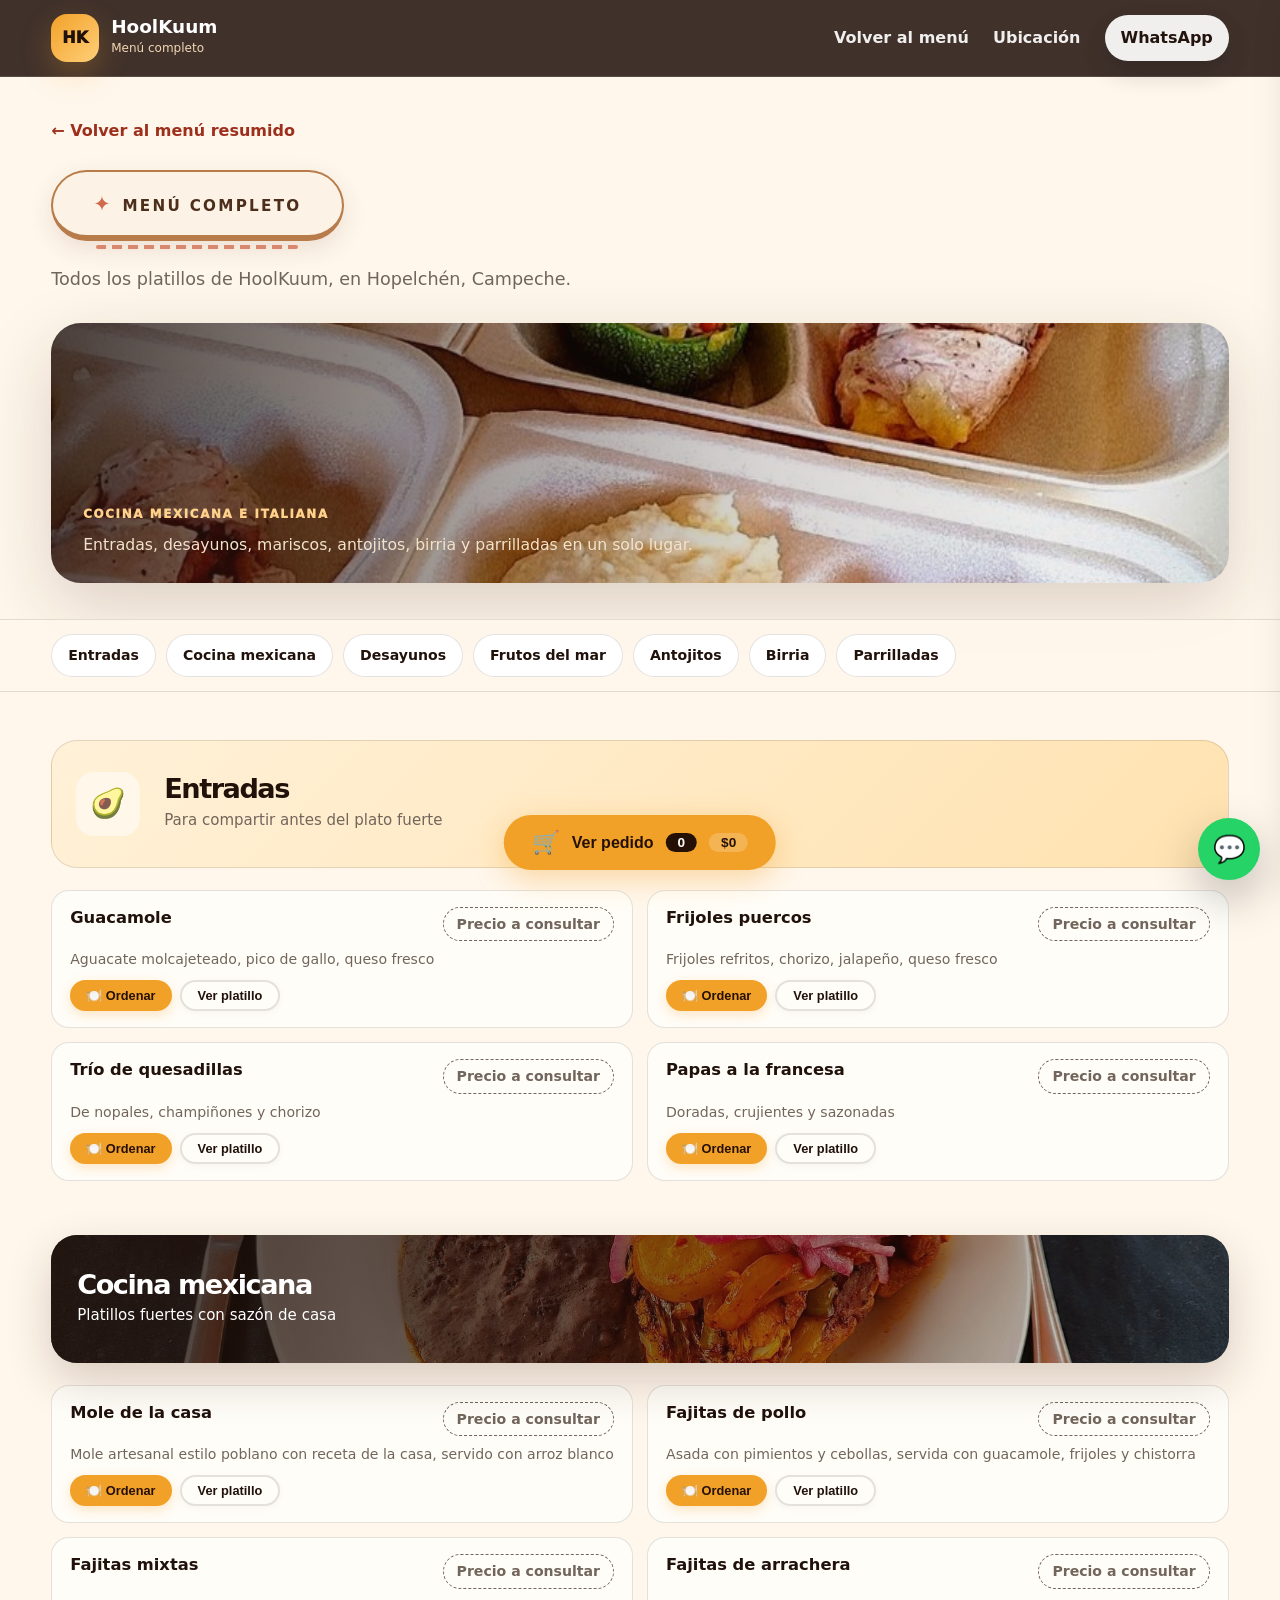
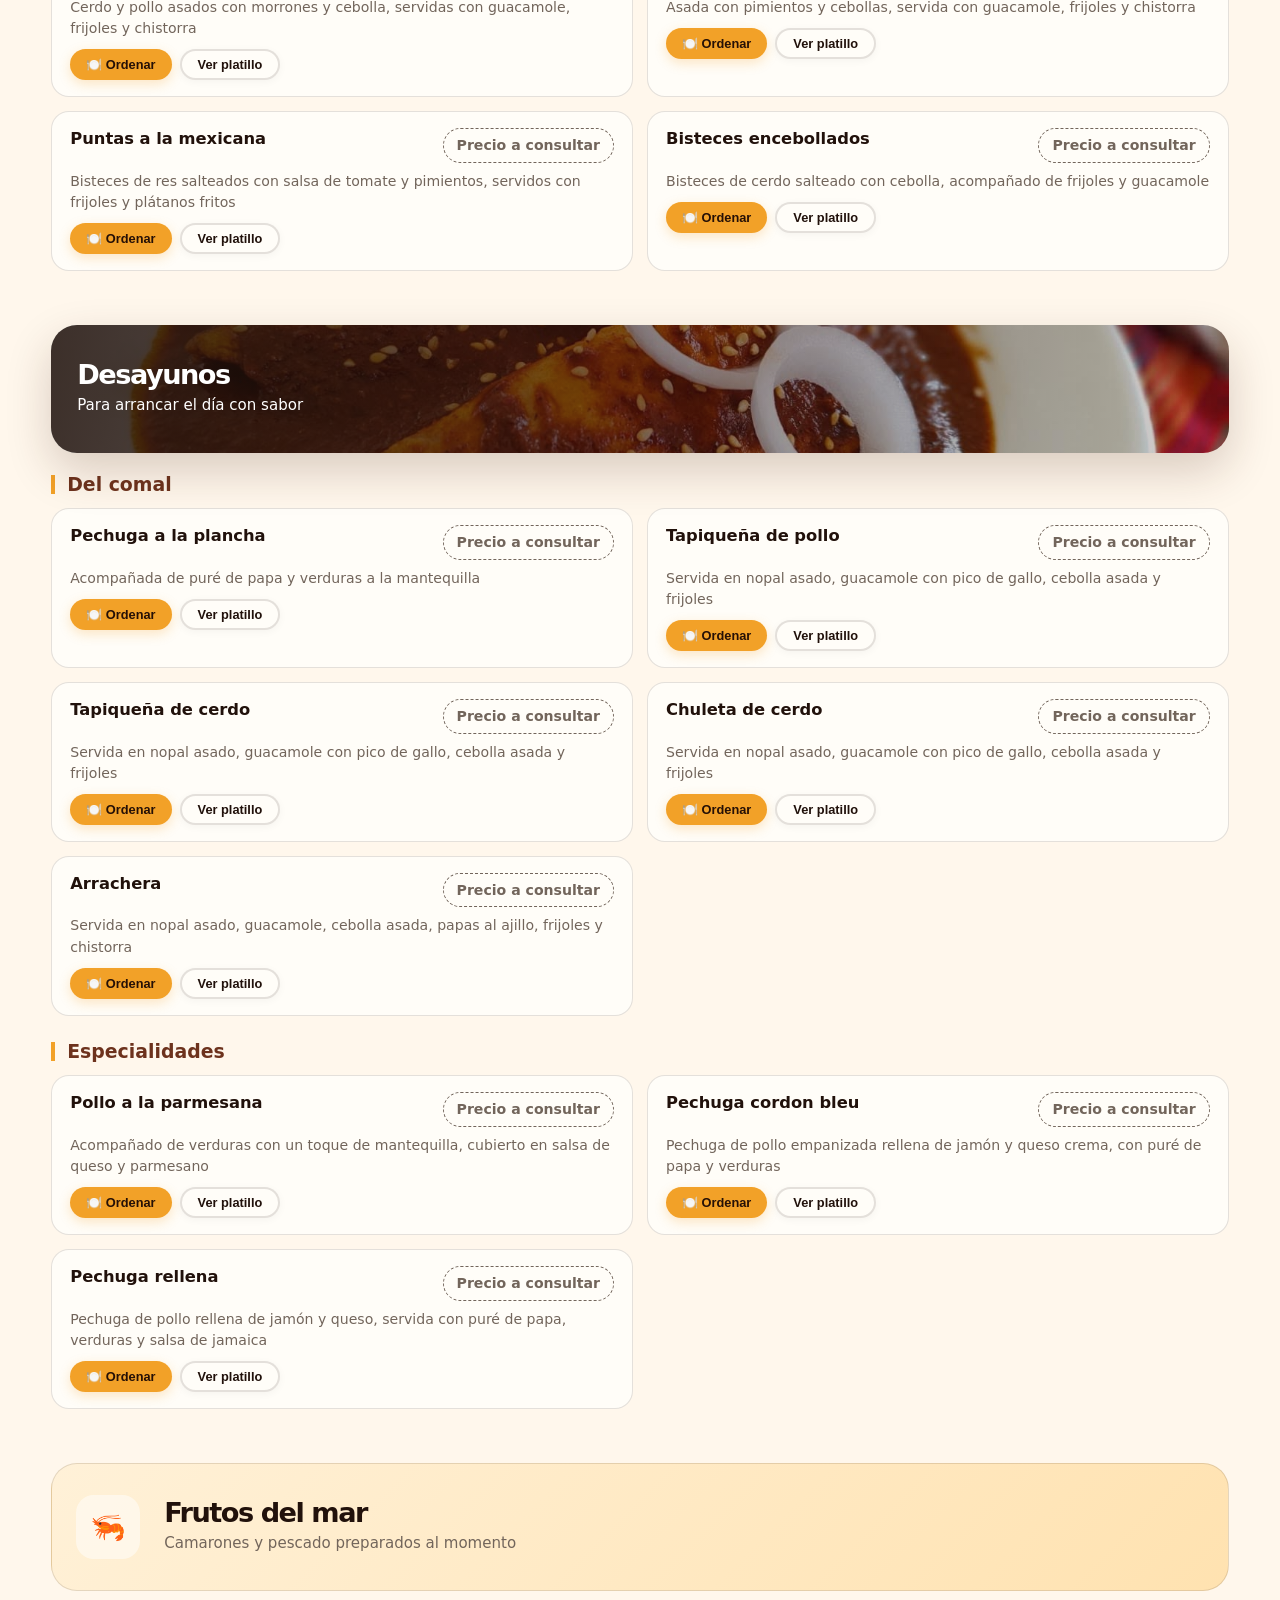
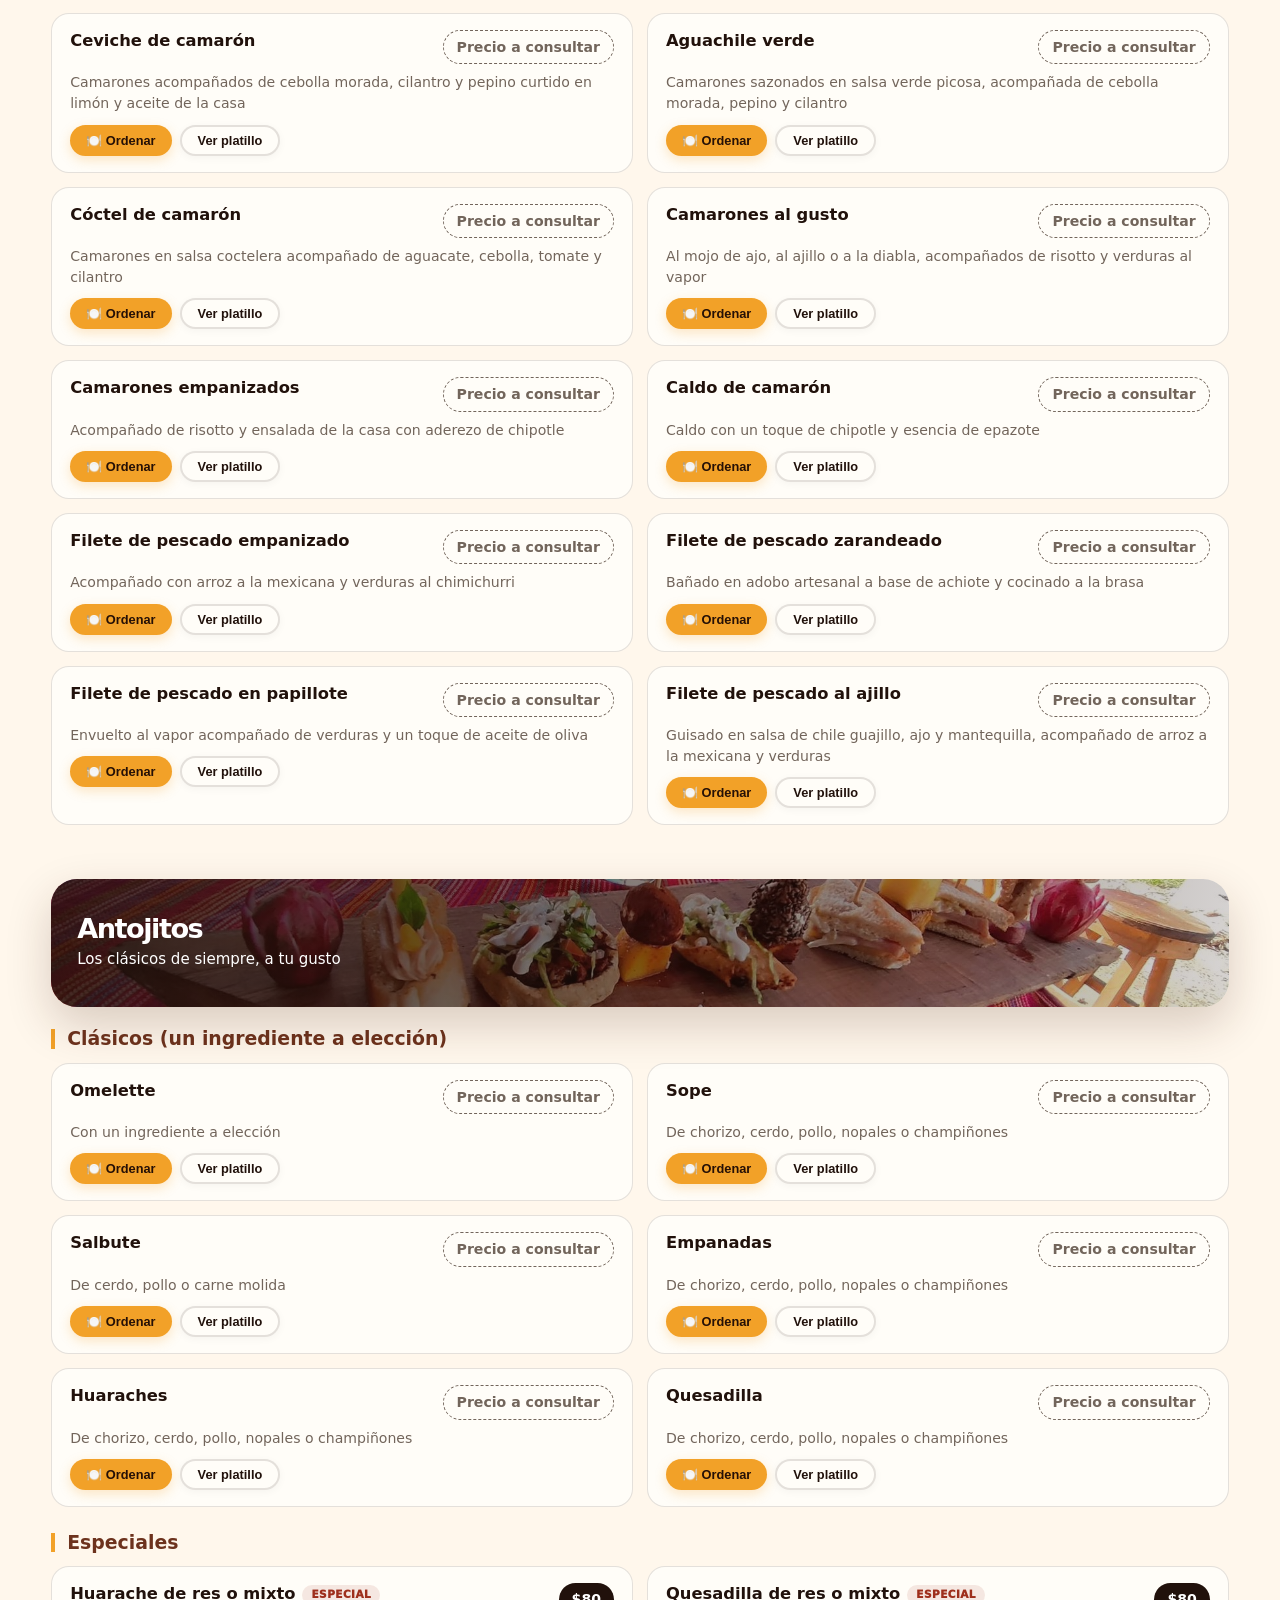
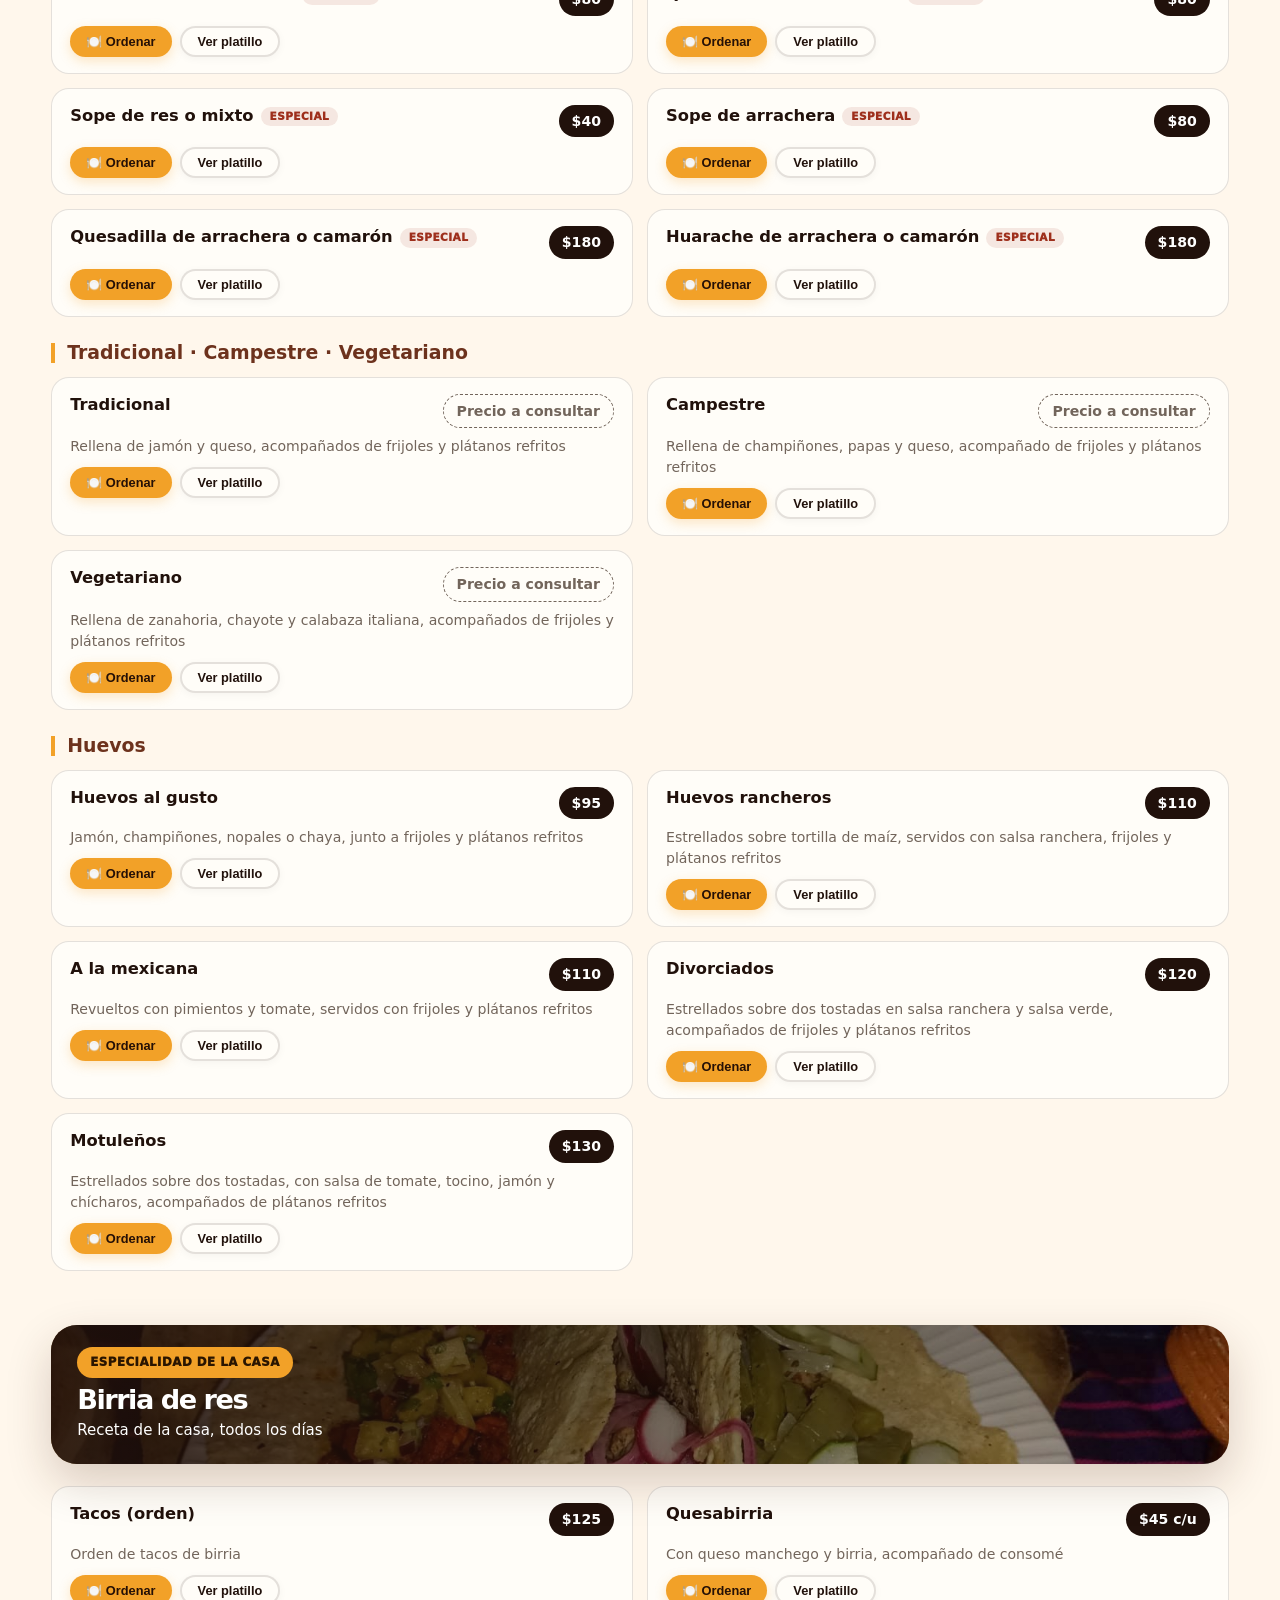
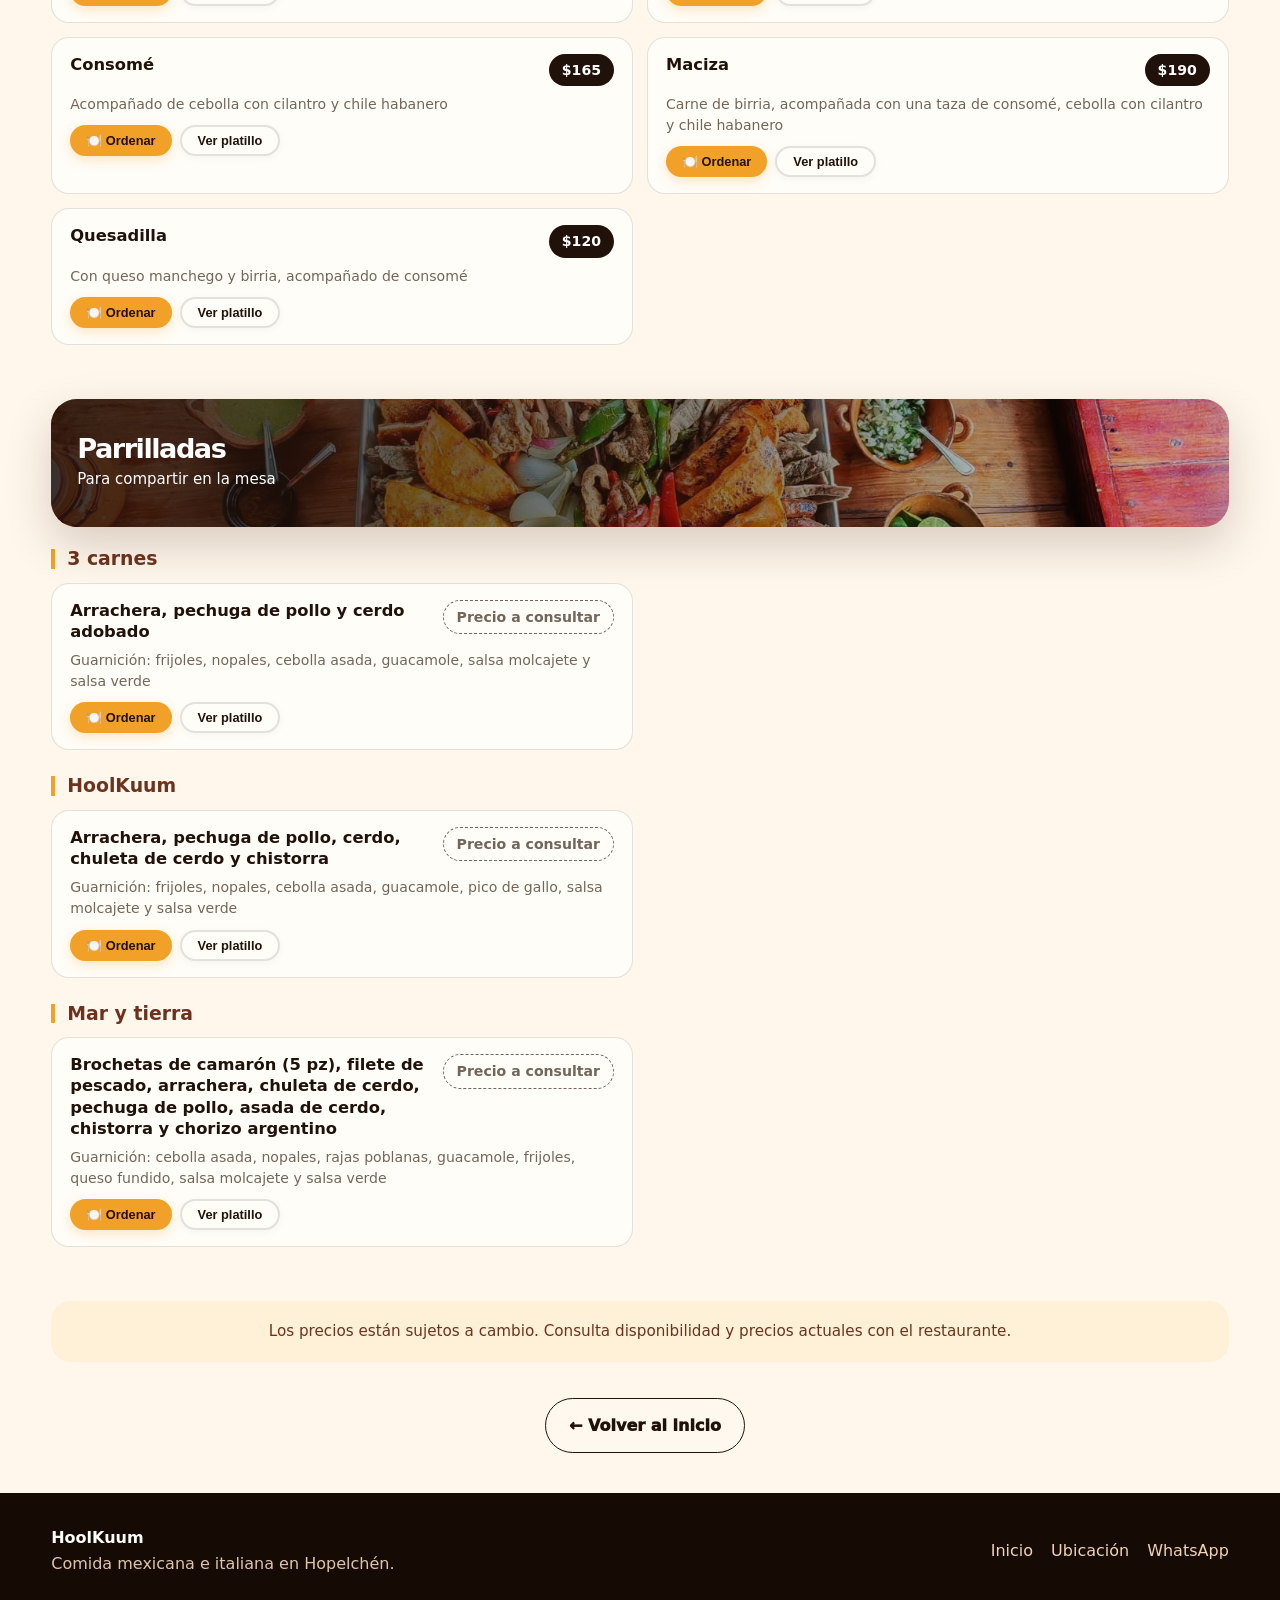
==== menu-completo.html @ f36a2120 "Add files via upload" ====
<!DOCTYPE html>
<html lang="es">
<head>
  <meta charset="UTF-8" />
  <meta name="viewport" content="width=device-width, initial-scale=1.0" />
  <title>Menú completo – HoolKuum</title>
  <meta name="description" content="Menú completo de HoolKuum en Hopelchén, Campeche. Todos los platillos, entradas, desayunos, mariscos, antojitos, birria y parrilladas." />
  <link rel="stylesheet" href="assets/css/styles.css" />
  <style>
    /* ===== ESTILOS ADICIONALES PARA CARRITO, MODAL Y CAROUSEL ===== */

    /* Botones en tarjetas */
    .btn-add, .btn-view {
      display: inline-flex;
      align-items: center;
      gap: 6px;
      border: none;
      border-radius: 999px;
      padding: 6px 16px;
      font-weight: 800;
      font-size: 0.8rem;
      cursor: pointer;
      transition: all 0.2s ease;
      margin-top: 10px;
    }
    .btn-add {
      background: var(--orange);
      color: #251006;
      box-shadow: 0 4px 12px rgba(242, 161, 40, 0.25);
    }
    .btn-add:hover {
      transform: translateY(-2px) scale(1.02);
      box-shadow: 0 8px 20px rgba(242, 161, 40, 0.35);
      background: var(--red2);
      color: #fff;
    }
    .btn-add:active { transform: scale(0.96); }
    .btn-add.added {
      background: #4CAF50;
      color: #fff;
      box-shadow: 0 4px 12px rgba(76, 175, 80, 0.3);
    }
    .btn-view {
      background: var(--paper);
      color: var(--ink);
      border: 2px solid var(--line);
      box-shadow: 0 2px 8px rgba(0,0,0,0.04);
    }
    .btn-view:hover {
      background: var(--bg);
      border-color: var(--orange);
      transform: translateY(-2px);
    }
    .btn-actions {
      display: flex;
      gap: 8px;
      flex-wrap: wrap;
    }

    /* Botón flotante del carrito (abajo-centro) */
    .cart-floating-btn {
      position: fixed;
      bottom: 30px;
      left: 50%;
      transform: translateX(-50%);
      z-index: 150;
      background: var(--orange);
      color: #251006;
      border: none;
      border-radius: 60px;
      padding: 14px 28px;
      font-weight: 800;
      font-size: 1rem;
      box-shadow: 0 8px 30px rgba(242, 161, 40, 0.4);
      cursor: pointer;
      transition: all 0.3s ease;
      display: flex;
      align-items: center;
      gap: 12px;
      white-space: nowrap;
    }
    .cart-floating-btn:hover {
      transform: translateX(-50%) translateY(-4px);
      box-shadow: 0 14px 40px rgba(242, 161, 40, 0.5);
      background: var(--red2);
      color: #fff;
    }
    .cart-floating-btn .badge {
      background: #251006;
      color: #fff;
      border-radius: 999px;
      padding: 2px 12px;
      font-size: 0.85rem;
      font-weight: 700;
    }
    .cart-floating-btn .total-badge {
      background: rgba(255,255,255,0.2);
      padding: 2px 12px;
      border-radius: 999px;
      font-size: 0.85rem;
    }
    .cart-floating-btn .icon { font-size: 1.4rem; }

    /* Panel del carrito (slide-in) */
    .cart-overlay {
      position: fixed;
      inset: 0;
      background: rgba(0,0,0,0.4);
      z-index: 200;
      opacity: 0;
      visibility: hidden;
      transition: all 0.3s ease;
    }
    .cart-overlay.open { opacity: 1; visibility: visible; }
    .cart-panel {
      position: fixed;
      top: 0;
      right: -420px;
      width: 400px;
      max-width: 92vw;
      height: 100vh;
      background: var(--paper);
      box-shadow: -8px 0 40px rgba(0,0,0,0.15);
      z-index: 210;
      transition: right 0.35s cubic-bezier(0.22, 1, 0.36, 1);
      display: flex;
      flex-direction: column;
      padding: 24px 20px;
      border-radius: 28px 0 0 28px;
    }
    .cart-panel.open { right: 0; }
    .cart-header {
      display: flex;
      justify-content: space-between;
      align-items: center;
      border-bottom: 2px solid var(--line);
      padding-bottom: 16px;
      margin-bottom: 16px;
      flex-shrink: 0;
    }
    .cart-header h3 {
      margin: 0;
      font-size: 1.4rem;
      display: flex;
      align-items: center;
      gap: 10px;
    }
    .cart-close {
      background: transparent;
      border: none;
      font-size: 1.8rem;
      cursor: pointer;
      color: var(--muted);
      transition: color 0.2s;
      padding: 0 8px;
    }
    .cart-close:hover { color: var(--red); }
    .cart-body {
      flex: 1;
      overflow-y: auto;
      padding-right: 4px;
    }
    .cart-item {
      display: flex;
      flex-direction: column;
      padding: 12px 0;
      border-bottom: 1px solid var(--line);
    }
    .cart-item-row {
      display: flex;
      justify-content: space-between;
      align-items: center;
      gap: 12px;
    }
    .cart-item-info {
      flex: 1;
    }
    .cart-item-name {
      font-weight: 700;
      font-size: 0.98rem;
    }
    .cart-item-price {
      font-size: 0.85rem;
      color: var(--muted);
    }
    .cart-item-note {
      font-size: 0.8rem;
      color: var(--muted);
      margin-top: 4px;
      padding-left: 4px;
      border-left: 3px solid var(--orange);
      padding-left: 8px;
      font-style: italic;
    }
    .cart-item-remove {
      background: transparent;
      border: none;
      color: var(--red);
      font-size: 1.2rem;
      cursor: pointer;
      padding: 0 6px;
      transition: transform 0.2s;
      font-weight: 700;
      flex-shrink: 0;
    }
    .cart-item-remove:hover { transform: scale(1.3); }
    .cart-footer {
      border-top: 2px solid var(--line);
      padding-top: 18px;
      flex-shrink: 0;
    }
    .cart-total-row {
      display: flex;
      justify-content: space-between;
      align-items: baseline;
      margin-bottom: 16px;
      flex-wrap: wrap;
      gap: 8px;
    }
    .cart-total-row .total-note {
      font-size: 0.8rem;
      color: var(--muted);
      flex: 1;
      text-align: left;
    }
    .cart-total-row .total-amount {
      font-weight: 800;
      font-size: 1.1rem;
      color: var(--red2);
      white-space: nowrap;
    }
    .btn-cart-order {
      width: 100%;
      padding: 14px;
      font-size: 1rem;
      display: flex;
      align-items: center;
      justify-content: center;
      gap: 10px;
    }
    .btn-cart-clear {
      width: 100%;
      padding: 10px;
      font-size: 0.9rem;
      background: transparent;
      color: var(--red);
      border: 2px solid var(--red);
      border-radius: 999px;
      cursor: pointer;
      font-weight: 700;
      transition: all 0.2s;
      margin-top: 8px;
      display: flex;
      align-items: center;
      justify-content: center;
      gap: 8px;
    }
    .btn-cart-clear:hover {
      background: var(--red);
      color: #fff;
    }
    .cart-empty-msg {
      text-align: center;
      color: var(--muted);
      padding: 40px 0;
      font-size: 1.1rem;
    }

    /* ===== MODAL DE CANTIDAD ===== */
    .modal-overlay {
      position: fixed;
      inset: 0;
      background: rgba(0,0,0,0.5);
      z-index: 300;
      display: none;
      align-items: center;
      justify-content: center;
      padding: 20px;
      backdrop-filter: blur(6px);
    }
    .modal-overlay.open { display: flex; }
    .modal-content {
      background: var(--paper);
      border-radius: 32px;
      padding: 32px 28px;
      max-width: 440px;
      width: 100%;
      box-shadow: 0 30px 80px rgba(0,0,0,0.25);
      position: relative;
      animation: modalFade 0.25s ease;
    }
    @keyframes modalFade {
      from { opacity: 0; transform: scale(0.95) translateY(10px); }
      to { opacity: 1; transform: scale(1) translateY(0); }
    }
    .modal-close-btn {
      position: absolute;
      top: 16px;
      right: 20px;
      background: transparent;
      border: none;
      font-size: 1.8rem;
      cursor: pointer;
      color: var(--muted);
      transition: color 0.2s;
      padding: 0 4px;
    }
    .modal-close-btn:hover { color: var(--red); }
    .modal-content h3 {
      font-size: 1.6rem;
      margin: 0 0 4px;
      color: var(--ink);
    }
    .modal-price {
      font-size: 1.1rem;
      color: var(--muted);
      margin: 0 0 20px;
    }
    .modal-quantity-section {
      margin: 16px 0 12px;
    }
    .modal-quantity-section label {
      font-weight: 700;
      display: block;
      margin-bottom: 8px;
      font-size: 0.95rem;
    }
    .modal-qty-control {
      display: flex;
      align-items: center;
      gap: 12px;
    }
    .modal-qty-control button {
      width: 40px;
      height: 40px;
      border-radius: 50%;
      border: 2px solid var(--line);
      background: var(--bg);
      font-size: 1.4rem;
      font-weight: 700;
      cursor: pointer;
      transition: all 0.2s;
      display: flex;
      align-items: center;
      justify-content: center;
      color: var(--ink);
    }
    .modal-qty-control button:hover {
      background: var(--orange);
      border-color: var(--orange);
      color: #fff;
    }
    .modal-qty-control input {
      width: 70px;
      text-align: center;
      font-size: 1.4rem;
      font-weight: 700;
      border: 2px solid var(--line);
      border-radius: 12px;
      padding: 8px 4px;
      background: var(--bg);
      color: var(--ink);
      outline: none;
    }
    .modal-qty-control input:focus {
      border-color: var(--orange);
    }
    .modal-subtotal {
      font-size: 1.2rem;
      font-weight: 800;
      color: var(--red2);
      margin: 12px 0 16px;
      text-align: right;
    }
    .modal-note-section {
      margin: 12px 0 20px;
    }
    .modal-note-section label {
      font-size: 0.9rem;
      font-weight: 600;
      color: var(--muted);
      display: flex;
      align-items: center;
      gap: 6px;
      margin-bottom: 6px;
    }
    .modal-note-section textarea {
      width: 100%;
      padding: 12px 14px;
      border-radius: 16px;
      border: 2px solid var(--line);
      background: var(--bg);
      font-family: inherit;
      font-size: 0.95rem;
      resize: vertical;
      min-height: 60px;
      transition: border 0.2s;
      color: var(--ink);
    }
    .modal-note-section textarea:focus {
      border-color: var(--orange);
      outline: none;
    }
    .modal-actions {
      display: flex;
      gap: 12px;
      margin-top: 16px;
    }
    .modal-actions button {
      flex: 1;
      padding: 14px;
      border-radius: 999px;
      font-weight: 800;
      border: none;
      cursor: pointer;
      transition: all 0.2s;
      font-size: 1rem;
    }
    .modal-actions .btn-cancel {
      background: var(--bg);
      color: var(--muted);
      border: 2px solid var(--line);
    }
    .modal-actions .btn-cancel:hover {
      background: var(--line);
      color: var(--ink);
    }
    .modal-actions .btn-confirm {
      background: var(--orange);
      color: #251006;
      box-shadow: 0 8px 24px rgba(242, 161, 40, 0.3);
    }
    .modal-actions .btn-confirm:hover {
      background: var(--red2);
      color: #fff;
      transform: translateY(-2px);
      box-shadow: 0 12px 32px rgba(199, 71, 36, 0.35);
    }

    /* ===== MODAL CAROUSEL ===== */
    .carousel-modal .modal-content {
      max-width: 700px;
      padding: 20px;
      background: #1a1a1a;
      border-radius: 28px;
    }
    .carousel-modal .modal-close-btn {
      color: #fff;
      z-index: 10;
    }
    .carousel-modal .modal-close-btn:hover { color: var(--orange); }
    .carousel-container {
      position: relative;
      display: flex;
      align-items: center;
      justify-content: center;
      min-height: 300px;
    }
    .carousel-image {
      width: 100%;
      max-height: 70vh;
      object-fit: contain;
      border-radius: 16px;
      background: #111;
    }
    .carousel-control {
      position: absolute;
      top: 50%;
      transform: translateY(-50%);
      background: rgba(0,0,0,0.6);
      color: #fff;
      border: none;
      border-radius: 50%;
      width: 48px;
      height: 48px;
      font-size: 2rem;
      cursor: pointer;
      transition: background 0.2s;
      display: flex;
      align-items: center;
      justify-content: center;
      z-index: 5;
    }
    .carousel-control:hover {
      background: rgba(0,0,0,0.8);
    }
    .carousel-control.prev { left: 10px; }
    .carousel-control.next { right: 10px; }
    .carousel-indicator {
      text-align: center;
      color: #aaa;
      font-size: 0.9rem;
      margin-top: 12px;
      font-weight: 600;
    }
    .carousel-modal .modal-content h3 {
      color: #fff;
      text-align: center;
      margin-bottom: 10px;
    }

    /* Responsive */
    @media (max-width: 580px) {
      .cart-panel {
        width: 100%;
        max-width: 100%;
        border-radius: 0;
        right: -110%;
      }
      .cart-floating-btn {
        bottom: 20px;
        padding: 12px 20px;
        font-size: 0.9rem;
        gap: 8px;
      }
      .cart-floating-btn .badge,
      .cart-floating-btn .total-badge {
        font-size: 0.75rem;
        padding: 2px 8px;
      }
      .cart-total-row {
        flex-direction: column;
        align-items: stretch;
        gap: 4px;
      }
      .cart-total-row .total-note {
        text-align: left;
        font-size: 0.75rem;
      }
      .cart-total-row .total-amount {
        text-align: left;
      }
      .modal-content {
        padding: 24px 18px;
      }
      .modal-qty-control input {
        width: 60px;
        font-size: 1.2rem;
      }
      .modal-actions {
        flex-direction: column;
      }
      .carousel-modal .modal-content {
        padding: 12px;
      }
      .carousel-control {
        width: 36px;
        height: 36px;
        font-size: 1.4rem;
      }
      .carousel-control.prev { left: 4px; }
      .carousel-control.next { right: 4px; }
    }
    .floating-whatsapp { z-index: 140; }
  </style>
</head>
<body>
  <a class="skip-link" href="#contenido">Saltar al contenido</a>
  <header class="topbar">
    <div class="container nav">
      <a href="index.html" class="brand" aria-label="Volver al inicio">
        <span class="brand-icon">HK</span>
        <span><strong>HoolKuum</strong><small>Menú completo</small></span>
      </a>
      <button class="nav-toggle" id="navToggle" aria-label="Abrir menú" aria-expanded="false">☰</button>
      <nav class="nav-menu" id="navMenu" aria-label="Navegación">
        <a href="index.html#menu">Volver al menú</a>
        <a href="index.html#ubicacion">Ubicación</a>
        <a class="mini-cta" href="https://wa.me/529982242576?text=Hola%2C%20quiero%20hacer%20un%20pedido%20en%20HoolKuum" target="_blank" rel="noopener">WhatsApp</a>
      </nav>
    </div>
  </header>

  <main class="full-menu" id="contenido">
    <div class="container full-menu-top">
      <a href="index.html#menu" class="back-link">← Volver al menú resumido</a>
      <div class="full-menu-head">
        <p class="eyebrow dark">Menú completo</p>
        <p class="subhead">Todos los platillos de HoolKuum, en Hopelchén, Campeche.</p>
      </div>
      <div class="full-menu-banner">
        <img src="assets/img/comidas-para-llevar.jpg" alt="Platillos de HoolKuum listos para servir" />
        <div class="full-menu-banner-shade"></div>
        <div class="full-menu-banner-text">
          <span>Cocina mexicana e italiana</span>
          <p>Entradas, desayunos, mariscos, antojitos, birria y parrilladas en un solo lugar.</p>
        </div>
      </div>
    </div>

    <nav class="quick-nav-wrap" aria-label="Categorías del menú completo">
      <div class="container quick-nav">
        <a href="#entradas">Entradas</a>
        <a href="#cocina-mexicana">Cocina mexicana</a>
        <a href="#desayunos">Desayunos</a>
        <a href="#mariscos">Frutos del mar</a>
        <a href="#antojitos">Antojitos</a>
        <a href="#birria">Birria</a>
        <a href="#parrilladas">Parrilladas</a>
      </div>
    </nav>

    <div class="container full-menu-body">
      <!-- ===== ENTRADAS ===== -->
      <section class="menu-category" id="entradas">
        <div class="category-banner icon-banner">
          <span class="category-icon" aria-hidden="true">🥑</span>
          <div class="category-head">
            <h2>Entradas</h2>
            <p>Para compartir antes del plato fuerte</p>
          </div>
        </div>
        <div class="menu-items">
          <article class="menu-item-card"><div class="item-top"><h4>Guacamole</h4><span class="price-pill empty">Precio a consultar</span></div><p class="item-desc">Aguacate molcajeteado, pico de gallo, queso fresco</p></article>
          <article class="menu-item-card"><div class="item-top"><h4>Frijoles puercos</h4><span class="price-pill empty">Precio a consultar</span></div><p class="item-desc">Frijoles refritos, chorizo, jalapeño, queso fresco</p></article>
          <article class="menu-item-card"><div class="item-top"><h4>Trío de quesadillas</h4><span class="price-pill empty">Precio a consultar</span></div><p class="item-desc">De nopales, champiñones y chorizo</p></article>
          <article class="menu-item-card"><div class="item-top"><h4>Papas a la francesa</h4><span class="price-pill empty">Precio a consultar</span></div><p class="item-desc">Doradas, crujientes y sazonadas</p></article>
        </div>
      </section>

      <!-- ===== COCINA MEXICANA ===== -->
      <section class="menu-category" id="cocina-mexicana">
        <div class="category-banner photo-banner">
          <img src="assets/img/platillo-arroz-frijol.jpg" alt="Platillo de cocina mexicana HoolKuum" />
          <div class="category-banner-shade"></div>
          <div class="category-head">
            <h2>Cocina mexicana</h2>
            <p>Platillos fuertes con sazón de casa</p>
          </div>
        </div>
        <div class="menu-items">
          <article class="menu-item-card"><div class="item-top"><h4>Mole de la casa</h4><span class="price-pill empty">Precio a consultar</span></div><p class="item-desc">Mole artesanal estilo poblano con receta de la casa, servido con arroz blanco</p></article>
          <article class="menu-item-card"><div class="item-top"><h4>Fajitas de pollo</h4><span class="price-pill empty">Precio a consultar</span></div><p class="item-desc">Asada con pimientos y cebollas, servida con guacamole, frijoles y chistorra</p></article>
          <article class="menu-item-card"><div class="item-top"><h4>Fajitas mixtas</h4><span class="price-pill empty">Precio a consultar</span></div><p class="item-desc">Cerdo y pollo asados con morrones y cebolla, servidas con guacamole, frijoles y chistorra</p></article>
          <article class="menu-item-card"><div class="item-top"><h4>Fajitas de arrachera</h4><span class="price-pill empty">Precio a consultar</span></div><p class="item-desc">Asada con pimientos y cebollas, servida con guacamole, frijoles y chistorra</p></article>
          <article class="menu-item-card"><div class="item-top"><h4>Puntas a la mexicana</h4><span class="price-pill empty">Precio a consultar</span></div><p class="item-desc">Bisteces de res salteados con salsa de tomate y pimientos, servidos con frijoles y plátanos fritos</p></article>
          <article class="menu-item-card"><div class="item-top"><h4>Bisteces encebollados</h4><span class="price-pill empty">Precio a consultar</span></div><p class="item-desc">Bisteces de cerdo salteado con cebolla, acompañado de frijoles y guacamole</p></article>
        </div>
      </section>

      <!-- ===== DESAYUNOS ===== -->
      <section class="menu-category" id="desayunos">
        <div class="category-banner photo-banner">
          <img src="assets/img/enchiladas-mole.jpg" alt="Desayunos HoolKuum" />
          <div class="category-banner-shade"></div>
          <div class="category-head">
            <h2>Desayunos</h2>
            <p>Para arrancar el día con sabor</p>
          </div>
        </div>
        <div class="subcategory">
          <h3>Del comal</h3>
          <div class="menu-items">
            <article class="menu-item-card"><div class="item-top"><h4>Pechuga a la plancha</h4><span class="price-pill empty">Precio a consultar</span></div><p class="item-desc">Acompañada de puré de papa y verduras a la mantequilla</p></article>
            <article class="menu-item-card"><div class="item-top"><h4>Tapiqueña de pollo</h4><span class="price-pill empty">Precio a consultar</span></div><p class="item-desc">Servida en nopal asado, guacamole con pico de gallo, cebolla asada y frijoles</p></article>
            <article class="menu-item-card"><div class="item-top"><h4>Tapiqueña de cerdo</h4><span class="price-pill empty">Precio a consultar</span></div><p class="item-desc">Servida en nopal asado, guacamole con pico de gallo, cebolla asada y frijoles</p></article>
            <article class="menu-item-card"><div class="item-top"><h4>Chuleta de cerdo</h4><span class="price-pill empty">Precio a consultar</span></div><p class="item-desc">Servida en nopal asado, guacamole con pico de gallo, cebolla asada y frijoles</p></article>
            <article class="menu-item-card"><div class="item-top"><h4>Arrachera</h4><span class="price-pill empty">Precio a consultar</span></div><p class="item-desc">Servida en nopal asado, guacamole, cebolla asada, papas al ajillo, frijoles y chistorra</p></article>
          </div>
        </div>
        <div class="subcategory">
          <h3>Especialidades</h3>
          <div class="menu-items">
            <article class="menu-item-card"><div class="item-top"><h4>Pollo a la parmesana</h4><span class="price-pill empty">Precio a consultar</span></div><p class="item-desc">Acompañado de verduras con un toque de mantequilla, cubierto en salsa de queso y parmesano</p></article>
            <article class="menu-item-card"><div class="item-top"><h4>Pechuga cordon bleu</h4><span class="price-pill empty">Precio a consultar</span></div><p class="item-desc">Pechuga de pollo empanizada rellena de jamón y queso crema, con puré de papa y verduras</p></article>
            <article class="menu-item-card"><div class="item-top"><h4>Pechuga rellena</h4><span class="price-pill empty">Precio a consultar</span></div><p class="item-desc">Pechuga de pollo rellena de jamón y queso, servida con puré de papa, verduras y salsa de jamaica</p></article>
          </div>
        </div>
      </section>

      <!-- ===== FRUTOS DEL MAR ===== -->
      <section class="menu-category" id="mariscos">
        <div class="category-banner icon-banner">
          <span class="category-icon" aria-hidden="true">🦐</span>
          <div class="category-head">
            <h2>Frutos del mar</h2>
            <p>Camarones y pescado preparados al momento</p>
          </div>
        </div>
        <div class="menu-items">
          <article class="menu-item-card"><div class="item-top"><h4>Ceviche de camarón</h4><span class="price-pill empty">Precio a consultar</span></div><p class="item-desc">Camarones acompañados de cebolla morada, cilantro y pepino curtido en limón y aceite de la casa</p></article>
          <article class="menu-item-card"><div class="item-top"><h4>Aguachile verde</h4><span class="price-pill empty">Precio a consultar</span></div><p class="item-desc">Camarones sazonados en salsa verde picosa, acompañada de cebolla morada, pepino y cilantro</p></article>
          <article class="menu-item-card"><div class="item-top"><h4>Cóctel de camarón</h4><span class="price-pill empty">Precio a consultar</span></div><p class="item-desc">Camarones en salsa coctelera acompañado de aguacate, cebolla, tomate y cilantro</p></article>
          <article class="menu-item-card"><div class="item-top"><h4>Camarones al gusto</h4><span class="price-pill empty">Precio a consultar</span></div><p class="item-desc">Al mojo de ajo, al ajillo o a la diabla, acompañados de risotto y verduras al vapor</p></article>
          <article class="menu-item-card"><div class="item-top"><h4>Camarones empanizados</h4><span class="price-pill empty">Precio a consultar</span></div><p class="item-desc">Acompañado de risotto y ensalada de la casa con aderezo de chipotle</p></article>
          <article class="menu-item-card"><div class="item-top"><h4>Caldo de camarón</h4><span class="price-pill empty">Precio a consultar</span></div><p class="item-desc">Caldo con un toque de chipotle y esencia de epazote</p></article>
          <article class="menu-item-card"><div class="item-top"><h4>Filete de pescado empanizado</h4><span class="price-pill empty">Precio a consultar</span></div><p class="item-desc">Acompañado con arroz a la mexicana y verduras al chimichurri</p></article>
          <article class="menu-item-card"><div class="item-top"><h4>Filete de pescado zarandeado</h4><span class="price-pill empty">Precio a consultar</span></div><p class="item-desc">Bañado en adobo artesanal a base de achiote y cocinado a la brasa</p></article>
          <article class="menu-item-card"><div class="item-top"><h4>Filete de pescado en papillote</h4><span class="price-pill empty">Precio a consultar</span></div><p class="item-desc">Envuelto al vapor acompañado de verduras y un toque de aceite de oliva</p></article>
          <article class="menu-item-card"><div class="item-top"><h4>Filete de pescado al ajillo</h4><span class="price-pill empty">Precio a consultar</span></div><p class="item-desc">Guisado en salsa de chile guajillo, ajo y mantequilla, acompañado de arroz a la mexicana y verduras</p></article>
        </div>
      </section>

      <!-- ===== ANTOJITOS ===== -->
      <section class="menu-category" id="antojitos">
        <div class="category-banner photo-banner">
          <img src="assets/img/tabla-antojitos.jpg" alt="Tabla de antojitos HoolKuum" />
          <div class="category-banner-shade"></div>
          <div class="category-head">
            <h2>Antojitos</h2>
            <p>Los clásicos de siempre, a tu gusto</p>
          </div>
        </div>
        <div class="subcategory">
          <h3>Clásicos (un ingrediente a elección)</h3>
          <div class="menu-items">
            <article class="menu-item-card"><div class="item-top"><h4>Omelette</h4><span class="price-pill empty">Precio a consultar</span></div><p class="item-desc">Con un ingrediente a elección</p></article>
            <article class="menu-item-card"><div class="item-top"><h4>Sope</h4><span class="price-pill empty">Precio a consultar</span></div><p class="item-desc">De chorizo, cerdo, pollo, nopales o champiñones</p></article>
            <article class="menu-item-card"><div class="item-top"><h4>Salbute</h4><span class="price-pill empty">Precio a consultar</span></div><p class="item-desc">De cerdo, pollo o carne molida</p></article>
            <article class="menu-item-card"><div class="item-top"><h4>Empanadas</h4><span class="price-pill empty">Precio a consultar</span></div><p class="item-desc">De chorizo, cerdo, pollo, nopales o champiñones</p></article>
            <article class="menu-item-card"><div class="item-top"><h4>Huaraches</h4><span class="price-pill empty">Precio a consultar</span></div><p class="item-desc">De chorizo, cerdo, pollo, nopales o champiñones</p></article>
            <article class="menu-item-card"><div class="item-top"><h4>Quesadilla</h4><span class="price-pill empty">Precio a consultar</span></div><p class="item-desc">De chorizo, cerdo, pollo, nopales o champiñones</p></article>
          </div>
        </div>
        <div class="subcategory">
          <h3>Especiales</h3>
          <div class="menu-items">
            <article class="menu-item-card"><div class="item-top"><h4>Huarache de res o mixto<span class="item-tag">Especial</span></h4><span class="price-pill">$80</span></div></article>
            <article class="menu-item-card"><div class="item-top"><h4>Quesadilla de res o mixto<span class="item-tag">Especial</span></h4><span class="price-pill">$80</span></div></article>
            <article class="menu-item-card"><div class="item-top"><h4>Sope de res o mixto<span class="item-tag">Especial</span></h4><span class="price-pill">$40</span></div></article>
            <article class="menu-item-card"><div class="item-top"><h4>Sope de arrachera<span class="item-tag">Especial</span></h4><span class="price-pill">$80</span></div></article>
            <article class="menu-item-card"><div class="item-top"><h4>Quesadilla de arrachera o camarón<span class="item-tag">Especial</span></h4><span class="price-pill">$180</span></div></article>
            <article class="menu-item-card"><div class="item-top"><h4>Huarache de arrachera o camarón<span class="item-tag">Especial</span></h4><span class="price-pill">$180</span></div></article>
          </div>
        </div>
        <div class="subcategory">
          <h3>Tradicional · Campestre · Vegetariano</h3>
          <div class="menu-items">
            <article class="menu-item-card"><div class="item-top"><h4>Tradicional</h4><span class="price-pill empty">Precio a consultar</span></div><p class="item-desc">Rellena de jamón y queso, acompañados de frijoles y plátanos refritos</p></article>
            <article class="menu-item-card"><div class="item-top"><h4>Campestre</h4><span class="price-pill empty">Precio a consultar</span></div><p class="item-desc">Rellena de champiñones, papas y queso, acompañado de frijoles y plátanos refritos</p></article>
            <article class="menu-item-card"><div class="item-top"><h4>Vegetariano</h4><span class="price-pill empty">Precio a consultar</span></div><p class="item-desc">Rellena de zanahoria, chayote y calabaza italiana, acompañados de frijoles y plátanos refritos</p></article>
          </div>
        </div>
        <div class="subcategory">
          <h3>Huevos</h3>
          <div class="menu-items">
            <article class="menu-item-card"><div class="item-top"><h4>Huevos al gusto</h4><span class="price-pill">$95</span></div><p class="item-desc">Jamón, champiñones, nopales o chaya, junto a frijoles y plátanos refritos</p></article>
            <article class="menu-item-card"><div class="item-top"><h4>Huevos rancheros</h4><span class="price-pill">$110</span></div><p class="item-desc">Estrellados sobre tortilla de maíz, servidos con salsa ranchera, frijoles y plátanos refritos</p></article>
            <article class="menu-item-card"><div class="item-top"><h4>A la mexicana</h4><span class="price-pill">$110</span></div><p class="item-desc">Revueltos con pimientos y tomate, servidos con frijoles y plátanos refritos</p></article>
            <article class="menu-item-card"><div class="item-top"><h4>Divorciados</h4><span class="price-pill">$120</span></div><p class="item-desc">Estrellados sobre dos tostadas en salsa ranchera y salsa verde, acompañados de frijoles y plátanos refritos</p></article>
            <article class="menu-item-card"><div class="item-top"><h4>Motuleños</h4><span class="price-pill">$130</span></div><p class="item-desc">Estrellados sobre dos tostadas, con salsa de tomate, tocino, jamón y chícharos, acompañados de plátanos refritos</p></article>
          </div>
        </div>
      </section>

      <!-- ===== BIRRIA ===== -->
      <section class="menu-category" id="birria">
        <div class="category-banner photo-banner">
          <img src="assets/img/tacos.jpg" alt="Birria de res HoolKuum" />
          <div class="category-banner-shade"></div>
          <div class="category-head">
            <span class="category-badge">Especialidad de la casa</span>
            <h2>Birria de res</h2>
            <p>Receta de la casa, todos los días</p>
          </div>
        </div>
        <div class="menu-items">
          <article class="menu-item-card"><div class="item-top"><h4>Tacos (orden)</h4><span class="price-pill">$125</span></div><p class="item-desc">Orden de tacos de birria</p></article>
          <article class="menu-item-card"><div class="item-top"><h4>Quesabirria</h4><span class="price-pill">$45 c/u</span></div><p class="item-desc">Con queso manchego y birria, acompañado de consomé</p></article>
          <article class="menu-item-card"><div class="item-top"><h4>Consomé</h4><span class="price-pill">$165</span></div><p class="item-desc">Acompañado de cebolla con cilantro y chile habanero</p></article>
          <article class="menu-item-card"><div class="item-top"><h4>Maciza</h4><span class="price-pill">$190</span></div><p class="item-desc">Carne de birria, acompañada con una taza de consomé, cebolla con cilantro y chile habanero</p></article>
          <article class="menu-item-card"><div class="item-top"><h4>Quesadilla</h4><span class="price-pill">$120</span></div><p class="item-desc">Con queso manchego y birria, acompañado de consomé</p></article>
        </div>
      </section>

      <!-- ===== PARRILLADAS ===== -->
      <section class="menu-category" id="parrilladas">
        <div class="category-banner photo-banner">
          <img src="assets/img/charola-carnes.jpg" alt="Parrillada de carnes HoolKuum" />
          <div class="category-banner-shade"></div>
          <div class="category-head">
            <h2>Parrilladas</h2>
            <p>Para compartir en la mesa</p>
          </div>
        </div>
        <div class="subcategory">
          <h3>3 carnes</h3>
          <div class="menu-items">
            <article class="menu-item-card"><div class="item-top"><h4>Arrachera, pechuga de pollo y cerdo adobado</h4><span class="price-pill empty">Precio a consultar</span></div><p class="item-desc">Guarnición: frijoles, nopales, cebolla asada, guacamole, salsa molcajete y salsa verde</p></article>
          </div>
        </div>
        <div class="subcategory">
          <h3>HoolKuum</h3>
          <div class="menu-items">
            <article class="menu-item-card"><div class="item-top"><h4>Arrachera, pechuga de pollo, cerdo, chuleta de cerdo y chistorra</h4><span class="price-pill empty">Precio a consultar</span></div><p class="item-desc">Guarnición: frijoles, nopales, cebolla asada, guacamole, pico de gallo, salsa molcajete y salsa verde</p></article>
          </div>
        </div>
        <div class="subcategory">
          <h3>Mar y tierra</h3>
          <div class="menu-items">
            <article class="menu-item-card"><div class="item-top"><h4>Brochetas de camarón (5 pz), filete de pescado, arrachera, chuleta de cerdo, pechuga de pollo, asada de cerdo, chistorra y chorizo argentino</h4><span class="price-pill empty">Precio a consultar</span></div><p class="item-desc">Guarnición: cebolla asada, nopales, rajas poblanas, guacamole, frijoles, queso fundido, salsa molcajete y salsa verde</p></article>
          </div>
        </div>
      </section>

      <p class="menu-footnote">Los precios están sujetos a cambio. Consulta disponibilidad y precios actuales con el restaurante.</p>

      <div class="full-menu-bottom-cta">
        <a href="index.html" class="btn secondary" style="border-color:var(--ink); color:var(--ink); margin-left:10px;">← Volver al inicio</a>
      </div>
    </div>
  </main>

  <footer class="footer">
    <div class="container footer-grid">
      <div><strong>HoolKuum</strong><span>Comida mexicana e italiana en Hopelchén.</span></div>
      <div><a href="index.html">Inicio</a><a href="index.html#ubicacion">Ubicación</a><a href="https://wa.me/529982242576" target="_blank" rel="noopener">WhatsApp</a></div>
    </div>
  </footer>

  <!-- Botón flotante de WhatsApp -->
  <a class="floating-whatsapp" href="https://wa.me/529982242576?text=Hola%2C%20quiero%20hacer%20un%20pedido%20en%20HoolKuum" target="_blank" rel="noopener" aria-label="WhatsApp">💬</a>

  <!-- Lightbox -->
  <div class="lightbox" id="lightbox" aria-hidden="true">
    <button id="closeLightbox" aria-label="Cerrar">×</button>
    <img id="lightboxImg" src="" alt="Imagen ampliada" />
  </div>

  <!-- ===== BOTÓN FLOTANTE DEL CARRITO ===== -->
  <button class="cart-floating-btn" id="cartFloatingBtn">
    <span class="icon">🛒</span>
    <span>Ver pedido</span>
    <span class="badge" id="cartFloatingBadge">0</span>
    <span class="total-badge" id="cartFloatingTotal">$0</span>
  </button>

  <!-- ===== PANEL DEL CARRITO ===== -->
  <div class="cart-overlay" id="cartOverlay"></div>
  <div class="cart-panel" id="cartPanel" role="dialog" aria-label="Carrito de pedidos">
    <div class="cart-header">
      <h3>🛒 Tu pedido</h3>
      <button class="cart-close" id="cartClose" aria-label="Cerrar carrito">&times;</button>
    </div>
    <div class="cart-body" id="cartBody">
      <div class="cart-empty-msg">Aún no has agregado nada.<br>Elige tus platillos favoritos.</div>
    </div>
    <div class="cart-footer">
      <div class="cart-total-row">
        <span class="total-note" id="cartTotalNote"></span>
        <span class="total-amount" id="cartTotal">$0</span>
      </div>
      <button class="btn primary btn-cart-order" id="cartOrderBtn">📲 Hacer pedido por WhatsApp</button>
      <button class="btn-cart-clear" id="cartClearBtn">🗑️ Limpiar carrito</button>
    </div>
  </div>

  <!-- ===== MODAL DE CANTIDAD ===== -->
  <div class="modal-overlay" id="quantityModal">
    <div class="modal-content">
      <button class="modal-close-btn" id="modalCloseBtn" aria-label="Cerrar modal">&times;</button>
      <h3 id="modalItemName">Nombre del platillo</h3>
      <p class="modal-price" id="modalItemPrice">Precio</p>

      <div class="modal-quantity-section">
        <label id="modalQuantityLabel">Cantidad:</label>
        <div class="modal-qty-control">
          <button id="modalQtyDec" aria-label="Disminuir cantidad">−</button>
          <input type="number" id="modalQtyInput" value="1" min="1" max="99" step="1" />
          <button id="modalQtyInc" aria-label="Aumentar cantidad">+</button>
        </div>
      </div>

      <div class="modal-subtotal" id="modalSubtotal">Subtotal: $0</div>

      <div class="modal-note-section">
        <label>✏️ Nota o indicación (opcional)</label>
        <textarea id="modalNoteInput" placeholder="Ej. sin cebolla, bien cocido, extra queso, etc." rows="2"></textarea>
      </div>

      <div class="modal-actions">
        <button class="btn-cancel" id="modalCancelBtn">Cancelar</button>
        <button class="btn-confirm" id="modalConfirmBtn">Agregar al carrito</button>
      </div>
    </div>
  </div>

  <!-- ===== MODAL CAROUSEL ===== -->
  <div class="modal-overlay carousel-modal" id="carouselModal">
    <div class="modal-content">
      <button class="modal-close-btn" id="carouselClose" aria-label="Cerrar carousel">&times;</button>
      <h3 id="carouselTitle" style="color:#fff;">Platillo</h3>
      <div class="carousel-container">
        <button class="carousel-control prev" id="carouselPrev" aria-label="Anterior">‹</button>
        <img class="carousel-image" id="carouselImage" src="" alt="Imagen del platillo" />
        <button class="carousel-control next" id="carouselNext" aria-label="Siguiente">›</button>
      </div>
      <div class="carousel-indicator" id="carouselIndicator"></div>
    </div>
  </div>

  <script src="assets/js/main.js"></script>
  <script>
    // ============================================================
    //  CARRITO COMPLETO CON CANTIDADES, NOTAS, LIMPIEZA Y CAROUSEL
    // ============================================================
    (function() {
      "use strict";

      // ---------- ESTADO ----------
      let cart = [];
      const CART_KEY = 'hoolkuum_cart';

      // ---------- ELEMENTOS DOM ----------
      const cartFloatingBtn = document.getElementById('cartFloatingBtn');
      const cartFloatingBadge = document.getElementById('cartFloatingBadge');
      const cartFloatingTotal = document.getElementById('cartFloatingTotal');
      const cartPanel = document.getElementById('cartPanel');
      const cartOverlay = document.getElementById('cartOverlay');
      const cartClose = document.getElementById('cartClose');
      const cartBody = document.getElementById('cartBody');
      const cartTotal = document.getElementById('cartTotal');
      const cartTotalNote = document.getElementById('cartTotalNote');
      const cartOrderBtn = document.getElementById('cartOrderBtn');
      const cartClearBtn = document.getElementById('cartClearBtn');

      // Modal cantidad
      const modal = document.getElementById('quantityModal');
      const modalCloseBtn = document.getElementById('modalCloseBtn');
      const modalCancelBtn = document.getElementById('modalCancelBtn');
      const modalConfirmBtn = document.getElementById('modalConfirmBtn');
      const modalItemName = document.getElementById('modalItemName');
      const modalItemPrice = document.getElementById('modalItemPrice');
      const modalQuantityLabel = document.getElementById('modalQuantityLabel');
      const modalQtyInput = document.getElementById('modalQtyInput');
      const modalQtyDec = document.getElementById('modalQtyDec');
      const modalQtyInc = document.getElementById('modalQtyInc');
      const modalSubtotal = document.getElementById('modalSubtotal');
      const modalNoteInput = document.getElementById('modalNoteInput');

      // Carousel
      const carouselModal = document.getElementById('carouselModal');
      const carouselClose = document.getElementById('carouselClose');
      const carouselTitle = document.getElementById('carouselTitle');
      const carouselImage = document.getElementById('carouselImage');
      const carouselPrev = document.getElementById('carouselPrev');
      const carouselNext = document.getElementById('carouselNext');
      const carouselIndicator = document.getElementById('carouselIndicator');

      const navToggle = document.getElementById('navToggle');
      const navMenu = document.getElementById('navMenu');

      // ---------- VARIABLES PARA EL MODAL ----------
      let modalItemData = null;
      // Variables para carousel
      let currentImages = [];
      let currentImageIndex = 0;

      // ---------- FUNCIONES DE CARRITO ----------
      function loadCart() {
        try {
          const stored = localStorage.getItem(CART_KEY);
          if (stored) {
            const parsed = JSON.parse(stored);
            if (Array.isArray(parsed)) {
              cart = parsed.map(item => {
                if (item.price === 'Consultar' || !item.price) {
                  item.price = 'Precio a consultar';
                }
                if (typeof item.quantity !== 'number') item.quantity = 1;
                if (typeof item.note !== 'string') item.note = '';
                if (typeof item.unitPrice !== 'number') {
                  const num = parseFloat(item.price);
                  if (!isNaN(num)) item.unitPrice = num;
                  else item.unitPrice = 0;
                }
                return item;
              });
            }
          }
        } catch (e) { cart = []; }
        if (!Array.isArray(cart)) cart = [];
        renderCart();
        saveCart();
      }

      function saveCart() {
        localStorage.setItem(CART_KEY, JSON.stringify(cart));
      }

      function renderCart() {
        const count = cart.length;
        cartFloatingBadge.textContent = count;

        let total = 0;
        let hasConsult = false;

        cart.forEach(item => {
          if (item.priceType === 'consult' || item.price === 'Precio a consultar') {
            hasConsult = true;
          } else {
            if (typeof item.totalPrice === 'number' && !isNaN(item.totalPrice)) {
              total += item.totalPrice;
            } else if (typeof item.unitPrice === 'number' && !isNaN(item.unitPrice)) {
              const qty = item.quantity || 1;
              total += item.unitPrice * qty;
            }
          }
        });

        cartFloatingTotal.textContent = total > 0 ? `$${total}` : '$0';

        if (count === 0) {
          cartBody.innerHTML = `<div class="cart-empty-msg">Aún no has agregado nada.<br>Elige tus platillos favoritos.</div>`;
          cartTotal.textContent = '$0';
          cartTotalNote.textContent = '';
          return;
        }

        let html = '';
        cart.forEach((item, index) => {
          const qty = item.quantity || 1;
          let priceDisplay = item.price || 'Precio a consultar';
          let totalPriceDisplay = '';
          if (item.priceType === 'consult' || priceDisplay === 'Precio a consultar') {
            totalPriceDisplay = 'Precio a consultar';
          } else {
            const unit = item.unitPrice || 0;
            const totalPrice = unit * qty;
            totalPriceDisplay = `$${totalPrice}`;
          }
          const note = item.note && item.note.trim() ? item.note.trim() : null;

          html += `
            <div class="cart-item" data-index="${index}">
              <div class="cart-item-row">
                <div class="cart-item-info">
                  <div class="cart-item-name">${item.name} <span style="font-weight:400;color:var(--muted);font-size:0.85rem;">×${qty}</span></div>
                  <div class="cart-item-price">${totalPriceDisplay}</div>
                </div>
                <button class="cart-item-remove" data-index="${index}" aria-label="Eliminar ${item.name}">×</button>
              </div>
              ${note ? `<div class="cart-item-note">📝 ${note}</div>` : ''}
            </div>
          `;
        });
        cartBody.innerHTML = html;

        document.querySelectorAll('.cart-item-remove').forEach(btn => {
          btn.addEventListener('click', function() {
            const idx = parseInt(this.dataset.index);
            removeFromCart(idx);
          });
        });

        cartTotal.textContent = total > 0 ? `$${total}` : '$0';
        cartTotalNote.textContent = hasConsult ? 'El total no incluye platillos con precio a consultar.' : '';
      }

      function addItemToCart(name, price, unitPrice, priceType, quantity, note) {
        const item = {
          name: name,
          price: price,
          unitPrice: unitPrice,
          priceType: priceType,
          quantity: quantity,
          note: note || '',
          totalPrice: (priceType !== 'consult' && unitPrice) ? unitPrice * quantity : 0
        };
        cart.push(item);
        saveCart();
        renderCart();
      }

      function removeFromCart(index) {
        if (index >= 0 && index < cart.length) {
          cart.splice(index, 1);
          saveCart();
          renderCart();
        }
      }

      function clearCart() {
        if (cart.length === 0) return;
        if (confirm('¿Estás seguro de que quieres vaciar el carrito?')) {
          cart = [];
          saveCart();
          renderCart();
        }
      }

      function generateWhatsAppMessage() {
        if (cart.length === 0) return null;

        const sinPrecio = [];
        const conPrecio = [];

        cart.forEach(item => {
          const qty = item.quantity || 1;
          const isConsult = item.priceType === 'consult' || item.price === 'Precio a consultar';

          const itemData = {
            name: item.name,
            qty: qty,
            unit: getUnitLabel(item),
            price: isConsult ? '_Precio a consultar_' : `*$${((item.unitPrice || 0) * qty)}*`,
            note: item.note && item.note.trim() ? `_Nota: ${item.note.trim()}_` : null
          };

          if (isConsult) {
            sinPrecio.push(itemData);
          } else {
            conPrecio.push(itemData);
          }
        });

        const lines = [];
        lines.push('¡Hola!  Quiero hacer el siguiente pedido:');
        lines.push('');

        function formatItem(item) {
          const unidadTexto = item.unit ? ` ${item.unit}` : '';
          const cantidadTexto = `– Cantidad: ${item.qty}${unidadTexto} –`;
          const noteLine = item.note ? `  ${item.note}` : '';
          return `─────────────────────\n*${item.name}* ${cantidadTexto} ${item.price}\n${noteLine}`.trim();
        }

        sinPrecio.forEach(item => lines.push(formatItem(item)));
        conPrecio.forEach(item => lines.push(formatItem(item)));

        lines.push('─────────────────────');
        lines.push('');

        let total = 0;
        cart.forEach(item => {
          if (item.priceType !== 'consult' && item.price !== 'Precio a consultar') {
            const unit = item.unitPrice || 0;
            const qty = item.quantity || 1;
            total += unit * qty;
          }
        });

        const hasConsult = cart.some(item => 
          item.priceType === 'consult' || item.price === 'Precio a consultar'
        );

        lines.push(`> *Total:* *$${total}*`);
        if (hasConsult) {
          lines.push(`> _*El total no incluye platillos con precio a consultar.*_`);
        }

        lines.push('');
        lines.push('¡Gracias!');

        return lines.join('\n');
      }

      function getUnitLabel(item) {
        if (item.priceType === 'unit') {
          return 'piezas';
        } else if (item.priceType === 'fixed') {
          return 'órdenes';
        } else {
          return '';
        }
      }

      // ---------- ABRIR/CERRAR CARRITO ----------
      function openCart() {
        cartPanel.classList.add('open');
        cartOverlay.classList.add('open');
        if (navMenu.classList.contains('open')) {
          navMenu.classList.remove('open');
          navToggle.setAttribute('aria-expanded', 'false');
        }
      }

      function closeCart() {
        cartPanel.classList.remove('open');
        cartOverlay.classList.remove('open');
      }

      // ---------- MODAL CANTIDAD ----------
      function openModal(item) {
        modalItemData = item;
        modalItemName.textContent = item.name;
        modalItemPrice.textContent = item.price;

        let labelText = 'Cantidad:';
        if (item.priceType === 'unit') {
          labelText = 'Número de piezas:';
        } else if (item.priceType === 'fixed') {
          labelText = 'Cantidad de órdenes:';
        } else {
          labelText = 'Cantidad:';
        }
        modalQuantityLabel.textContent = labelText;

        modalQtyInput.value = 1;
        modalNoteInput.value = '';
        updateSubtotal();

        modal.classList.add('open');
        modalQtyInput.focus();
        modalQtyInput.select();
      }

      function closeModal() {
        modal.classList.remove('open');
        modalItemData = null;
      }

      function updateSubtotal() {
        if (!modalItemData) return;
        const qty = parseInt(modalQtyInput.value) || 1;
        const unit = modalItemData.unitPrice || 0;
        if (modalItemData.priceType === 'consult' || modalItemData.price === 'Precio a consultar') {
          modalSubtotal.textContent = `Cantidad: ${qty} (Precio a consultar)`;
        } else {
          const total = unit * qty;
          modalSubtotal.textContent = `Subtotal: $${total}`;
        }
      }

      function confirmAdd() {
        if (!modalItemData) return;
        const qty = parseInt(modalQtyInput.value) || 1;
        const note = modalNoteInput.value.trim() || '';
        const { name, price, unitPrice, priceType } = modalItemData;
        addItemToCart(name, price, unitPrice, priceType, qty, note);
        closeModal();
      }

      // ---------- CAROUSEL ----------
      function openCarousel(images, title) {
        if (!images || images.length === 0) return;
        currentImages = images;
        currentImageIndex = 0;
        carouselTitle.textContent = title;
        updateCarousel();
        carouselModal.classList.add('open');
        // Ocultar botones si solo hay una imagen
        if (images.length <= 1) {
          carouselPrev.style.display = 'none';
          carouselNext.style.display = 'none';
        } else {
          carouselPrev.style.display = 'flex';
          carouselNext.style.display = 'flex';
        }
      }

      function closeCarousel() {
        carouselModal.classList.remove('open');
        currentImages = [];
        currentImageIndex = 0;
      }

      function updateCarousel() {
        if (currentImages.length === 0) return;
        carouselImage.src = currentImages[currentImageIndex];
        carouselImage.alt = carouselTitle.textContent;
        carouselIndicator.textContent = `${currentImageIndex + 1} / ${currentImages.length}`;
      }

      function prevImage() {
        if (currentImages.length <= 1) return;
        currentImageIndex = (currentImageIndex - 1 + currentImages.length) % currentImages.length;
        updateCarousel();
      }

      function nextImage() {
        if (currentImages.length <= 1) return;
        currentImageIndex = (currentImageIndex + 1) % currentImages.length;
        updateCarousel();
      }

      // ---------- EVENTOS ----------
      cartFloatingBtn.addEventListener('click', function(e) {
        e.stopPropagation();
        if (cartPanel.classList.contains('open')) {
          closeCart();
        } else {
          openCart();
        }
      });

      cartOverlay.addEventListener('click', closeCart);
      cartClose.addEventListener('click', closeCart);

      cartOrderBtn.addEventListener('click', function() {
        const msg = generateWhatsAppMessage();
        if (!msg) {
          alert('Agrega al menos un platillo antes de hacer el pedido.');
          return;
        }
        const phone = '529982242576';
        const url = `https://wa.me/${phone}?text=${encodeURIComponent(msg)}`;
        window.open(url, '_blank');
        closeCart();
      });

      cartClearBtn.addEventListener('click', clearCart);

      // Modal cantidad eventos
      modalCloseBtn.addEventListener('click', closeModal);
      modalCancelBtn.addEventListener('click', closeModal);
      modalConfirmBtn.addEventListener('click', confirmAdd);

      modalQtyDec.addEventListener('click', function() {
        let val = parseInt(modalQtyInput.value) || 1;
        if (val > 1) val--;
        modalQtyInput.value = val;
        updateSubtotal();
      });
      modalQtyInc.addEventListener('click', function() {
        let val = parseInt(modalQtyInput.value) || 1;
        if (val < 99) val++;
        modalQtyInput.value = val;
        updateSubtotal();
      });
      modalQtyInput.addEventListener('input', function() {
        let val = parseInt(this.value) || 1;
        if (val < 1) val = 1;
        if (val > 99) val = 99;
        this.value = val;
        updateSubtotal();
      });

      // Carousel eventos
      carouselClose.addEventListener('click', closeCarousel);
      carouselPrev.addEventListener('click', prevImage);
      carouselNext.addEventListener('click', nextImage);
      // Cerrar carousel con clic en overlay
      carouselModal.addEventListener('click', function(e) {
        if (e.target === carouselModal) {
          closeCarousel();
        }
      });

      // Teclas: Escape cierra carousel, flechas navegan
      document.addEventListener('keydown', function(e) {
        if (e.key === 'Escape') {
          if (carouselModal.classList.contains('open')) {
            closeCarousel();
          } else if (modal.classList.contains('open')) {
            closeModal();
          } else if (cartPanel.classList.contains('open')) {
            closeCart();
          }
        }
        if (e.key === 'ArrowLeft' && carouselModal.classList.contains('open')) {
          prevImage();
          e.preventDefault();
        }
        if (e.key === 'ArrowRight' && carouselModal.classList.contains('open')) {
          nextImage();
          e.preventDefault();
        }
      });

      // ---------- INYECTAR BOTONES "ORDENAR" Y "VER PLATILLO" ----------
      function injectButtons() {
        const cards = document.querySelectorAll('.menu-item-card');
        cards.forEach(card => {
          if (card.querySelector('.btn-actions')) return;
          const h4 = card.querySelector('.item-top h4');
          const priceSpan = card.querySelector('.price-pill');
          if (!h4) return;

          let name = h4.textContent.trim();
          const tag = h4.querySelector('.item-tag');
          if (tag) {
            name = name.replace(tag.textContent, '').trim();
          }

          let price = priceSpan ? priceSpan.textContent.trim() : 'Precio a consultar';
          if (price === 'Consultar') price = 'Precio a consultar';

          let priceType = 'consult';
          let unitPrice = 0;
          if (price.includes('c/u')) {
            priceType = 'unit';
            const match = price.match(/\d+(?:\.\d+)?/);
            if (match) unitPrice = parseFloat(match[0]);
          } else if (price !== 'Precio a consultar' && price !== '') {
            priceType = 'fixed';
            const match = price.match(/\d+(?:\.\d+)?/);
            if (match) unitPrice = parseFloat(match[0]);
          }

          // Generar imágenes para carousel (usamos picsum con el nombre como semilla)
          const seed = name.replace(/[^a-zA-Z0-9]/g, '');
          // Por ahora una sola imagen, pero dejamos la posibilidad de varias separadas por coma
          const imageUrls = [`https://picsum.photos/seed/${seed}/600/400`];
          // Si en el futuro quieres añadir más, puedes hacer: `data-imagenes="url1,url2,url3"`

          // Crear contenedor de botones
          const actionsDiv = document.createElement('div');
          actionsDiv.className = 'btn-actions';

          // Botón "Ordenar"
          const btnOrder = document.createElement('button');
          btnOrder.className = 'btn-add';
          btnOrder.textContent = '🍽️ Ordenar';
          btnOrder.dataset.name = name;
          btnOrder.dataset.price = price;
          btnOrder.dataset.unitPrice = unitPrice;
          btnOrder.dataset.priceType = priceType;

          btnOrder.addEventListener('click', function(e) {
            e.stopPropagation();
            const item = {
              name: this.dataset.name,
              price: this.dataset.price,
              unitPrice: parseFloat(this.dataset.unitPrice) || 0,
              priceType: this.dataset.priceType
            };
            openModal(item);
            this.textContent = '✓';
            this.classList.add('added');
            setTimeout(() => {
              this.textContent = '🍽️ Ordenar';
              this.classList.remove('added');
            }, 800);
          });

          // Botón "Ver platillo"
          const btnView = document.createElement('button');
          btnView.className = 'btn-view';
          btnView.textContent = ' Ver platillo';
          btnView.dataset.images = imageUrls.join(',');
          btnView.dataset.name = name;

          btnView.addEventListener('click', function(e) {
            e.stopPropagation();
            const images = this.dataset.images.split(',').map(s => s.trim()).filter(s => s);
            const title = this.dataset.name;
            if (images.length > 0) {
              openCarousel(images, title);
            } else {
              alert('No hay imágenes disponibles para este platillo.');
            }
          });

          actionsDiv.appendChild(btnOrder);
          actionsDiv.appendChild(btnView);

          const desc = card.querySelector('.item-desc');
          if (desc) {
            desc.after(actionsDiv);
          } else {
            card.appendChild(actionsDiv);
          }
        });
      }

      // ---------- INICIALIZACIÓN ----------
      loadCart();
      injectButtons();

      navToggle?.addEventListener('click', () => {
        const open = navMenu.classList.toggle('open');
        navToggle.setAttribute('aria-expanded', String(open));
        if (open && cartPanel.classList.contains('open')) {
          closeCart();
        }
      });
      navMenu?.querySelectorAll('a').forEach(a => a.addEventListener('click', () => {
        navMenu.classList.remove('open');
        navToggle.setAttribute('aria-expanded', 'false');
      }));

      modalQtyInput.addEventListener('click', function(e) {
        e.stopPropagation();
      });

      console.log('🚀 Carrito HoolKuum con carousel activo.');
    })();
  </script>
</body>
</html>
---- assets/css/styles.css ----
:root {
    --bg:#fff7ec;
    --paper:#fffdf8;
    --ink:#21110b;
    --muted:#72655b;
    --red:#9e2f1c;
    --red2:#c74724;
    --orange:#f2a128;
    --cream:#ffe2b0;
    --wood:#6d321d;
    --green:#29543c;
    --line:rgba(33,17,11,.12);
    --shadow:0 24px 70px rgba(65,31,17,.18);
    --radius:28px
}
* {
    box-sizing:border-box
}
html {
    scroll-behavior:smooth
}
body {
    margin:0;
    background:var(--bg);
    color:var(--ink);
    font-family:Inter,ui-sans-serif,system-ui,-apple-system,Segoe UI,Arial,sans-serif;
    line-height:1.6
}
img {
    display:block;
    max-width:100%
}
a {
    text-decoration:none;
    color:inherit
}
.container {
    width:min(1180px,92%);
    margin-inline:auto
}
.skip-link {
    position:absolute;
    left:-999px;
    top:10px;
    background:#fff;
    padding:10px 14px;
    border-radius:12px;
    z-index:999
}
.skip-link:focus {
    left:10px
}
.topbar {
    position:fixed;
    inset:0 0 auto;
    z-index:50;
    background:rgba(33,17,11,.86);
    backdrop-filter:blur(18px);
    border-bottom:1px solid rgba(255,255,255,.12)
}
.nav {
    height:76px;
    display:flex;
    align-items:center;
    justify-content:space-between;
    color:#fff
}
.brand {
    display:flex;
    align-items:center;
    gap:12px
}
.brand-icon {
    width:48px;
    height:48px;
    border-radius:16px;
    display:grid;
    place-items:center;
    background:linear-gradient(135deg,var(--orange),#ffcf79);
    color:var(--ink);
    font-weight:950;
    box-shadow:0 12px 30px rgba(242,161,40,.25)
}
.brand strong {
    display:block;
    line-height:1;
    font-size:1.15rem
}
.brand small {
    display:block;
    color:#f1d7b4;
    font-size:.75rem;
    margin-top:3px
}
.nav-menu {
    display:flex;
    align-items:center;
    gap:24px;
    font-weight:850
}
.nav-menu a {
    opacity:.92
}
.nav-menu a:hover {
    color:#ffd38a
}
.mini-cta {
    background:#fff;
    color:var(--ink)!important;
    border-radius:999px;
    padding:10px 16px;
    box-shadow:0 12px 28px rgba(0,0,0,.18)
}
.nav-toggle {
    display:none;
    background:transparent;
    color:#fff;
    border:1px solid rgba(255,255,255,.28);
    border-radius:12px;
    padding:7px 11px;
    font-size:1.4rem
}
.hero {
    position:relative;
    min-height:100svh;
    display:flex;
    align-items:center;
    overflow:hidden
}
.hero-image {
    position:absolute;
    inset:0;
    background:url('../img/hero.jpg') center/cover no-repeat;
    transform:scale(1.04)
}
.hero-shade {
    position:absolute;
    inset:0;
    background:linear-gradient(90deg,rgba(33,17,11,.95),rgba(33,17,11,.72) 45%,rgba(33,17,11,.16)),radial-gradient(circle at 82% 28%,rgba(242,161,40,.28),transparent 32%)
}
.hero-grid {
    position:relative;
    display:grid;
    grid-template-columns:1.08fr .72fr;
    gap:42px;
    align-items:center;
    padding-top:90px;
    color:#fff
}
.eyebrow {
    margin: 0 0 14px;
    text-transform: uppercase;
    letter-spacing: .16em;
    font-size: .78rem;
    font-weight: 950;
    color: #ffd18b; /* color claro para hero */
}
.eyebrow.dark {
    display: inline-block;
    padding: 16px 40px 14px 40px;
    border-radius: 50px;
    background: #fcf3e6;
    color: #4d2e1b;
    font-weight: 800;
    letter-spacing: 0.15em;
    text-transform: uppercase;
    font-size: 0.95rem;
    border: 2px solid #b87c4b;
    border-bottom: 6px solid #b87c4b;
    box-shadow: 0 8px 24px rgba(109, 50, 29, 0.12);
    margin-bottom: 24px;
    position: relative;
    transition: all 0.3s ease;
}
.eyebrow.dark::before {
    content: '✦ ';
    font-size: 1.3rem;
    color: #c74724;
    opacity: 0.8;
}
.eyebrow.dark::after {
    content: '';
    position: absolute;
    bottom: -14px;
    left: 15%;
    width: 70%;
    height: 4px;
    background: repeating-linear-gradient(90deg, #c74724, #c74724 10px, transparent 10px, transparent 16px);
    border-radius: 4px;
    opacity: 0.6;
}
.eyebrow.dark:hover {
    transform: translateY(-3px);
    box-shadow: 0 14px 32px rgba(109, 50, 29, 0.2);
    border-bottom-width: 8px;
    border-color: #c74724;
}

h1,h2,h3 {
    line-height:1.04;
    margin:0 0 16px
}
h1 {
    font-size:clamp(3.1rem,7.4vw,6.8rem);
    letter-spacing:-.07em;
    max-width:900px
}
h2 {
    font-size:clamp(2.1rem,4.7vw,4rem);
    letter-spacing:-.055em
}
.lead {
    font-size:clamp(1.06rem,2vw,1.28rem);
    max-width:720px;
    color:#f9e8d0;
    margin:0 0 30px
}
.hero-actions {
    display:flex;
    gap:14px;
    flex-wrap:wrap
}
.btn {
    display:inline-flex;
    align-items:center;
    justify-content:center;
    border:0;
    border-radius:999px;
    padding:14px 23px;
    font-weight:950;
    transition:.22s ease;
    cursor:pointer
}
.btn:hover {
    transform:translateY(-2px)
}
.primary {
    background:linear-gradient(135deg,#ffce7c,var(--orange));
    color:#251006;
    box-shadow:0 18px 44px rgba(242,161,40,.32)
}
.secondary {
    border:1px solid rgba(255,255,255,.35);
    background:rgba(255,255,255,.12);
    color:#fff
}
.dark {
    background:var(--ink);
    color:#fff
}
.hero-card {
    background:rgba(255,255,255,.12);
    border:1px solid rgba(255,255,255,.18);
    backdrop-filter:blur(16px);
    border-radius:34px;
    padding:16px;
    box-shadow:0 24px 70px rgba(0,0,0,.28);
    transform:rotate(1deg)
}
.hero-card img {
    height:470px;
    width:100%;
    object-fit:cover;
    border-radius:24px
}
.hero-card-body {
    padding:18px 10px 6px;
    position:relative
}
.hero-card-body p {
    margin:0;
    color:#f5d5aa
}
.hero-card-body strong {
    font-size:1.9rem
}
.hero-card-body small {
    display:block;
    color:#ead7be
}
.live-dot {
    width:12px;
    height:12px;
    border-radius:50%;
    background:#5bff87;
    position:absolute;
    right:14px;
    top:22px;
    box-shadow:0 0 0 8px rgba(91,255,135,.13)
}
.section {
    padding:94px 0
}
.intro-panel {
    background:var(--paper);
    border:1px solid var(--line);
    border-radius:var(--radius);
    box-shadow:var(--shadow);
    padding:42px;
    display:grid;
    grid-template-columns:.95fr 1.05fr;
    gap:42px;
    align-items:center
}
.intro-panel p,.section-title p,.pizza p,.location p {
    color:var(--muted);
    font-size:1.04rem
}
.feature-list {
    display:grid;
    grid-template-columns:repeat(3,1fr);
    gap:16px
}
.feature-list div {
    background:#fff3de;
    border:1px solid var(--line);
    border-radius:22px;
    padding:20px
}
.feature-list span {
    display:inline-grid;
    place-items:center;
    width:36px;
    height:36px;
    border-radius:12px;
    background:var(--ink);
    color:#fff;
    font-weight:900;
    margin-bottom:12px
}
.feature-list strong {
    display:block;
    font-size:1.05rem
}
.feature-list p {
    font-size:.9rem;
    margin:4px 0 0
}
.section-title {
    text-align: center;
    max-width: 780px;
    margin: 0 auto 46px;
    background: transparent;
}
.dishes {
    background:linear-gradient(180deg,#fff7ec,#f4ddbd)
}
.dish-grid {
    display:grid;
    grid-template-columns:1.2fr 1fr 1fr;
    grid-auto-rows:245px;
    gap:18px
}
.dish-card {
    position:relative;
    border-radius:28px;
    overflow:hidden;
    background:#111;
    box-shadow:0 20px 52px rgba(68,28,12,.2);
    min-height:220px
}
.dish-card.big {
    grid-row:span 2
}
.dish-card img {
    width:100%;
    height:100%;
    object-fit:cover;
    transition:.28s ease
}
.dish-card:hover img {
    transform:scale(1.045)
}
.dish-card:after {
    content:'';
    position:absolute;
    inset:0;
    background:linear-gradient(0deg,rgba(20,8,2,.88),transparent 55%)
}
.dish-card div {
    position:absolute;
    left:20px;
    right:20px;
    bottom:18px;
    z-index:2;
    color:#fff
}
.dish-card p {
    margin:0 0 3px;
    color:#ffd595;
    text-transform:uppercase;
    font-size:.74rem;
    letter-spacing:.14em;
    font-weight:950
}
.dish-card h3 {
    font-size:1.5rem
}
.dish-card span {
    font-weight:900;
    color:#fff
}
/* ===== VISTA PREVIA DEL MENÚ (NUEVA) ===== */
.menu-section {
    background:var(--ink);
    padding:120px 0;
}
.menu-preview-card {
    width:min(760px,100%);
    margin:auto;
    background:#fffaf0;
    border-radius:34px;
    padding:60px;
    box-shadow:0 30px 80px rgba(0,0,0,.28);
    text-align:center;
}
.menu-label {
    display:inline-block;
    padding:8px 18px;
    border-radius:999px;
    background:#fff2dc;
    color:var(--red);
    font-weight:900;
    letter-spacing:.12em;
    font-size:.8rem;
    margin-bottom:22px;
}
.menu-preview-card h2 {
    color:var(--ink);
    font-size:2.6rem;
    margin-bottom:16px;
}
.menu-description {
    color:var(--muted);
    max-width:520px;
    margin:0 auto 46px;
    line-height:1.7;
}
.preview-items {
    display:flex;
    flex-direction:column;
    gap:18px;
}
.preview-item {
    display:flex;
    justify-content:space-between;
    align-items:center;
    gap:30px;
    padding:22px 0;
    border-bottom:1px solid rgba(0,0,0,.08);
}
.preview-info {
    text-align:left;
}
.preview-info h3 {
    margin:0;
    color:var(--ink);
    font-size:1.15rem;
}
.preview-info span {
    display:block;
    margin-top:6px;
    color:var(--muted);
    font-size:.95rem;
}
.preview-price {
    flex-shrink:0;
    background:#fff2dc;
    color:var(--red);
    padding:10px 18px;
    border-radius:999px;
    font-weight:900;
}
.menu-more {
    margin:55px 0 42px;
}
.menu-more-number {
    font-size:4rem;
    font-weight:900;
    color:var(--red);
    line-height:1;
}
.menu-more-text strong {
    display:block;
    margin-top:8px;
    font-size:1.3rem;
    color:var(--ink);
}
.menu-more-text p {
    max-width:470px;
    margin:18px auto 0;
    color:var(--muted);
    line-height:1.8;
}
.menu-preview-button {
    width:100%;
    max-width:340px;
    margin:auto;
    justify-content:center;
    font-size:1.08rem;
}
/* ===== GALERÍA ===== */
.gallery {
    background:#f7e5c9
}
.gallery-grid {
    display:grid;
    grid-template-columns:repeat(3,1fr);
    gap:16px
}
.gallery-grid button {
    border:0;
    background:#111;
    padding:0;
    border-radius:24px;
    overflow:hidden;
    box-shadow:0 16px 40px rgba(65,31,17,.17);
    cursor:pointer
}
.gallery-grid img {
    width:100%;
    height:280px;
    object-fit:cover;
    transition:.25s ease
}
.gallery-grid button:hover img {
    transform:scale(1.06);
    opacity:.86
}
/* ===== UBICACIÓN ===== */
.location {
    background:var(--paper)
}
.location-grid {
    display:grid;
    grid-template-columns:.85fr 1.15fr;
    gap:42px;
    align-items:center
}
.address {
    font-size:1.12rem!important;
    color:var(--ink)!important
}
.muted {
    font-size:.95rem!important
}
.contact-row {
    display:flex;
    flex-wrap:wrap;
    gap:12px;
    margin:22px 0
}
.contact-row a {
    background:#fff3df;
    border:1px solid var(--line);
    border-radius:16px;
    padding:12px 15px;
    font-weight:900
}
.qr-box {
    display:flex;
    align-items:center;
    gap:15px;
    background:#fff;
    border:1px solid var(--line);
    border-radius:22px;
    padding:14px;
    max-width:430px
}
.qr-box img {
    width:105px;
    height:105px;
    border-radius:14px
}
.qr-box b {
    display:block
}
.qr-box span {
    display:block;
    color:var(--muted)
}
.map-card {
    height:440px;
    border-radius:32px;
    overflow:hidden;
    border:9px solid #fff;
    box-shadow:var(--shadow)
}
.map-card iframe {
    width:100%;
    height:100%;
    border:0
}
/* ===== CTA FINAL ===== */
.final-cta {
    padding:78px 0;
    background:linear-gradient(135deg,#21110b,#5e2716);
    color:#fff
}
.cta-panel {
    display:flex;
    justify-content:space-between;
    align-items:center;
    gap:24px;
    background:rgba(255,255,255,.09);
    border:1px solid rgba(255,255,255,.14);
    border-radius:34px;
    padding:40px
}
.cta-panel p {
    color:#f3d5b6
}
.footer {
    background:#160a05;
    color:#fff;
    padding:32px 0
}
.footer-grid {
    display:flex;
    justify-content:space-between;
    gap:20px;
    align-items:center
}
.footer-grid span {
    display:block;
    color:#dec5aa
}
.footer-grid div:last-child {
    display:flex;
    gap:18px;
    flex-wrap:wrap;
    color:#efd3b2
}
.floating-whatsapp {
    position:fixed;
    right:20px;
    bottom:20px;
    width:62px;
    height:62px;
    border-radius:50%;
    display:grid;
    place-items:center;
    background:#25d366;
    color:#fff;
    font-size:1.65rem;
    box-shadow:0 18px 45px rgba(0,0,0,.25);
    z-index:60
}
.lightbox {
    position:fixed;
    inset:0;
    background:rgba(0,0,0,.9);
    display:none;
    align-items:center;
    justify-content:center;
    padding:24px;
    z-index:100
}
.lightbox.open {
    display:flex
}
.lightbox img {
    max-width:min(94vw,1220px);
    max-height:86vh;
    border-radius:22px;
    background:#fff;
    object-fit:contain
}
.lightbox button {
    position:absolute;
    right:20px;
    top:20px;
    border:0;
    width:48px;
    height:48px;
    border-radius:50%;
    font-size:2rem;
    cursor:pointer
}
/* ===== PÁGINA: MENÚ COMPLETO ===== */
.full-menu {
    background:var(--bg);
    padding-bottom:40px
}
.full-menu-top {
    padding:118px 0 36px
}
.back-link {
    display:inline-flex;
    align-items:center;
    gap:6px;
    font-weight:900;
    color:var(--red);
    margin-bottom:26px
}
.back-link:hover {
    text-decoration:underline
}
.full-menu-head {
    max-width:680px;
    margin-bottom:30px
}
.full-menu-head h1 {
    font-size:clamp(2.4rem,5.5vw,3.6rem)
}
.full-menu-head .subhead {
    color:var(--muted);
    font-size:1.1rem;
    margin:0
}
.full-menu-banner {
    position:relative;
    border-radius:30px;
    overflow:hidden;
    box-shadow:var(--shadow);
    height:260px
}
.full-menu-banner img {
    width:100%;
    height:100%;
    object-fit:cover
}
.full-menu-banner-shade {
    position:absolute;
    inset:0;
    background:linear-gradient(100deg,rgba(33,17,11,.78),rgba(33,17,11,.18) 60%,transparent)
}
.full-menu-banner-text {
    position:absolute;
    left:32px;
    bottom:26px;
    color:#fff;
    max-width:60%
}
.full-menu-banner-text span {
    text-transform:uppercase;
    letter-spacing:.14em;
    font-size:.74rem;
    font-weight:950;
    color:#ffd18b
}
.full-menu-banner-text p {
    margin:6px 0 0;
    color:#f3e3cb;
    font-size:.98rem
}
.quick-nav-wrap {
    position:sticky;
    top:76px;
    z-index:30;
    background:rgba(255,247,236,.92);
    backdrop-filter:blur(14px);
    border-bottom:1px solid var(--line);
    border-top:1px solid var(--line)
}
.quick-nav {
    display:flex;
    gap:10px;
    overflow-x:auto;
    padding:14px 0;
    scrollbar-width:none
}
.quick-nav::-webkit-scrollbar {
    display:none
}
.quick-nav a {
    flex:0 0 auto;
    background:#fff;
    border:1px solid var(--line);
    border-radius:999px;
    padding:9px 16px;
    font-weight:900;
    font-size:.88rem;
    color:var(--ink);
    white-space:nowrap
}
.quick-nav a:hover {
    border-color:var(--orange);
    color:var(--red)
}
.full-menu-body {
    padding-top:48px
}
.menu-category {
    margin-bottom:54px;
    scroll-margin-top:130px
}
.category-banner {
    position:relative;
    border-radius:26px;
    overflow:hidden;
    margin-bottom:22px;
    min-height:128px;
    display:flex;
    align-items:center
}
.category-banner.photo-banner {
    box-shadow:0 18px 46px rgba(65,31,17,.2)
}
.category-banner.photo-banner img {
    position:absolute;
    inset:0;
    width:100%;
    height:100%;
    object-fit:cover;
    z-index:0
}
.category-banner-shade {
    position:absolute;
    inset:0;
    background:linear-gradient(100deg,rgba(33,17,11,.86),rgba(33,17,11,.5) 55%,rgba(33,17,11,.18));
    z-index:1
}
.category-banner.icon-banner {
    background:linear-gradient(135deg,#fff1d8,var(--cream));
    border:1px solid var(--line)
}
.category-icon {
    width:64px;
    height:64px;
    border-radius:18px;
    background:rgba(255,255,255,.5);
    display:grid;
    place-items:center;
    font-size:1.8rem;
    flex-shrink:0;
    margin:20px 0 20px 24px
}
.category-banner.photo-banner .category-icon {
    display:none
}
.category-head {
    position:relative;
    z-index:2;
    padding:22px 26px;
    flex:1
}
.category-banner.icon-banner .category-head {
    padding:20px 24px
}
.category-banner.photo-banner .category-head h2,
.category-banner.photo-banner .category-head p {
    color:#fff
}
.category-head h2 {
    font-size:1.7rem;
    margin:0 0 4px;
    color:var(--ink)
}
.category-head p {
    margin:0;
    color:var(--muted);
    font-size:.94rem
}
.category-badge {
    display:inline-flex;
    align-items:center;
    gap:6px;
    background:var(--orange);
    color:#2a1500;
    font-weight:950;
    font-size:.74rem;
    letter-spacing:.04em;
    text-transform:uppercase;
    border-radius:999px;
    padding:6px 13px;
    margin-bottom:8px
}
.subcategory {
    margin:0 0 26px
}
.subcategory h3 {
    font-size:1.18rem;
    color:var(--wood);
    margin:0 0 14px;
    padding-left:2px;
    border-left:4px solid var(--orange);
    padding-left:12px
}
.menu-items {
    display:grid;
    grid-template-columns:repeat(2,1fr);
    gap:14px
}
.menu-item-card {
    background:var(--paper);
    border:1px solid var(--line);
    border-radius:18px;
    padding:16px 18px;
    transition:.2s ease
}
.menu-item-card:hover {
    border-color:var(--orange);
    transform:translateY(-2px)
}
.item-top {
    display:flex;
    justify-content:space-between;
    align-items:flex-start;
    gap:10px
}
.item-top h4 {
    margin:0;
    font-size:1.02rem;
    line-height:1.3
}
.item-tag {
    display:inline-block;
    background:rgba(158,47,28,.1);
    color:var(--red);
    font-size:.66rem;
    font-weight:950;
    text-transform:uppercase;
    letter-spacing:.04em;
    border-radius:999px;
    padding:3px 9px;
    margin-left:7px;
    vertical-align:middle
}
.price-pill {
    flex-shrink:0;
    background:var(--ink);
    color:#fff;
    font-weight:900;
    font-size:.88rem;
    border-radius:999px;
    padding:5px 13px;
    white-space:nowrap
}
.price-pill.empty {
    background:transparent;
    border:1px dashed var(--muted);
    color:var(--muted);
    font-weight:700
}
.item-desc {
    margin:8px 0 0;
    font-size:.88rem;
    color:var(--muted);
    line-height:1.5
}
.menu-footnote {
    background:#fff1d8;
    border-radius:20px;
    padding:18px 22px;
    color:var(--wood);
    text-align:center;
    margin:10px 0 36px;
    font-size:.95rem
}
.full-menu-bottom-cta {
    text-align:center
}
/* ===== MEDIA QUERIES ===== */
@media(max-width:900px) {
    .nav-toggle {
        display:block
    }
    .nav-menu {
        position:absolute;
        top:76px;
        left:4%;
        right:4%;
        display:none;
        flex-direction:column;
        align-items:stretch;
        background:#21110b;
        border:1px solid rgba(255,255,255,.12);
        border-radius:22px;
        padding:18px
    }
    .nav-menu.open {
        display:flex
    }
    .hero-grid,
    .intro-panel,
    .pizza-grid,
    .location-grid {
        grid-template-columns:1fr
    }
    .hero {
        min-height:980px
    }
    .hero-card {
        max-width:470px
    }
    .feature-list,
    .dish-grid,
    .gallery-grid,
    .stats {
        grid-template-columns:1fr 1fr
    }
    .dish-card.big {
        grid-row:auto
    }
    .menu-head,
    .cta-panel,
    .footer-grid {
        flex-direction:column;
        align-items:flex-start
    }
    .menu-card {
        max-width:100%
    }
    .menu-items {
        grid-template-columns:1fr
    }
    .full-menu-banner-text {
        max-width:80%
    }
}
@media(max-width:580px) {
    .nav {
        height:70px
    }
    .brand-icon {
        width:42px;
        height:42px
    }
    .hero {
        min-height:940px
    }
    .hero-grid {
        padding-top:110px
    }
    .hero-card img {
        height:360px
    }
    h1 {
        font-size:3.15rem
    }
    .section {
        padding:70px 0
    }
    .intro-panel {
        padding:26px
    }
    .feature-list,
    .dish-grid,
    .gallery-grid,
    .stats {
        grid-template-columns:1fr
    }
    .dish-grid {
        grid-auto-rows:270px
    }
    .gallery-grid img {
        height:270px
    }
    .menu-card {
        padding:24px
    }
    .menu-line {
        font-size:.96rem
    }
    .location-grid {
        gap:28px
    }
    .map-card {
        height:360px
    }
    .qr-box {
        flex-direction:column;
        align-items:flex-start
    }
    .floating-whatsapp {
        right:14px;
        bottom:14px;
        width:56px;
        height:56px
    }
    .full-menu-top {
        padding:96px 0 26px
    }
    .quick-nav-wrap {
        top:70px
    }
    .full-menu-banner {
        height:190px
    }
    .full-menu-banner-text {
        left:20px;
        bottom:18px;
        max-width:84%
    }
    .category-head {
        padding:18px 20px
    }
    .category-icon {
        width:52px;
        height:52px;
        margin:16px 0 16px 18px;
        font-size:1.5rem
    }
}
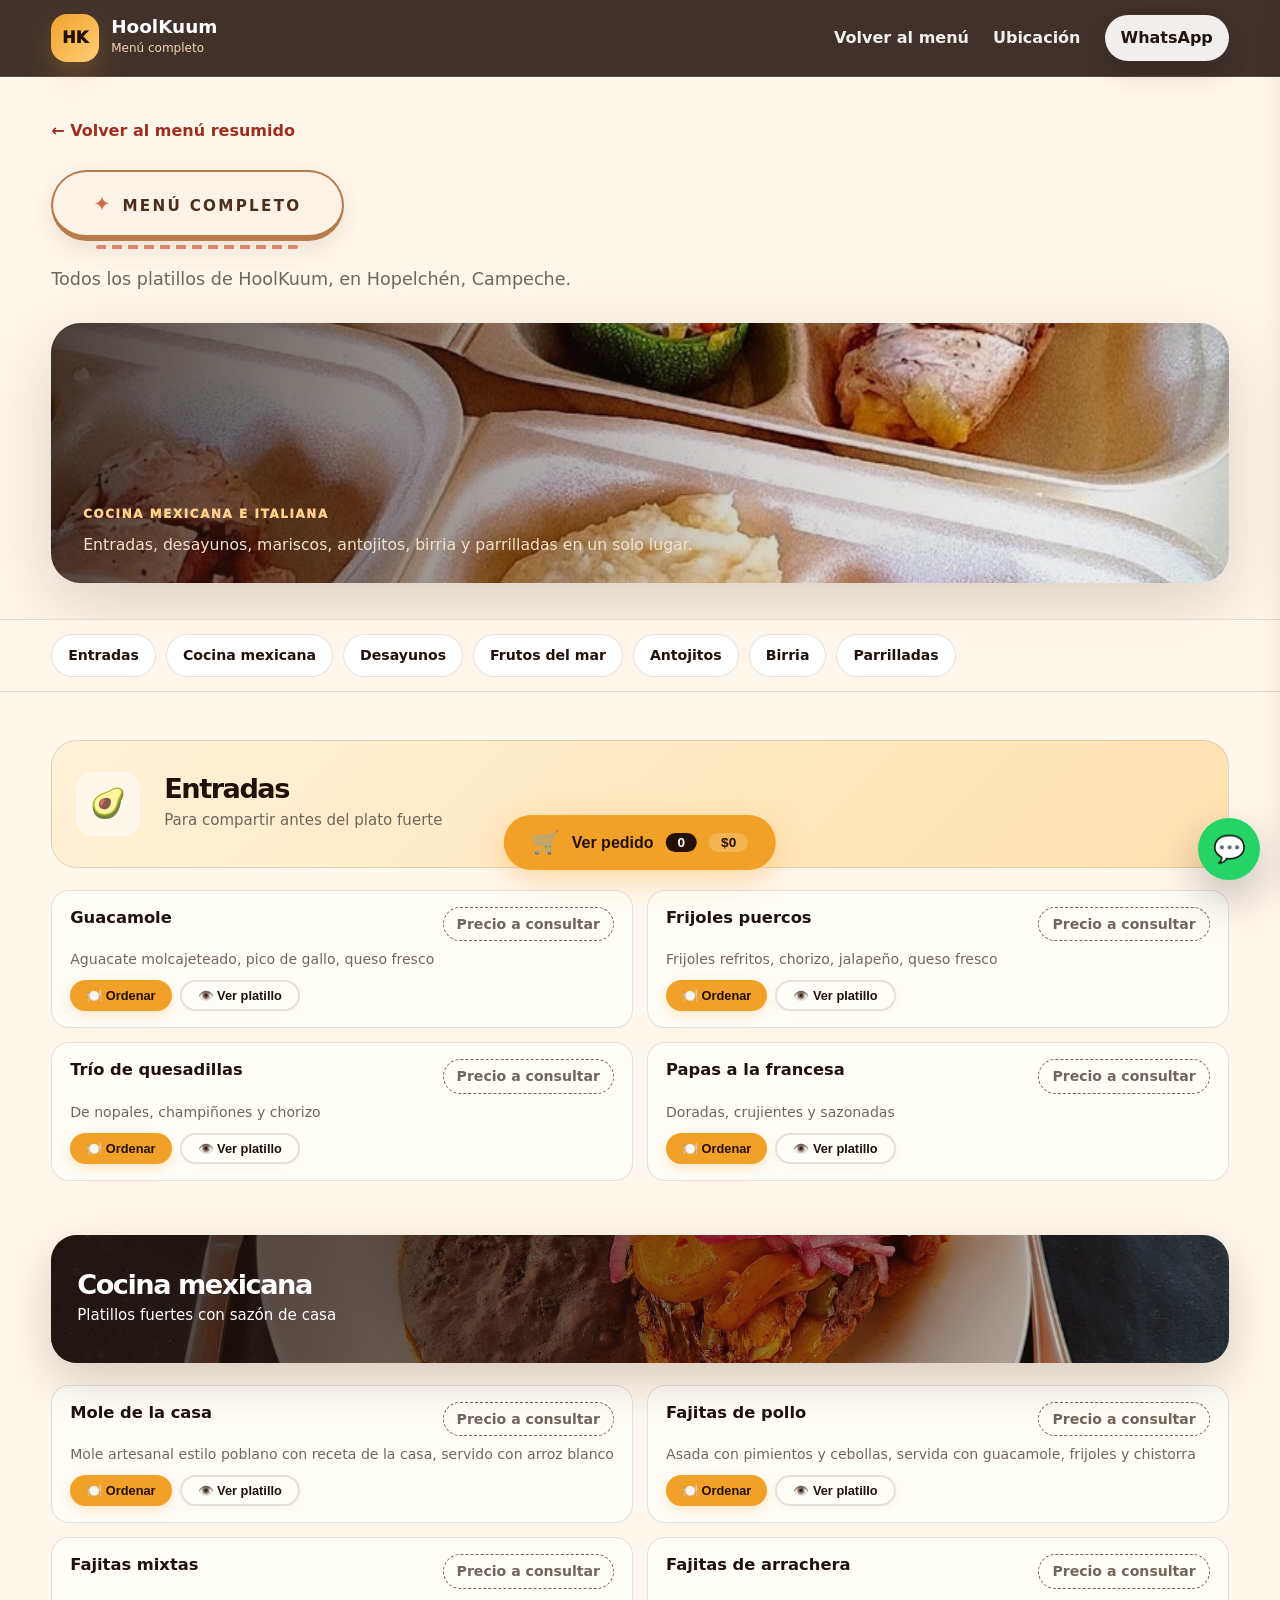
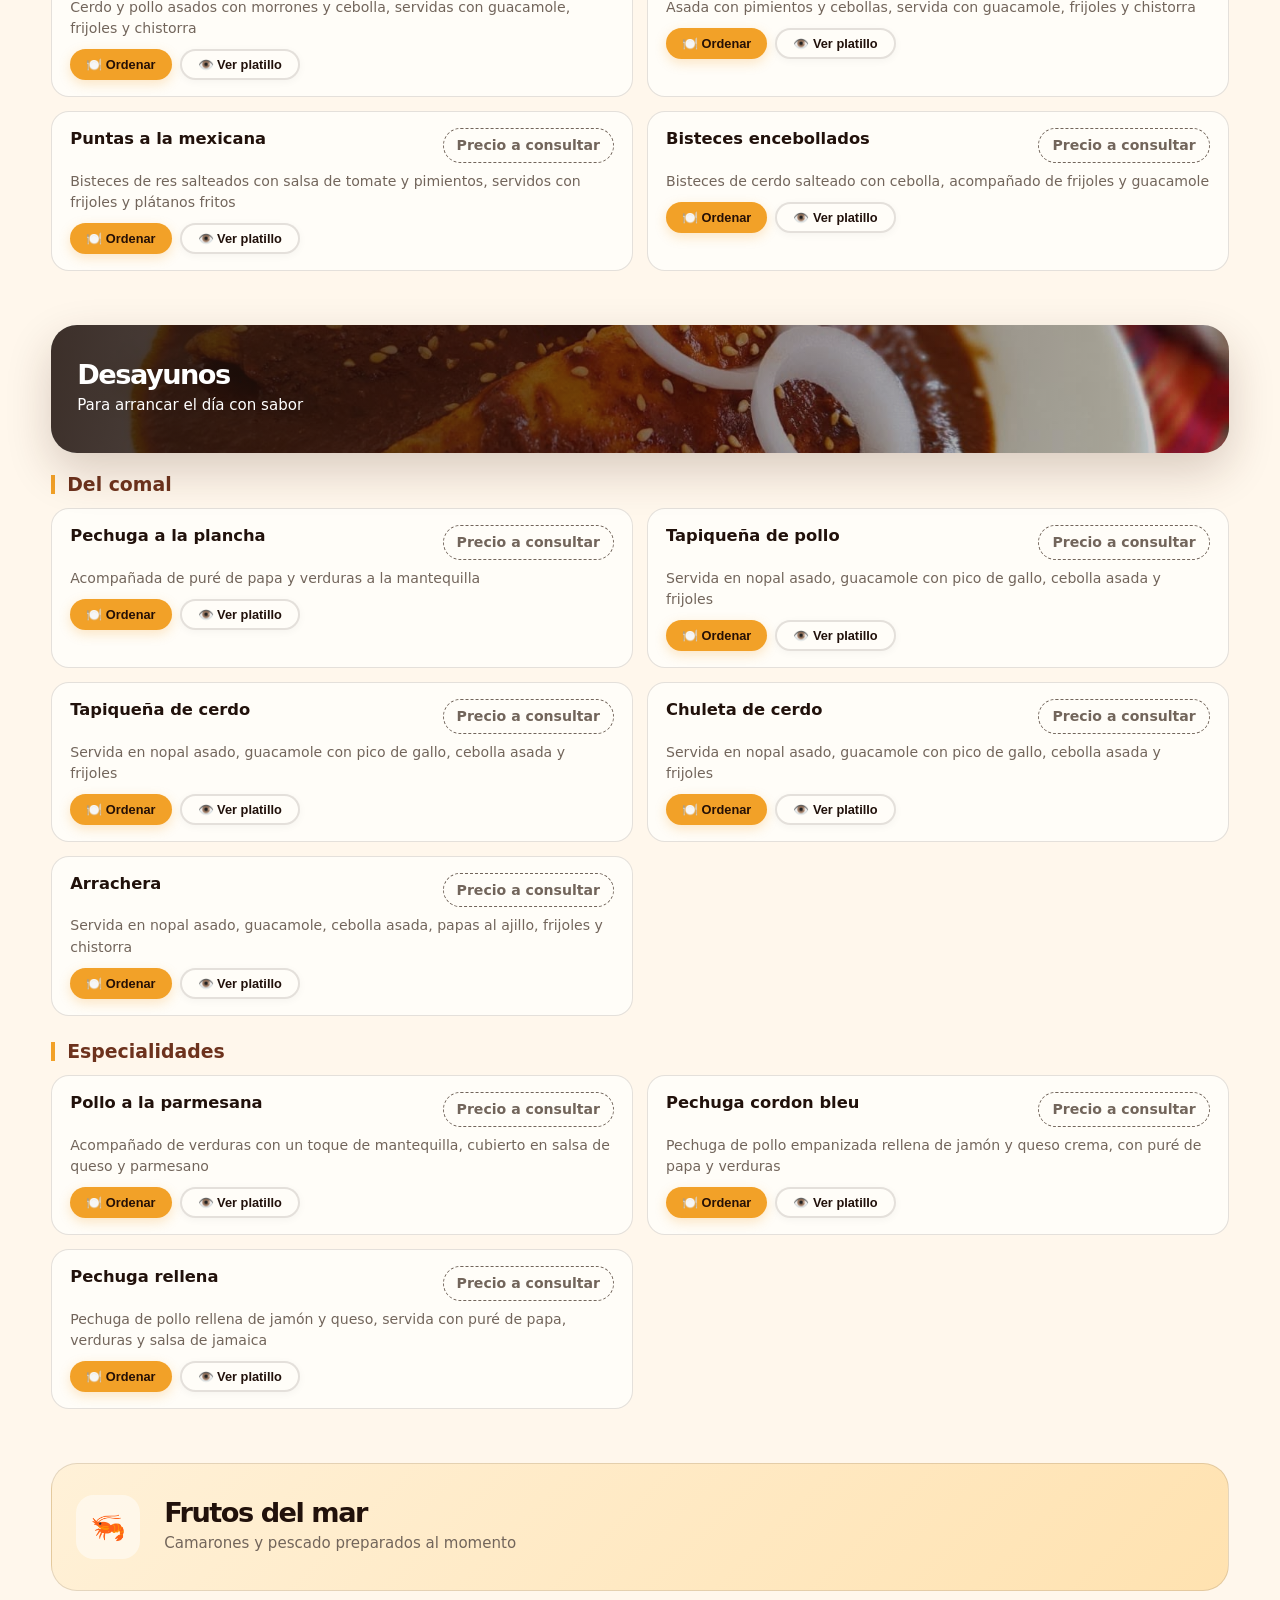
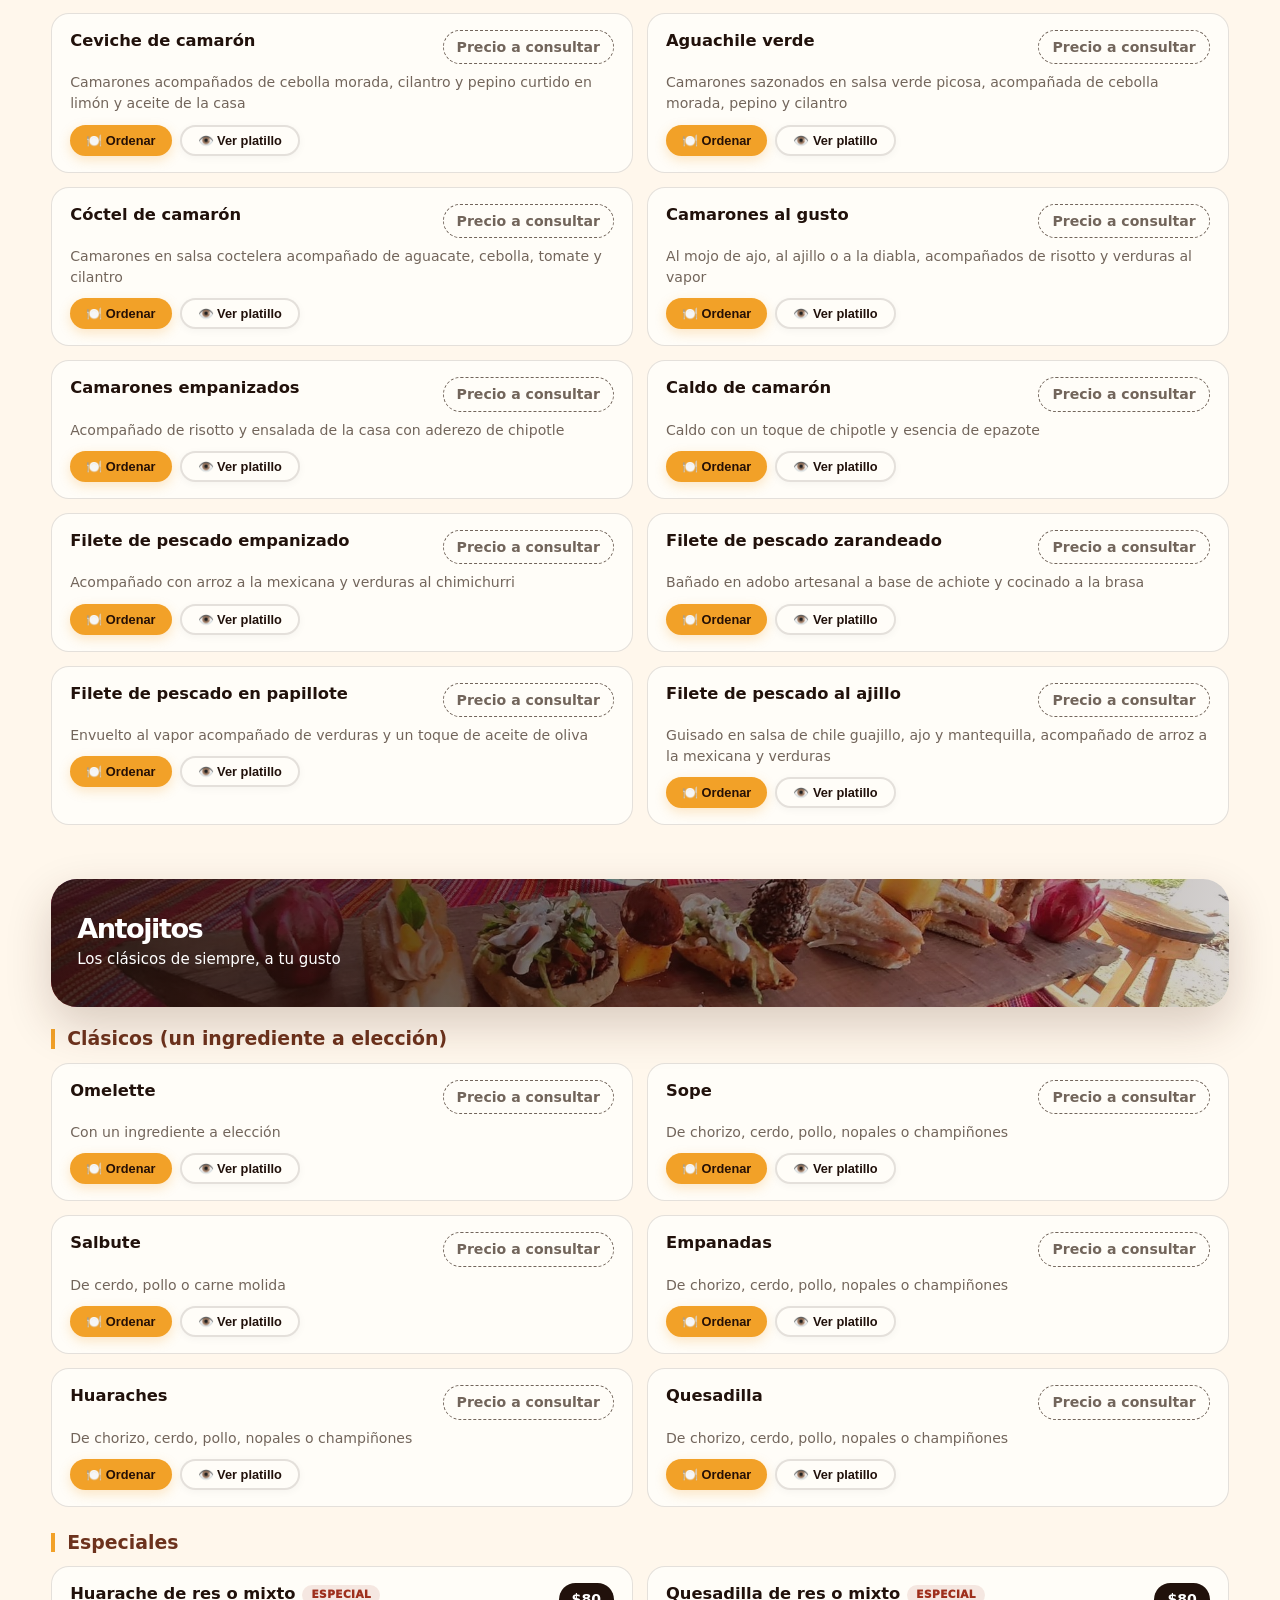
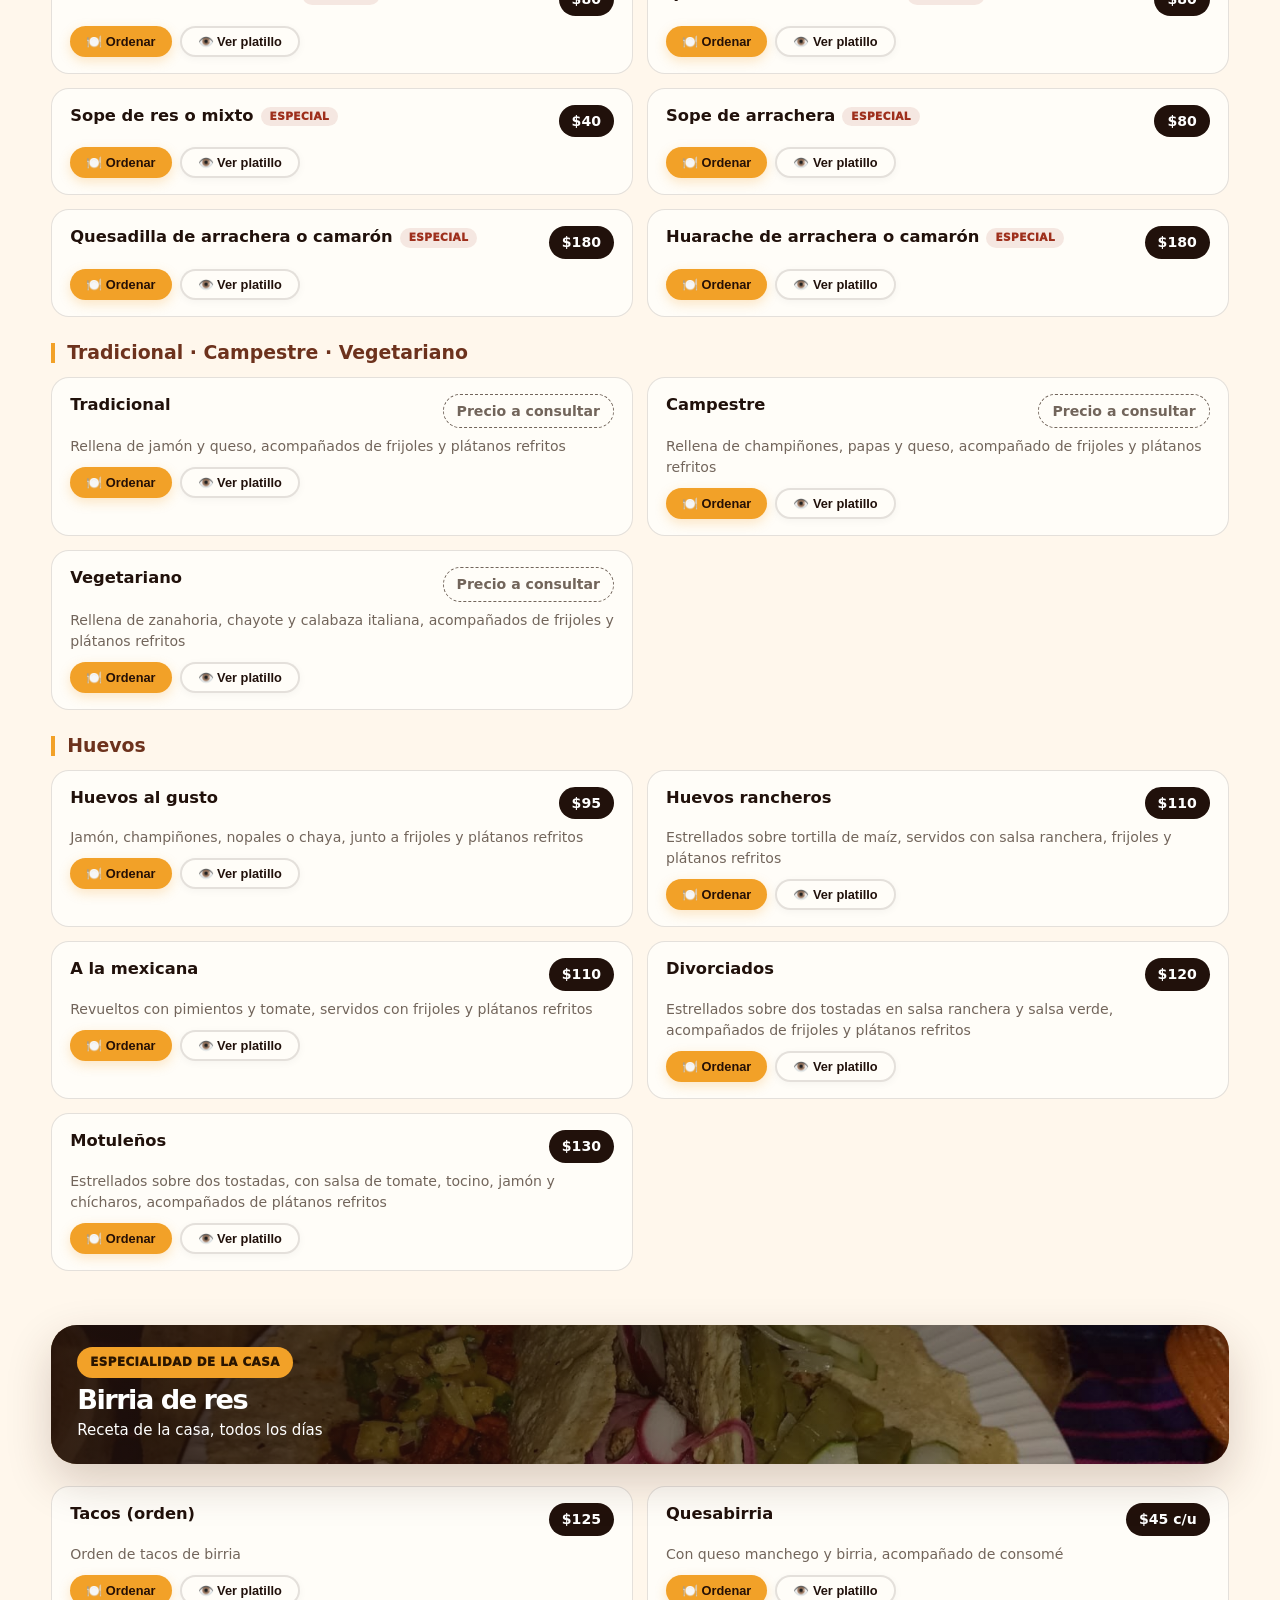
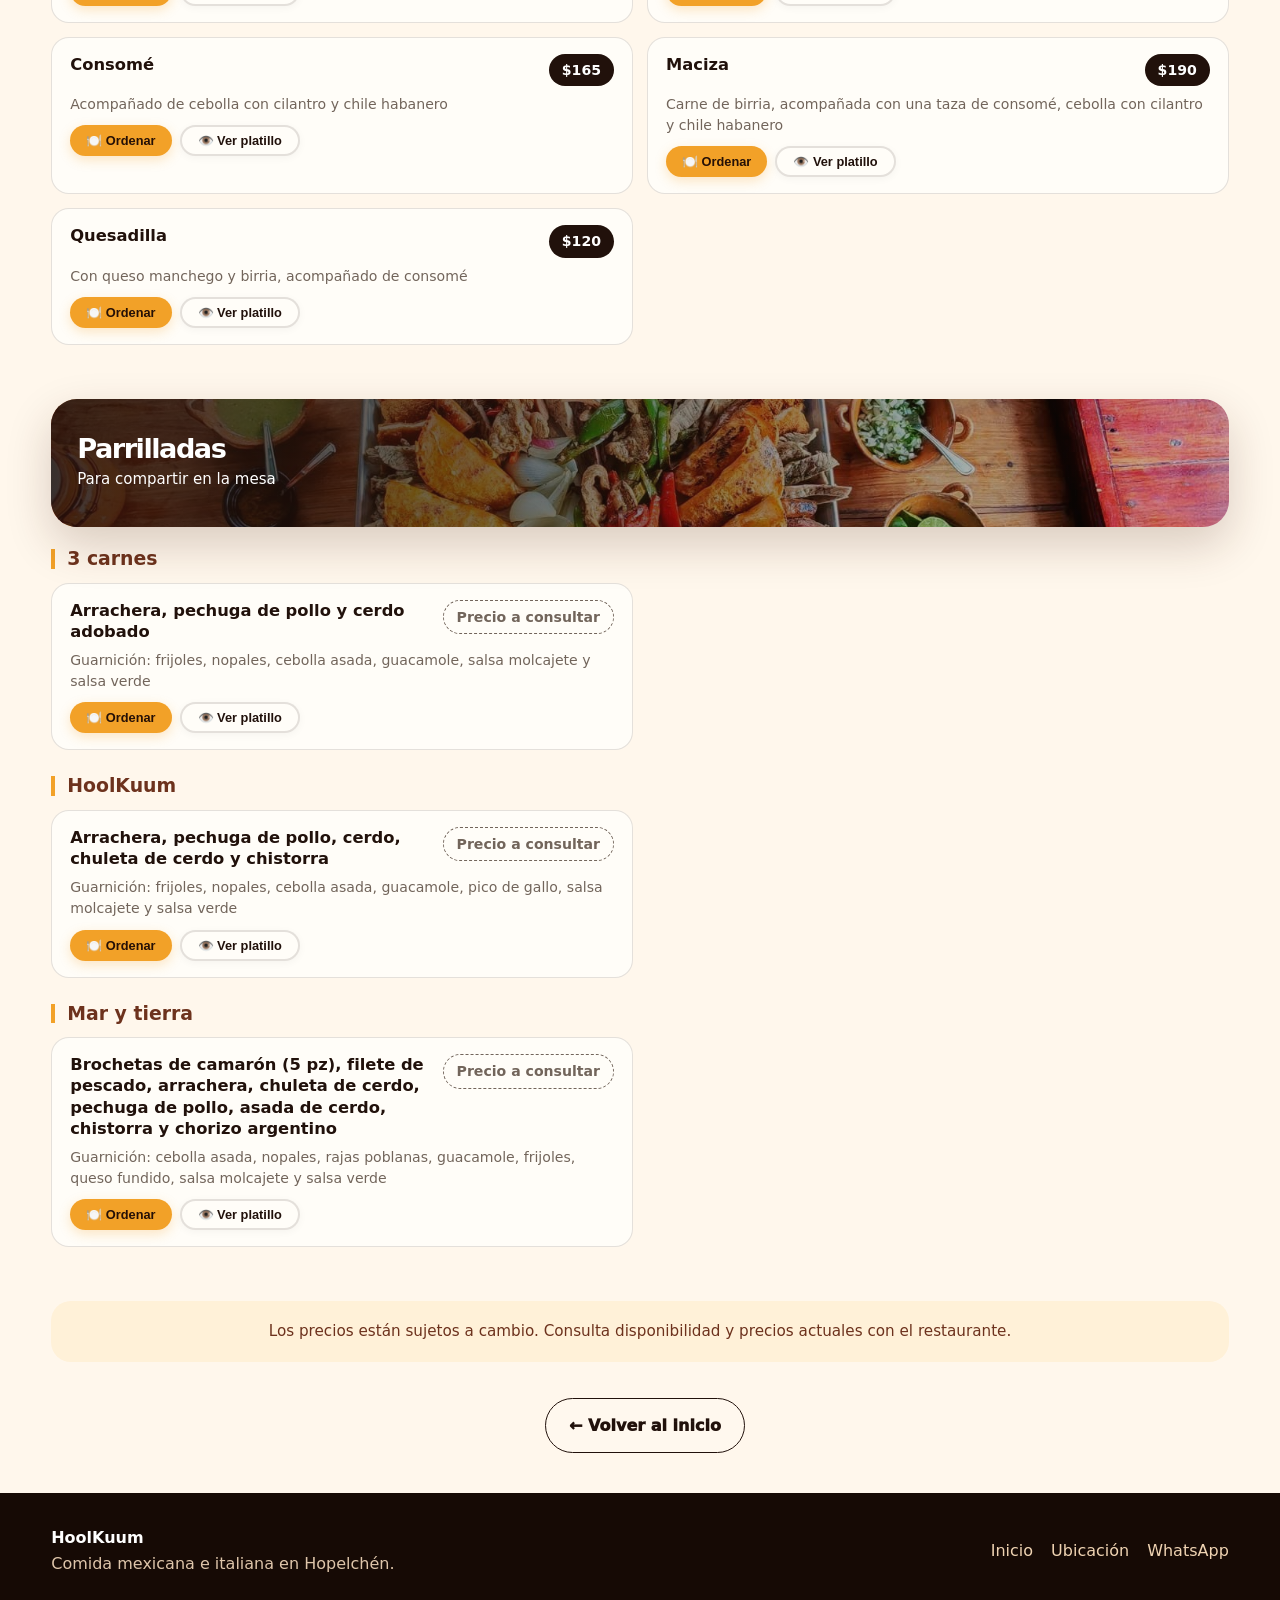
==== commit 83f4c079: "Add files via upload" ====
--- a/menu-completo.html
+++ b/menu-completo.html
@@ -2,12 +2,15 @@
 <html lang="es">
 <head>
   <meta charset="UTF-8" />
-  <meta name="viewport" content="width=device-width, initial-scale=1.0" />
+  <meta name="viewport" content="width=device-width, initial-scale=1.0, maximum-scale=1.0, user-scalable=yes" />
   <title>Menú completo – HoolKuum</title>
   <meta name="description" content="Menú completo de HoolKuum en Hopelchén, Campeche. Todos los platillos, entradas, desayunos, mariscos, antojitos, birria y parrilladas." />
   <link rel="stylesheet" href="assets/css/styles.css" />
   <style>
     /* ===== ESTILOS ADICIONALES PARA CARRITO, MODAL Y CAROUSEL ===== */
+    body {
+      -webkit-text-size-adjust: 100%;
+    }
 
     /* Botones en tarjetas */
     .btn-add, .btn-view {
@@ -25,7 +28,7 @@
     }
     .btn-add {
       background: var(--orange);
-      color: #251006;
+      color: #251006; 
       box-shadow: 0 4px 12px rgba(242, 161, 40, 0.25);
     }
     .btn-add:hover {
@@ -499,7 +502,69 @@
       margin-bottom: 10px;
     }
 
-    /* Responsive */
+    /* ===== MEDIA QUERIES MEJORADAS PARA DPI ALTO ===== */
+    /* Breakpoint ampliado para tablets y móviles con DPI alto */
+    @media (max-width: 1024px) {
+      .nav-toggle {
+        display: block !important;
+        z-index: 60;
+        pointer-events: auto;
+      }
+      .nav-menu {
+        position: absolute;
+        top: 76px;
+        left: 4%;
+        right: 4%;
+        display: none;
+        flex-direction: column;
+        align-items: stretch;
+        background: #21110b;
+        border: 1px solid rgba(255,255,255,0.12);
+        border-radius: 22px;
+        padding: 18px;
+        z-index: 55;
+      }
+      .nav-menu.open {
+        display: flex;
+      }
+      .hero-grid,
+      .intro-panel,
+      .pizza-grid,
+      .location-grid {
+        grid-template-columns: 1fr;
+      }
+      .hero {
+        min-height: 980px;
+      }
+      .hero-card {
+        max-width: 470px;
+      }
+      .feature-list,
+      .dish-grid,
+      .gallery-grid,
+      .stats {
+        grid-template-columns: 1fr 1fr;
+      }
+      .dish-card.big {
+        grid-row: auto;
+      }
+      .menu-head,
+      .cta-panel,
+      .footer-grid {
+        flex-direction: column;
+        align-items: flex-start;
+      }
+      .menu-card {
+        max-width: 100%;
+      }
+      .menu-items {
+        grid-template-columns: 1fr;
+      }
+      .full-menu-banner-text {
+        max-width: 80%;
+      }
+    }
+
     @media (max-width: 580px) {
       .cart-panel {
         width: 100%;
@@ -530,16 +595,61 @@
       .cart-total-row .total-amount {
         text-align: left;
       }
+
+      /* ===== AJUSTES MODAL DE CANTIDAD ===== */
       .modal-content {
-        padding: 24px 18px;
+        padding: 20px 16px;
+        max-width: 92vw;
+        width: 100%;
+      }
+      .modal-content h3 {
+        font-size: 1.4rem;
+        margin-bottom: 2px;
+      }
+      .modal-price {
+        font-size: 1rem;
+        margin-bottom: 16px;
+      }
+      .modal-quantity-section {
+        margin: 12px 0 8px;
+      }
+      .modal-quantity-section label {
+        font-size: 0.9rem;
+        margin-bottom: 6px;
+      }
+      .modal-qty-control button {
+        width: 36px;
+        height: 36px;
+        font-size: 1.2rem;
       }
       .modal-qty-control input {
-        width: 60px;
+        width: 56px;
         font-size: 1.2rem;
+        padding: 6px 4px;
+      }
+      .modal-subtotal {
+        font-size: 1.1rem;
+        margin: 8px 0 12px;
+      }
+      .modal-note-section {
+        margin: 8px 0 14px;
+      }
+      .modal-note-section textarea {
+        padding: 10px 12px;
+        font-size: 0.9rem;
+        min-height: 50px;
       }
       .modal-actions {
         flex-direction: column;
-      }
+        gap: 8px;
+        margin-top: 12px;
+      }
+      .modal-actions button {
+        padding: 12px;
+        font-size: 0.95rem;
+      }
+
+      /* ===== AJUSTES CAROUSEL ===== */
       .carousel-modal .modal-content {
         padding: 12px;
       }
@@ -550,8 +660,32 @@
       }
       .carousel-control.prev { left: 4px; }
       .carousel-control.next { right: 4px; }
-    }
-    .floating-whatsapp { z-index: 140; }
+      .carousel-image {
+        max-height: 60vh;
+      }
+
+      /* ===== AJUSTES PARA BOTONES DEL CARRITO ===== */
+      .btn-cart-order,
+      .btn-cart-clear {
+        display: flex !important;
+        width: 100% !important;
+        visibility: visible !important;
+        opacity: 1 !important;
+      }
+
+      /* ===== AJUSTE PARA BOTONES DE PLATILLO ===== */
+      .btn-actions {
+        flex-direction: column;
+        align-items: stretch;
+        gap: 6px;
+      }
+      .btn-add,
+      .btn-view {
+        justify-content: center;
+        padding: 8px 12px;
+        font-size: 0.8rem;
+      }
+    }
   </style>
 </head>
 <body>
@@ -936,9 +1070,6 @@
       const carouselPrev = document.getElementById('carouselPrev');
       const carouselNext = document.getElementById('carouselNext');
       const carouselIndicator = document.getElementById('carouselIndicator');
-
-      const navToggle = document.getElementById('navToggle');
-      const navMenu = document.getElementById('navMenu');
 
       // ---------- VARIABLES PARA EL MODAL ----------
       let modalItemData = null;
@@ -1159,6 +1290,7 @@
       function openCart() {
         cartPanel.classList.add('open');
         cartOverlay.classList.add('open');
+        // Si el menú hamburguesa está abierto, lo cerramos
         if (navMenu.classList.contains('open')) {
           navMenu.classList.remove('open');
           navToggle.setAttribute('aria-expanded', 'false');
@@ -1382,7 +1514,6 @@
           const seed = name.replace(/[^a-zA-Z0-9]/g, '');
           // Por ahora una sola imagen, pero dejamos la posibilidad de varias separadas por coma
           const imageUrls = [`https://picsum.photos/seed/${seed}/600/400`];
-          // Si en el futuro quieres añadir más, puedes hacer: `data-imagenes="url1,url2,url3"`
 
           // Crear contenedor de botones
           const actionsDiv = document.createElement('div');
@@ -1414,10 +1545,10 @@
             }, 800);
           });
 
-          // Botón "Ver platillo"
+          // Botón "Ver platillo" (corregido, sin espacio extra)
           const btnView = document.createElement('button');
           btnView.className = 'btn-view';
-          btnView.textContent = ' Ver platillo';
+          btnView.textContent = '👁️ Ver platillo';
           btnView.dataset.images = imageUrls.join(',');
           btnView.dataset.name = name;
 
@@ -1448,18 +1579,6 @@
       loadCart();
       injectButtons();
 
-      navToggle?.addEventListener('click', () => {
-        const open = navMenu.classList.toggle('open');
-        navToggle.setAttribute('aria-expanded', String(open));
-        if (open && cartPanel.classList.contains('open')) {
-          closeCart();
-        }
-      });
-      navMenu?.querySelectorAll('a').forEach(a => a.addEventListener('click', () => {
-        navMenu.classList.remove('open');
-        navToggle.setAttribute('aria-expanded', 'false');
-      }));
-
       modalQtyInput.addEventListener('click', function(e) {
         e.stopPropagation();
       });
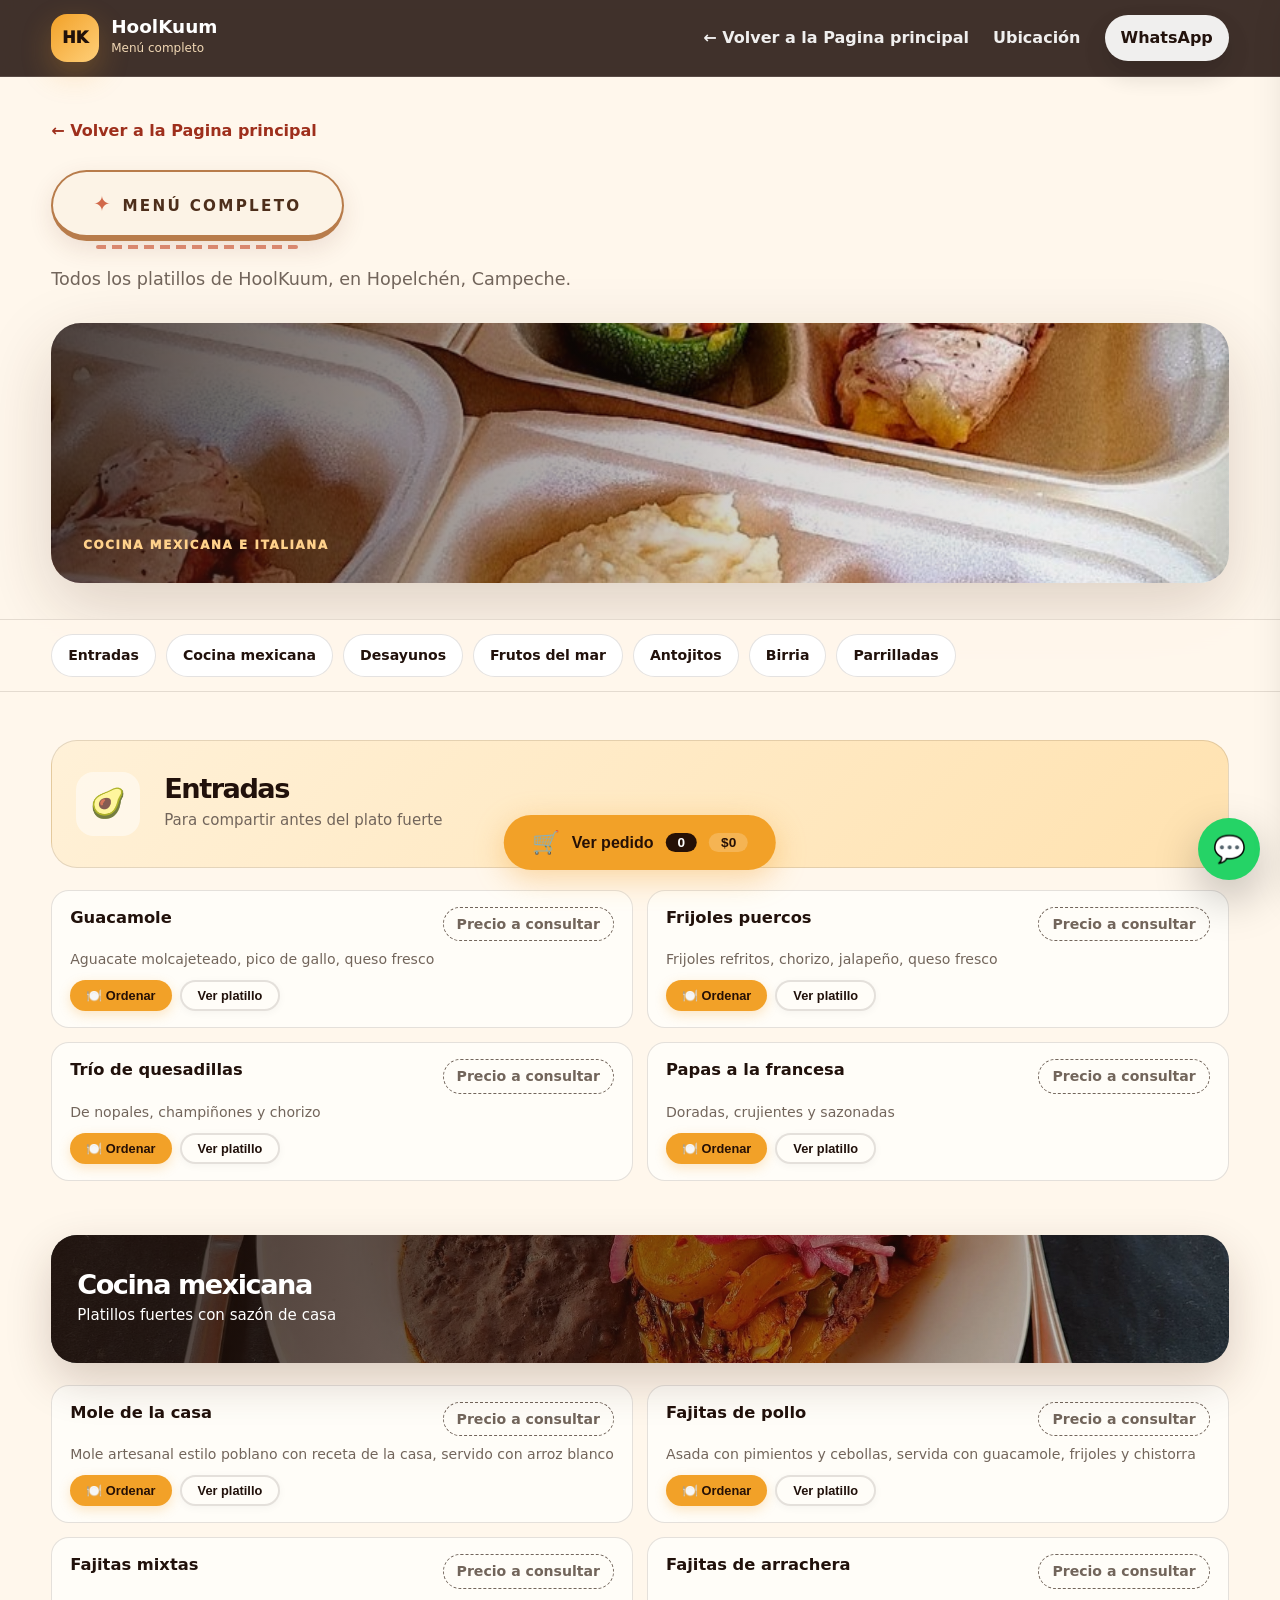
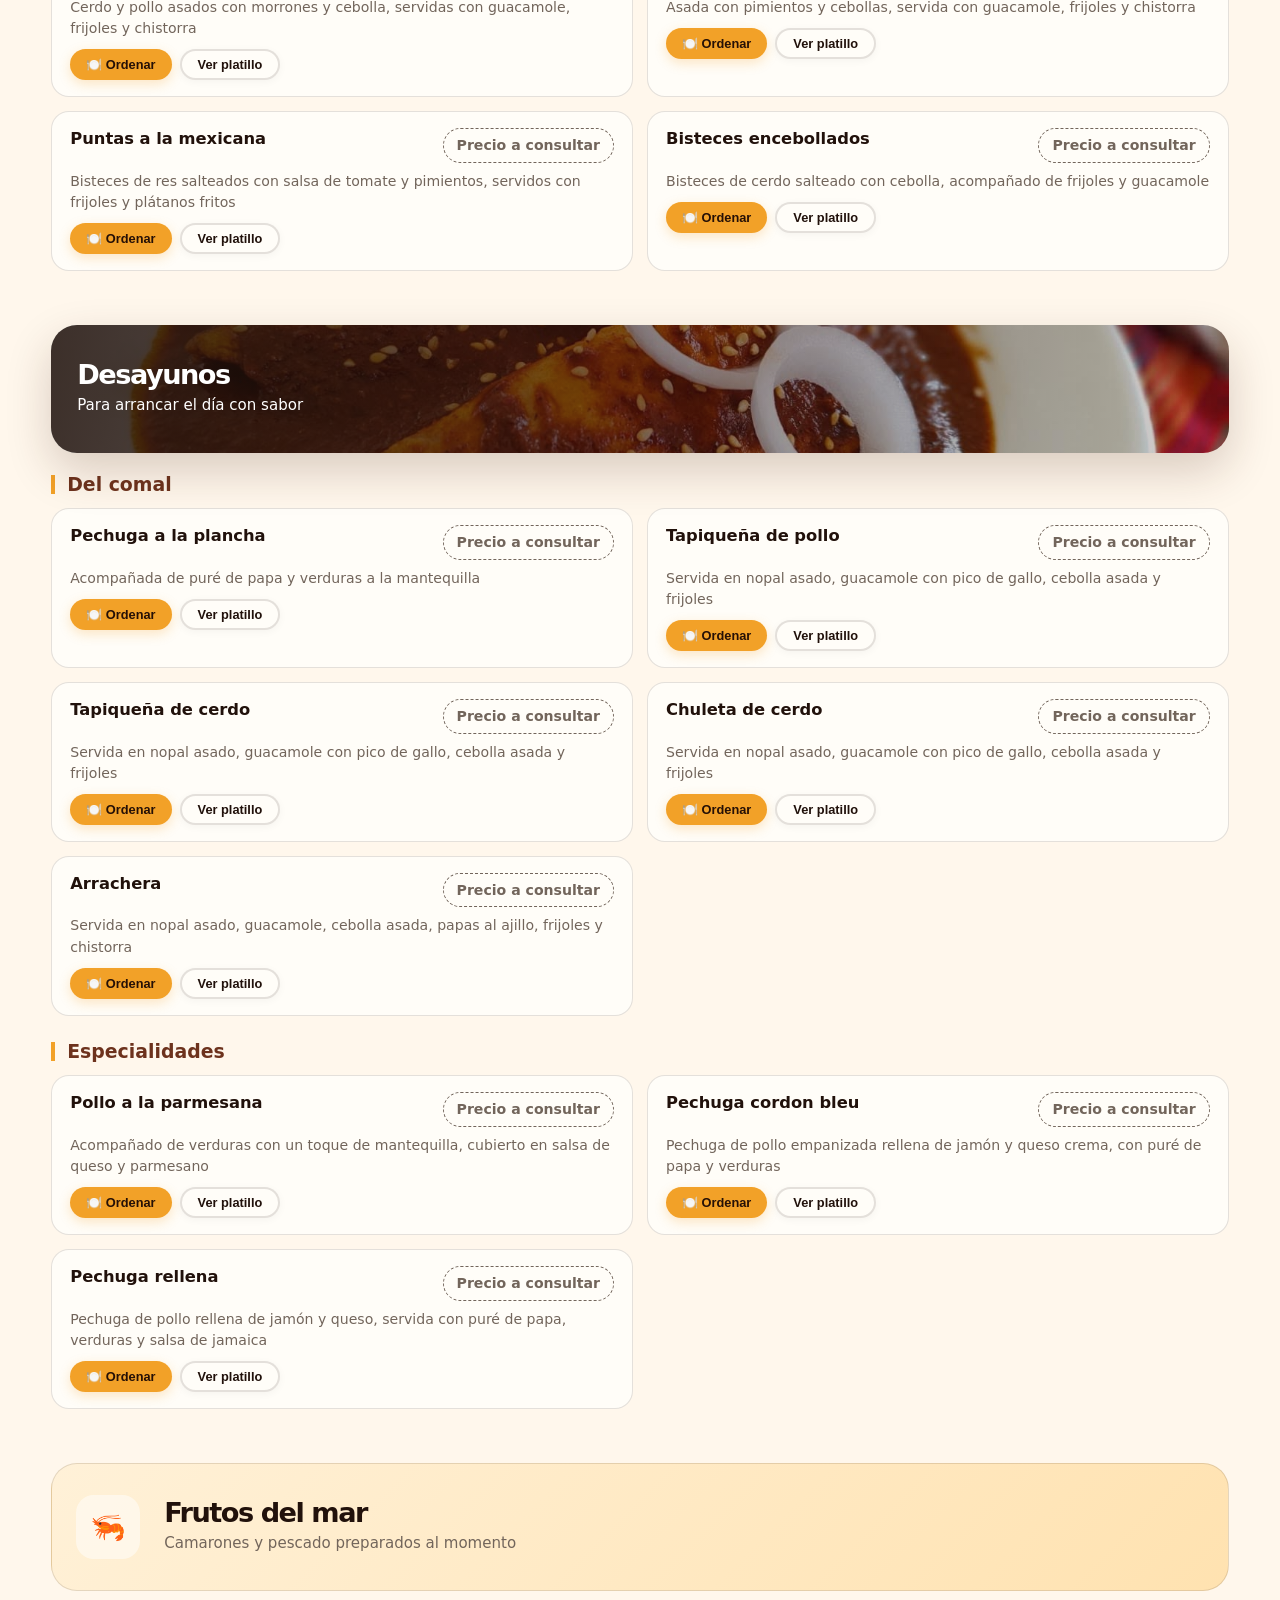
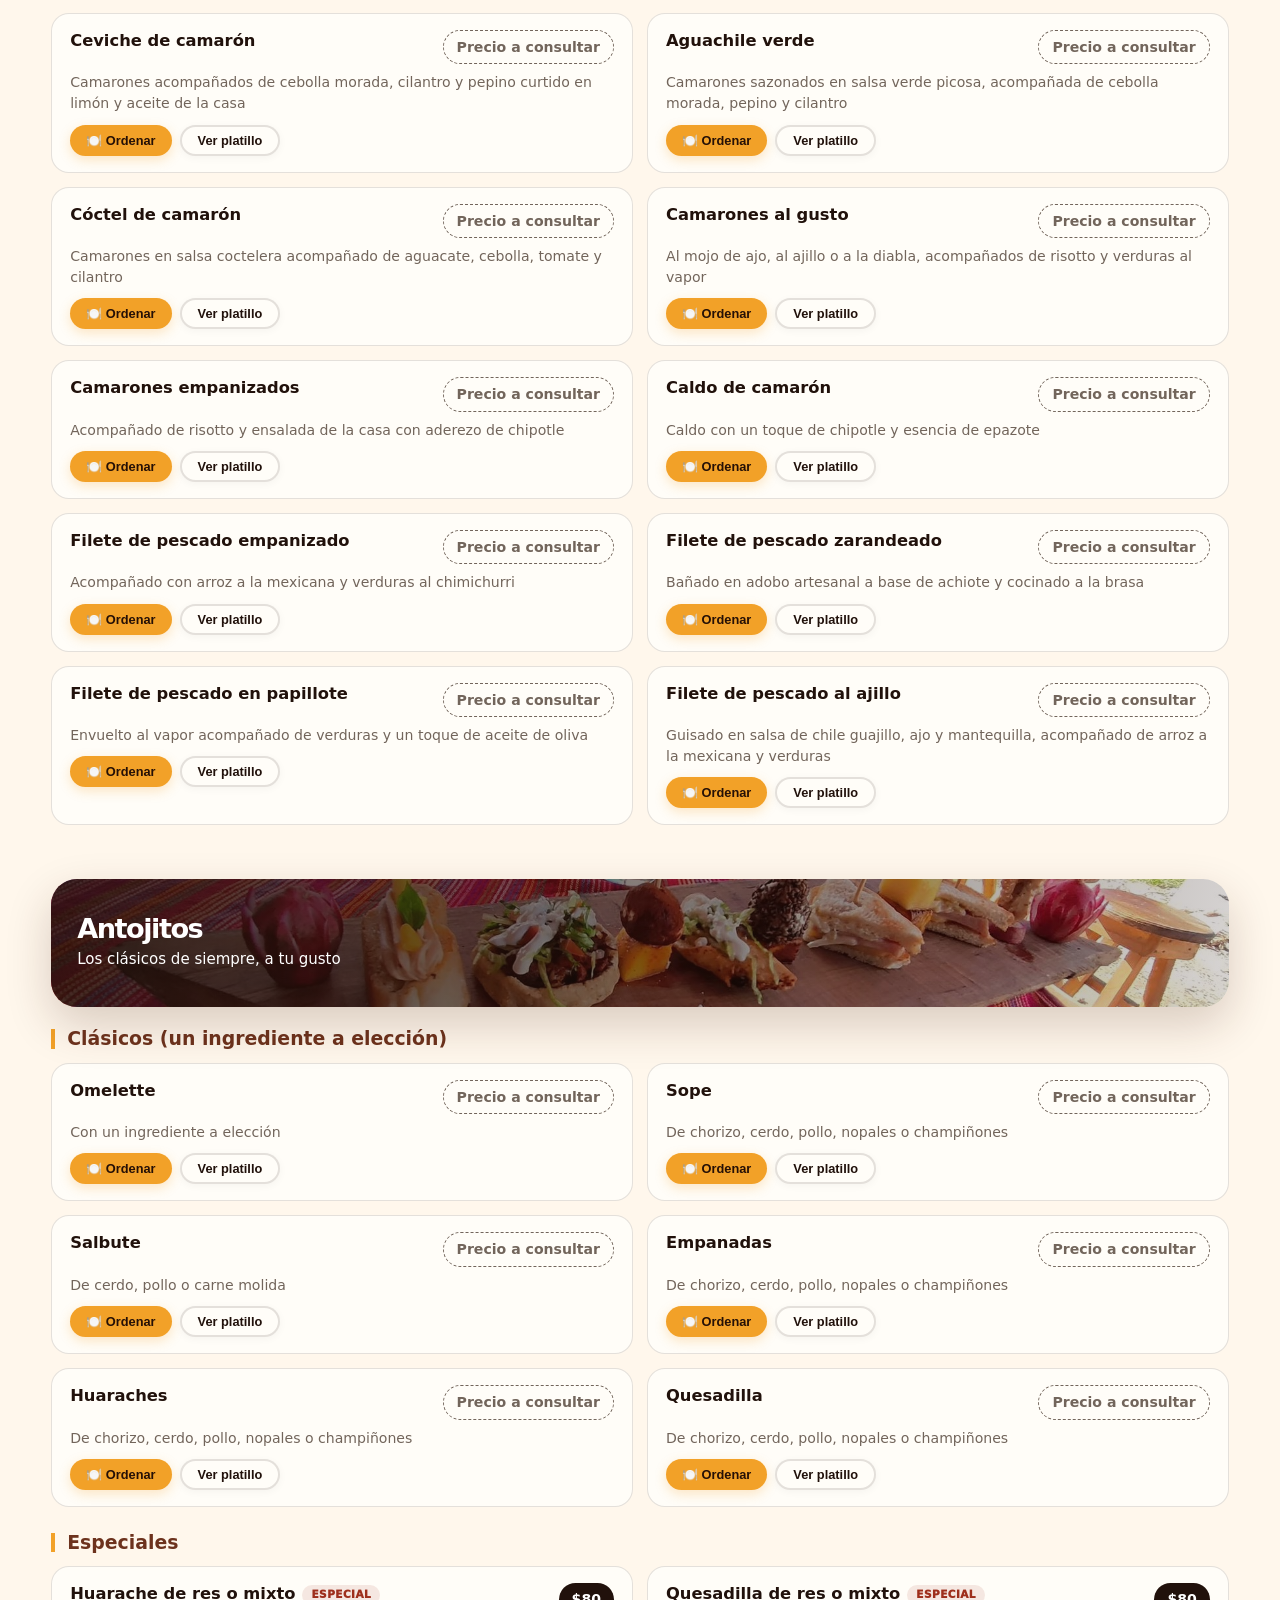
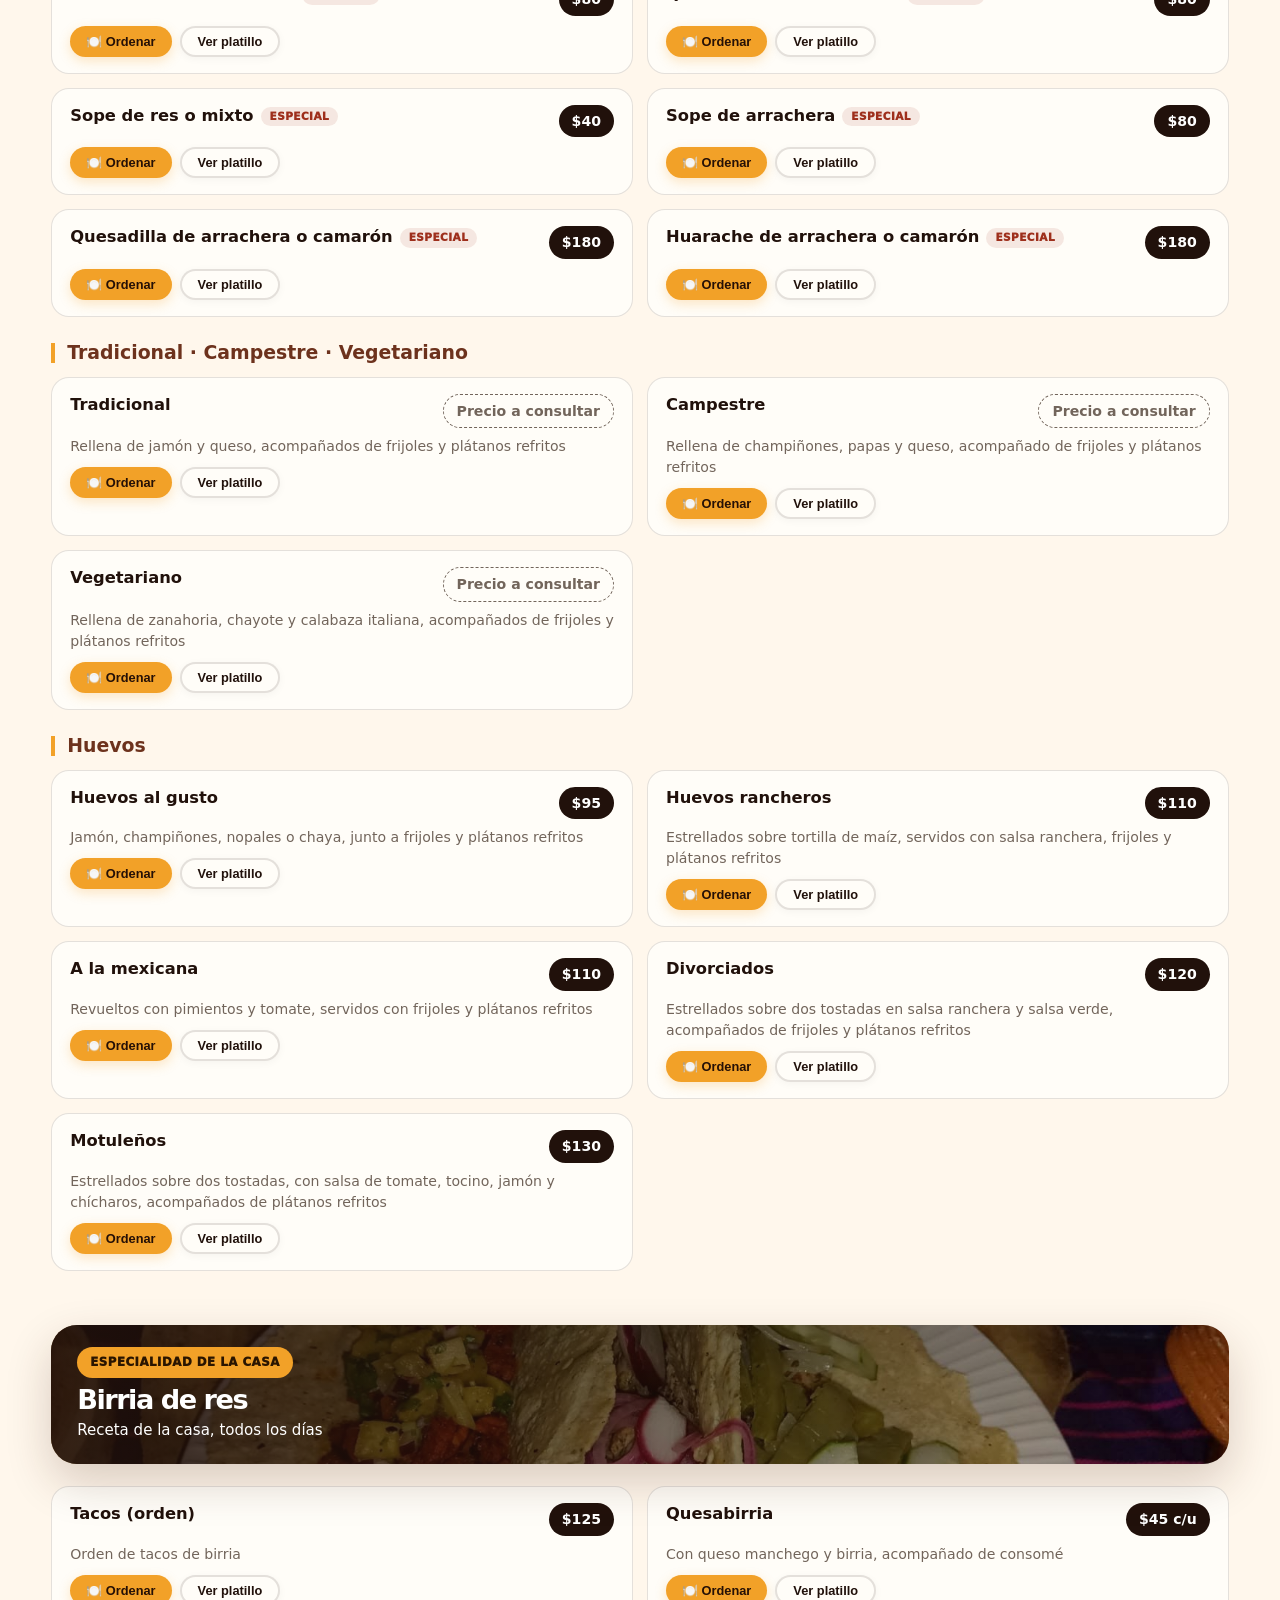
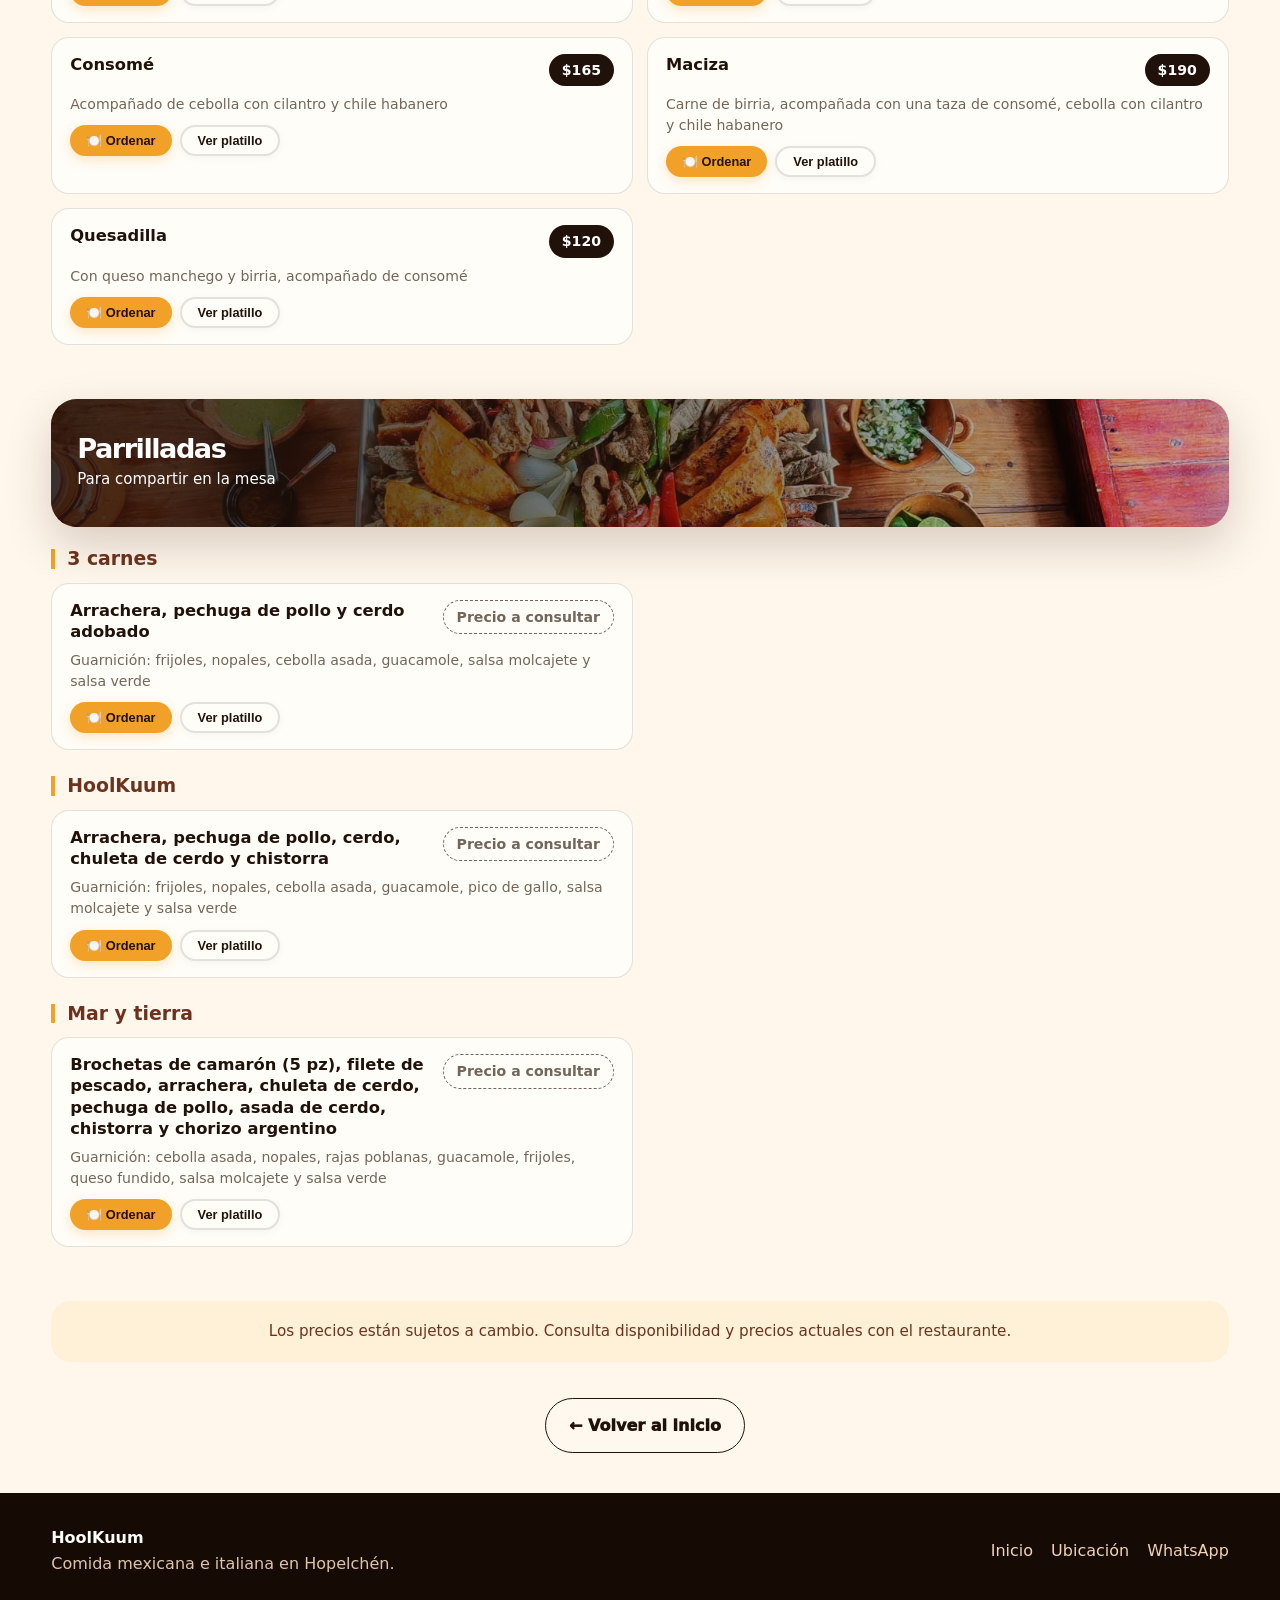
==== commit f3bd133e: "Add files via upload" ====
--- a/menu-completo.html
+++ b/menu-completo.html
@@ -698,7 +698,7 @@
       </a>
       <button class="nav-toggle" id="navToggle" aria-label="Abrir menú" aria-expanded="false">☰</button>
       <nav class="nav-menu" id="navMenu" aria-label="Navegación">
-        <a href="index.html#menu">Volver al menú</a>
+        <a href="index.html#menu">← Volver  a la Pagina principal</a>
         <a href="index.html#ubicacion">Ubicación</a>
         <a class="mini-cta" href="https://wa.me/529982242576?text=Hola%2C%20quiero%20hacer%20un%20pedido%20en%20HoolKuum" target="_blank" rel="noopener">WhatsApp</a>
       </nav>
@@ -707,7 +707,7 @@
 
   <main class="full-menu" id="contenido">
     <div class="container full-menu-top">
-      <a href="index.html#menu" class="back-link">← Volver al menú resumido</a>
+      <a href="index.html#menu" class="back-link">← Volver a la Pagina principal</a>
       <div class="full-menu-head">
         <p class="eyebrow dark">Menú completo</p>
         <p class="subhead">Todos los platillos de HoolKuum, en Hopelchén, Campeche.</p>
@@ -717,7 +717,7 @@
         <div class="full-menu-banner-shade"></div>
         <div class="full-menu-banner-text">
           <span>Cocina mexicana e italiana</span>
-          <p>Entradas, desayunos, mariscos, antojitos, birria y parrilladas en un solo lugar.</p>
+
         </div>
       </div>
     </div>
@@ -1211,70 +1211,71 @@
       }
 
       function generateWhatsAppMessage() {
-        if (cart.length === 0) return null;
-
-        const sinPrecio = [];
-        const conPrecio = [];
-
-        cart.forEach(item => {
-          const qty = item.quantity || 1;
-          const isConsult = item.priceType === 'consult' || item.price === 'Precio a consultar';
-
-          const itemData = {
-            name: item.name,
-            qty: qty,
-            unit: getUnitLabel(item),
-            price: isConsult ? '_Precio a consultar_' : `*$${((item.unitPrice || 0) * qty)}*`,
-            note: item.note && item.note.trim() ? `_Nota: ${item.note.trim()}_` : null
-          };
-
-          if (isConsult) {
-            sinPrecio.push(itemData);
-          } else {
-            conPrecio.push(itemData);
-          }
-        });
-
-        const lines = [];
-        lines.push('¡Hola!  Quiero hacer el siguiente pedido:');
-        lines.push('');
-
-        function formatItem(item) {
-          const unidadTexto = item.unit ? ` ${item.unit}` : '';
-          const cantidadTexto = `– Cantidad: ${item.qty}${unidadTexto} –`;
-          const noteLine = item.note ? `  ${item.note}` : '';
-          return `─────────────────────\n*${item.name}* ${cantidadTexto} ${item.price}\n${noteLine}`.trim();
-        }
-
-        sinPrecio.forEach(item => lines.push(formatItem(item)));
-        conPrecio.forEach(item => lines.push(formatItem(item)));
-
-        lines.push('─────────────────────');
-        lines.push('');
-
-        let total = 0;
-        cart.forEach(item => {
-          if (item.priceType !== 'consult' && item.price !== 'Precio a consultar') {
-            const unit = item.unitPrice || 0;
-            const qty = item.quantity || 1;
-            total += unit * qty;
-          }
-        });
-
-        const hasConsult = cart.some(item => 
-          item.priceType === 'consult' || item.price === 'Precio a consultar'
-        );
-
-        lines.push(`> *Total:* *$${total}*`);
-        if (hasConsult) {
-          lines.push(`> _*El total no incluye platillos con precio a consultar.*_`);
-        }
-
-        lines.push('');
-        lines.push('¡Gracias!');
-
-        return lines.join('\n');
-      }
+  if (cart.length === 0) return null;
+
+  const sinPrecio = [];
+  const conPrecio = [];
+
+  cart.forEach(item => {
+    const qty = item.quantity || 1;
+    const isConsult = item.priceType === 'consult' || item.price === 'Precio a consultar';
+
+    const itemData = {
+      name: item.name,
+      qty: qty,
+      unit: getUnitLabel(item),
+      price: isConsult ? '_Precio a consultar_' : `*$${((item.unitPrice || 0) * qty)}*`,
+      note: item.note && item.note.trim() ? item.note.trim() : null // 🔹 guardamos solo el texto
+    };
+
+    if (isConsult) {
+      sinPrecio.push(itemData);
+    } else {
+      conPrecio.push(itemData);
+    }
+  });
+
+  const lines = [];
+  lines.push('¡Hola!  Quiero hacer el siguiente pedido:');
+  lines.push('');
+
+  function formatItem(item) {
+    const unidadTexto = item.unit ? ` ${item.unit}` : '';
+    const cantidadTexto = `– Cantidad: ${item.qty}${unidadTexto} –`;
+    // 🔹 Nota con formato de cita (>, negrita y cursiva)
+    const noteLine = item.note ? `> *Nota:* _${item.note}_` : '';
+    return `─────────────────────\n*${item.name}* ${cantidadTexto} ${item.price}\n${noteLine}`.trim();
+  }
+
+  sinPrecio.forEach(item => lines.push(formatItem(item)));
+  conPrecio.forEach(item => lines.push(formatItem(item)));
+
+  lines.push('─────────────────────');
+  lines.push('');
+
+  let total = 0;
+  cart.forEach(item => {
+    if (item.priceType !== 'consult' && item.price !== 'Precio a consultar') {
+      const unit = item.unitPrice || 0;
+      const qty = item.quantity || 1;
+      total += unit * qty;
+    }
+  });
+
+  const hasConsult = cart.some(item => 
+    item.priceType === 'consult' || item.price === 'Precio a consultar'
+  );
+
+  lines.push(`> *Total:* *$${total}*`);
+  if (hasConsult) {
+    lines.push(`> _*El total no incluye platillos con precio a consultar.*_`);
+  }
+
+  lines.push('');
+  lines.push('¡Gracias!');
+
+  return lines.join('\n');
+}
 
       function getUnitLabel(item) {
         if (item.priceType === 'unit') {
@@ -1548,7 +1549,7 @@
           // Botón "Ver platillo" (corregido, sin espacio extra)
           const btnView = document.createElement('button');
           btnView.className = 'btn-view';
-          btnView.textContent = '👁️ Ver platillo';
+          btnView.textContent = ' Ver platillo';
           btnView.dataset.images = imageUrls.join(',');
           btnView.dataset.name = name;
 
--- a/assets/css/styles.css
+++ b/assets/css/styles.css
@@ -400,6 +400,30 @@
     font-weight:900;
     color:#fff
 }
+
+/* ===== BOTÓN ORDENAR EN TARJETAS DESTACADAS ===== */
+.dish-card .btn-order {
+  display: inline-block;
+  margin-top: 10px;
+  padding: 8px 20px;
+  background: var(--orange);
+  color: #251006;
+  border-radius: 999px;
+  font-weight: 800;
+  font-size: 0.85rem;
+  text-transform: uppercase;
+  letter-spacing: 0.04em;
+  transition: all 0.2s ease;
+  box-shadow: 0 4px 12px rgba(242, 161, 40, 0.25);
+  text-decoration: none;
+}
+.dish-card .btn-order:hover {
+  transform: translateY(-2px);
+  background: var(--red2);
+  color: #fff;
+  box-shadow: 0 8px 20px rgba(199, 71, 36, 0.3);
+}
+
 /* ===== VISTA PREVIA DEL MENÚ (NUEVA) ===== */
 .menu-section {
     background:var(--ink);
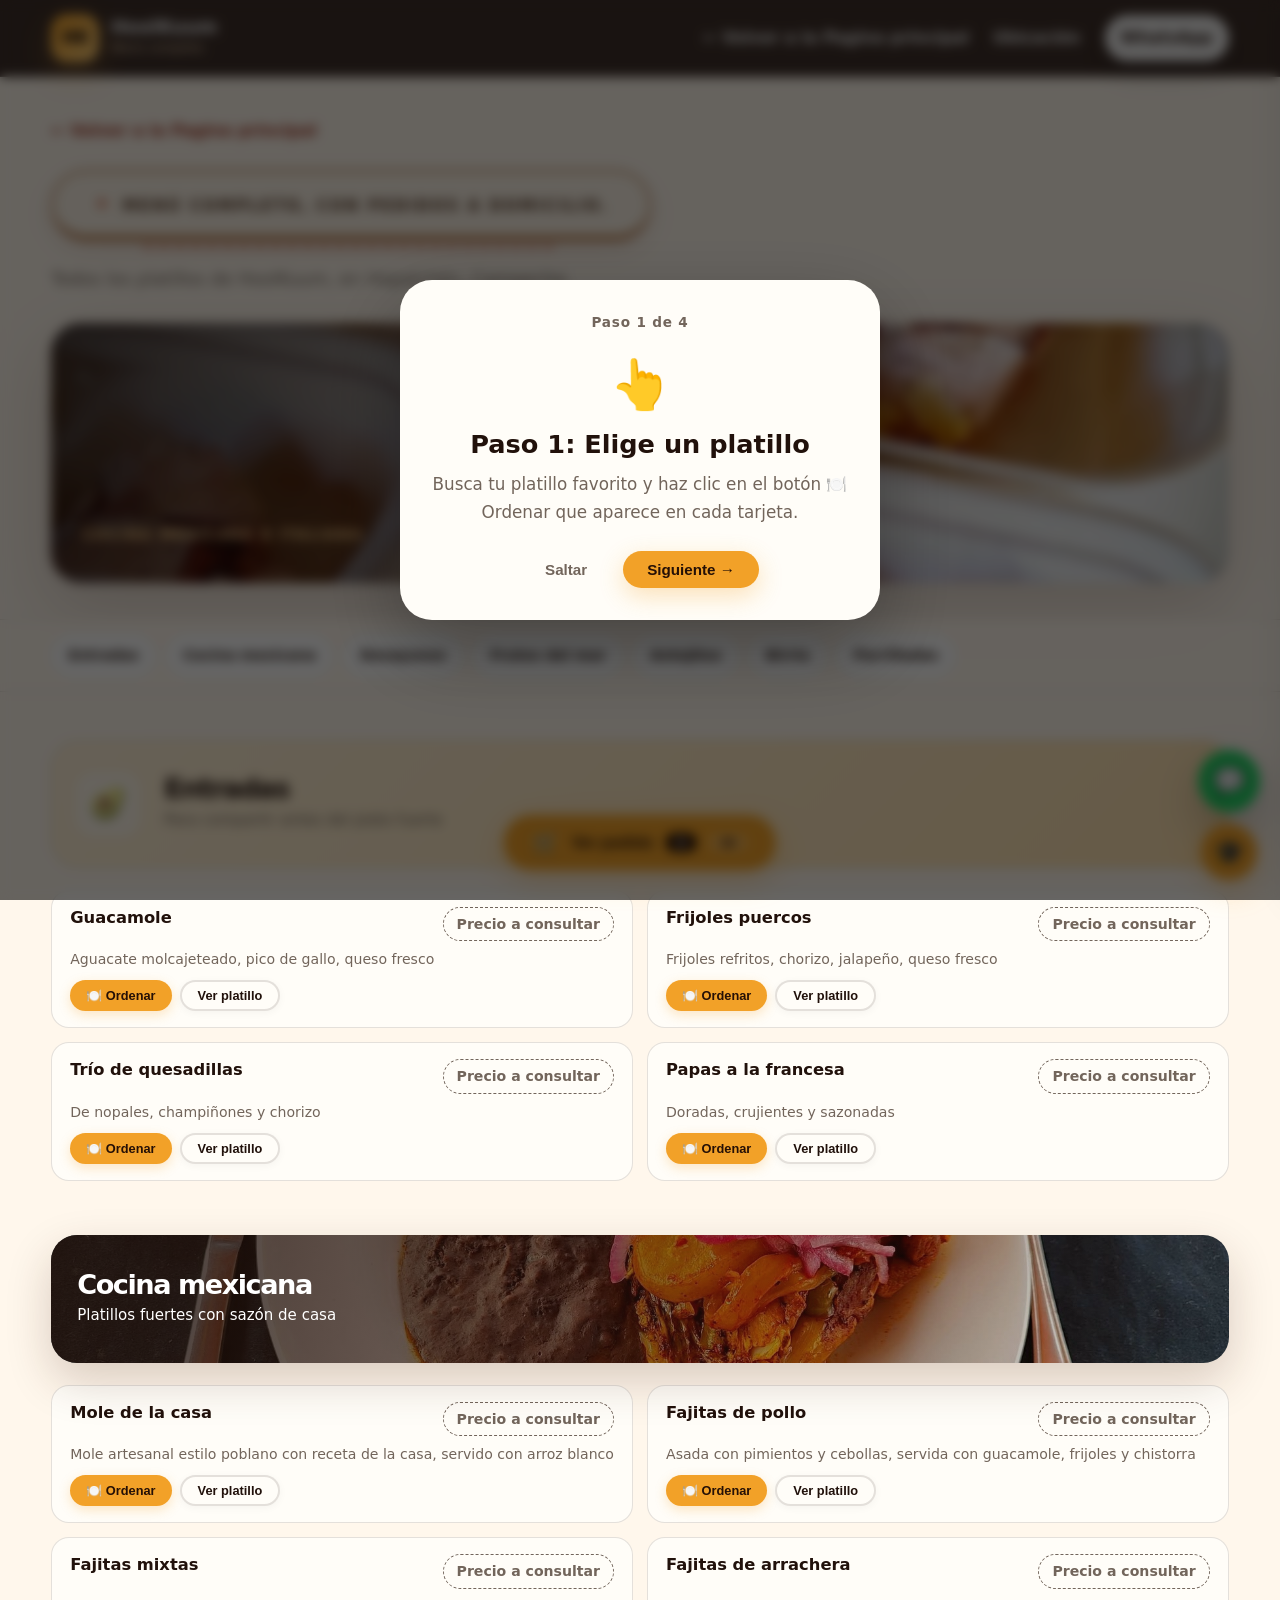
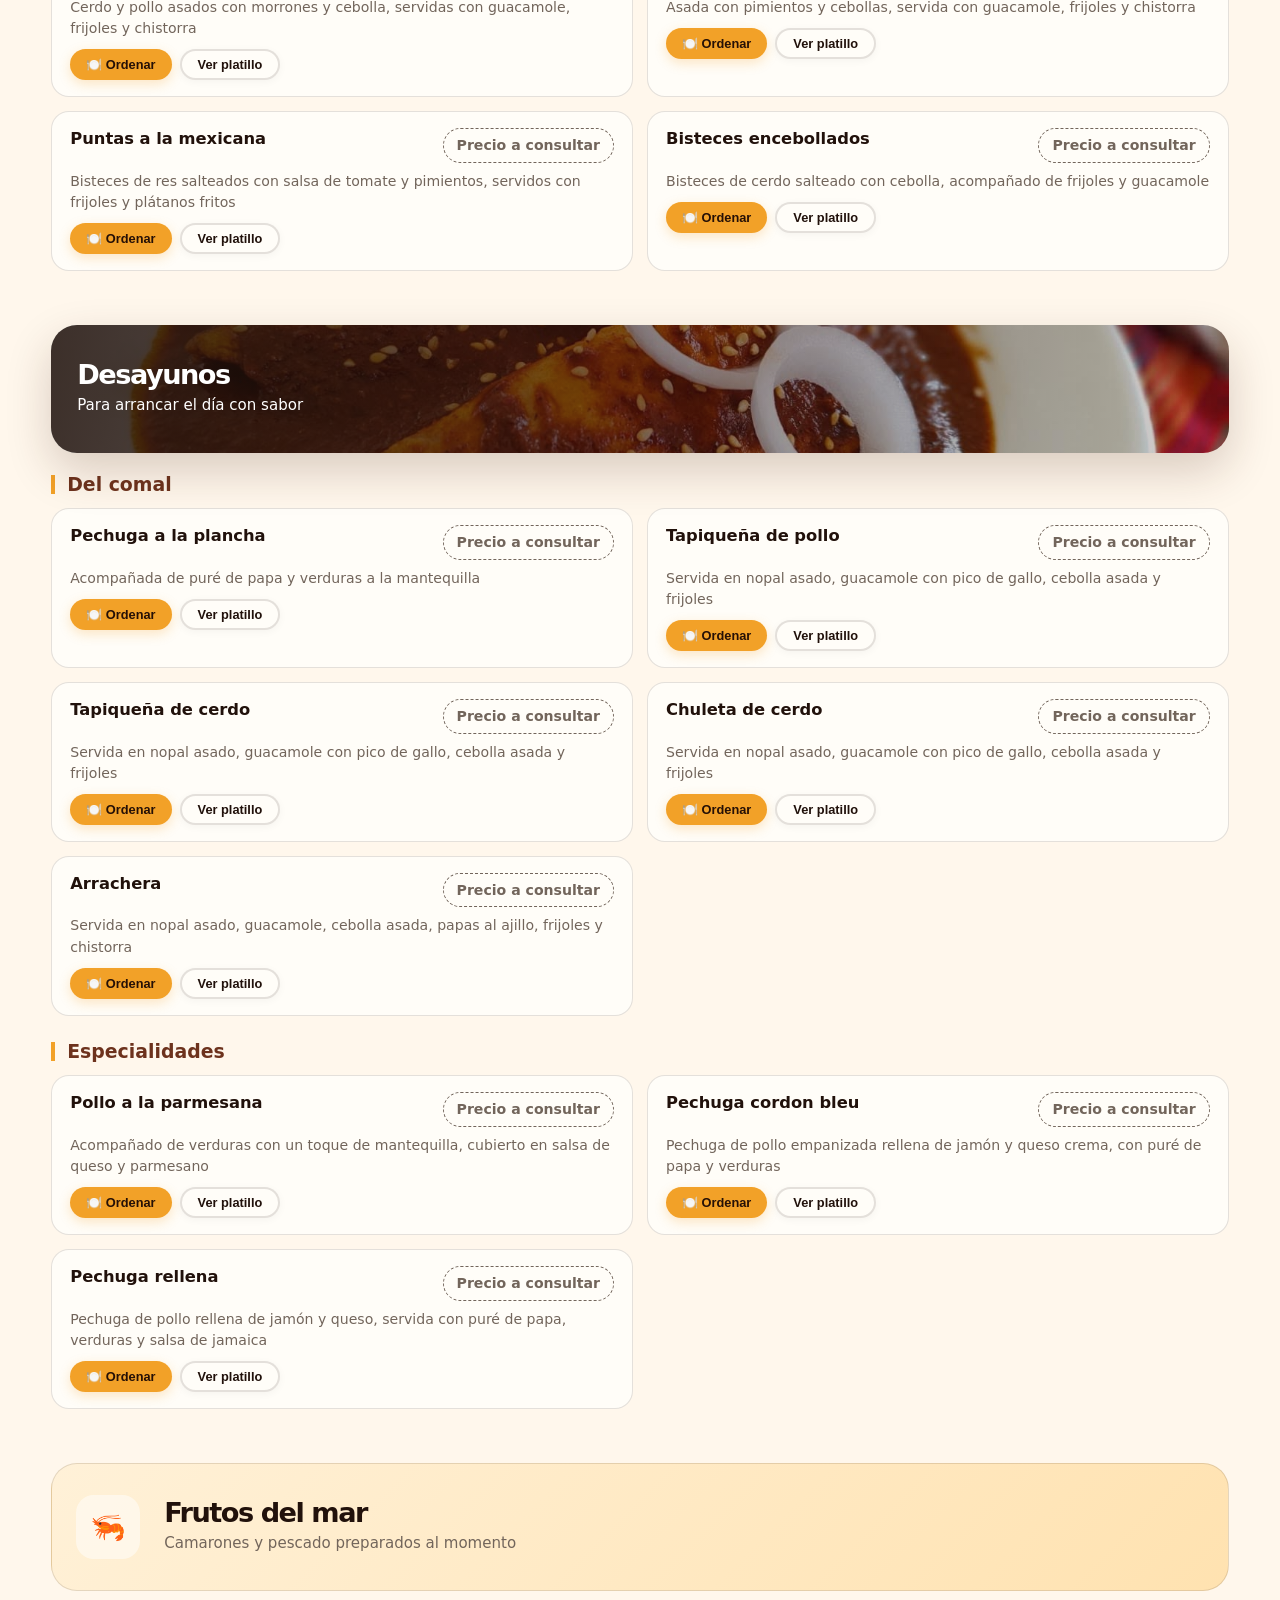
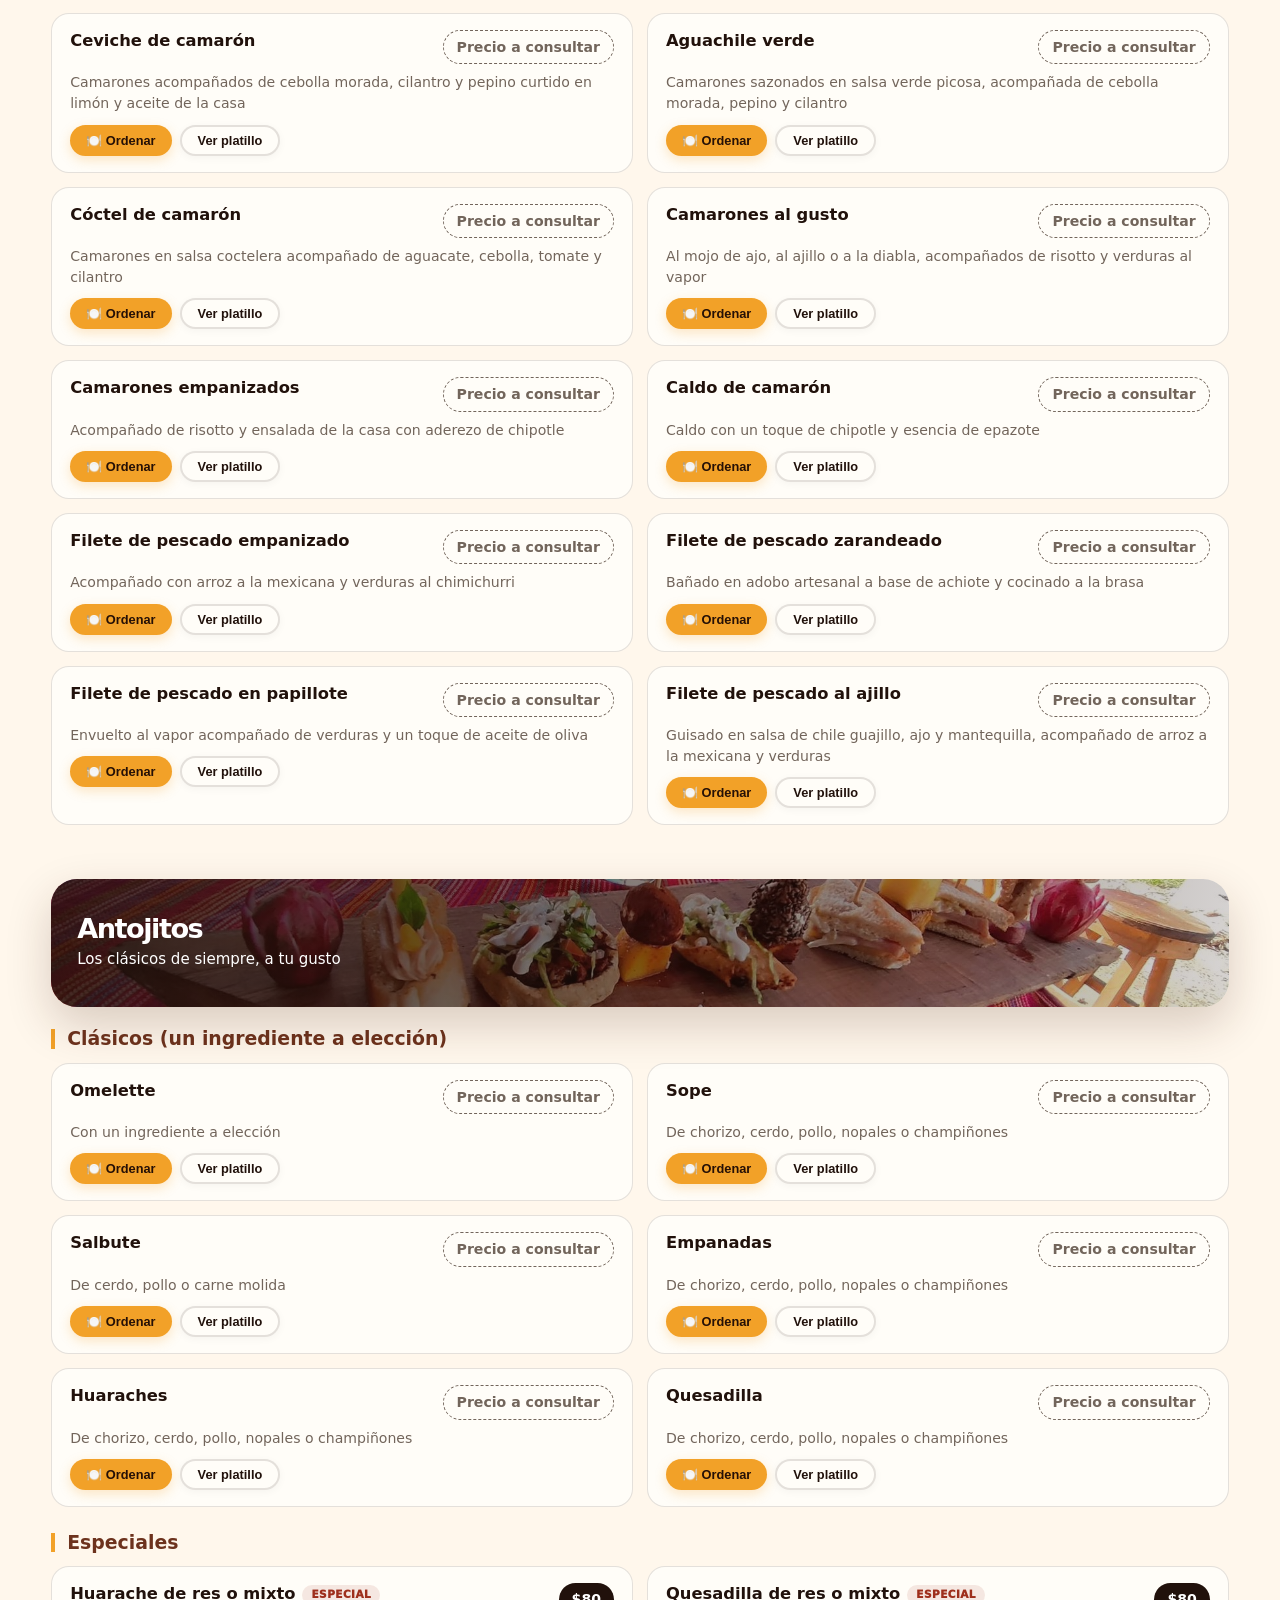
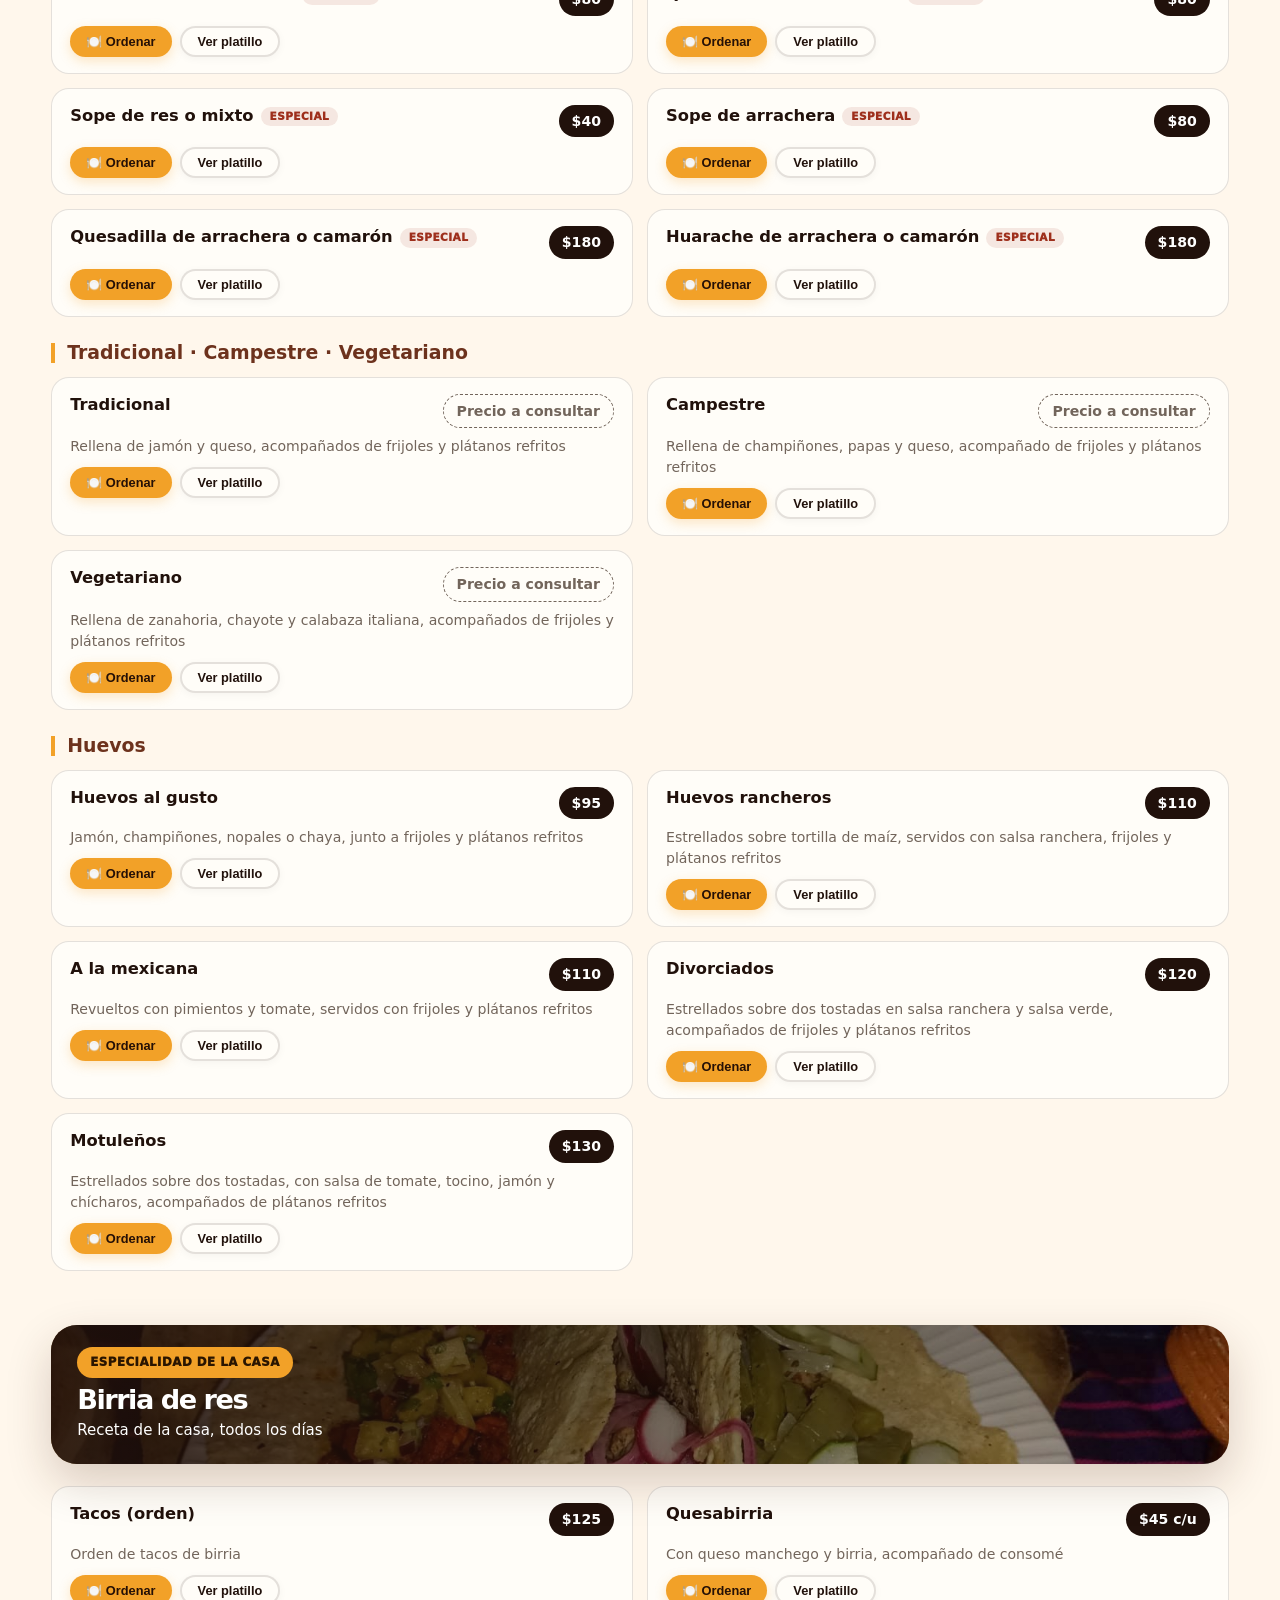
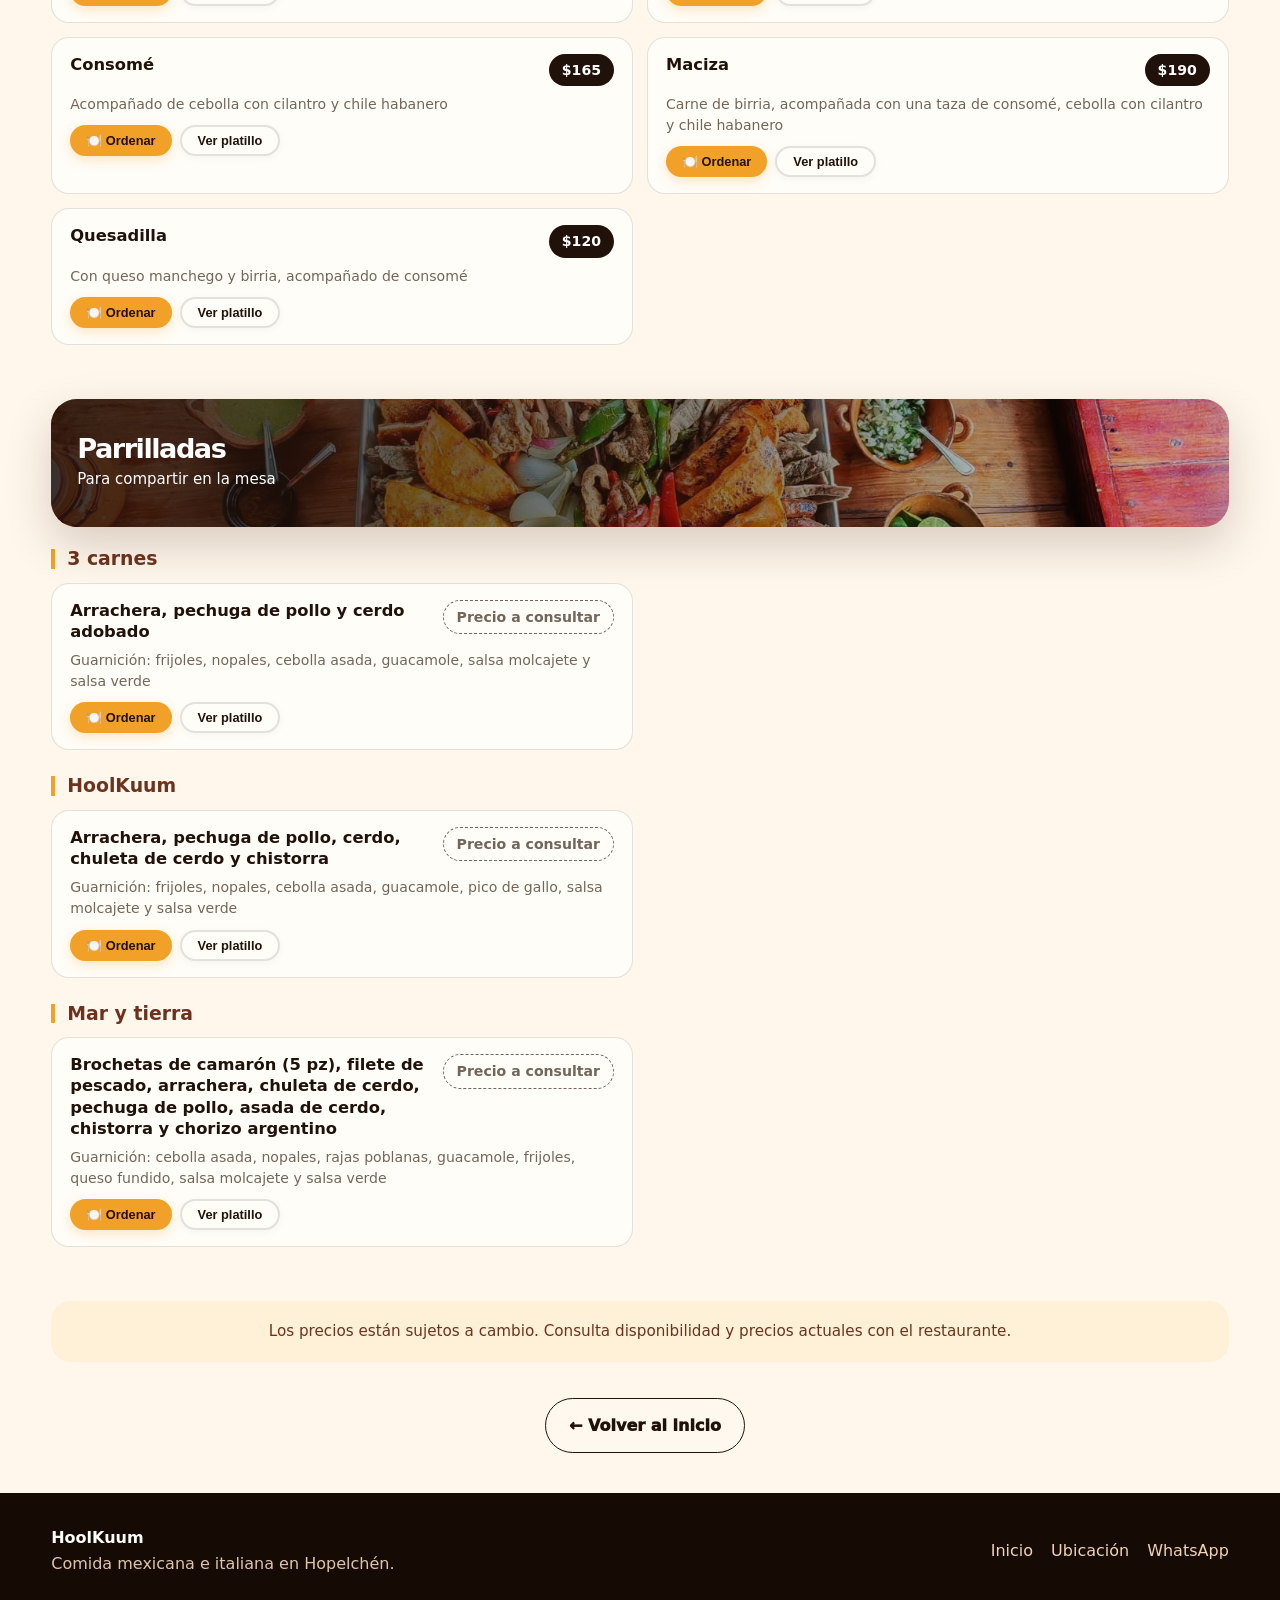
==== commit ed0c6ebe: "Add files via upload" ====
--- a/menu-completo.html
+++ b/menu-completo.html
@@ -3,11 +3,12 @@
 <head>
   <meta charset="UTF-8" />
   <meta name="viewport" content="width=device-width, initial-scale=1.0, maximum-scale=1.0, user-scalable=yes" />
+  <meta name="color-scheme" content="light only" />
   <title>Menú completo – HoolKuum</title>
   <meta name="description" content="Menú completo de HoolKuum en Hopelchén, Campeche. Todos los platillos, entradas, desayunos, mariscos, antojitos, birria y parrilladas." />
   <link rel="stylesheet" href="assets/css/styles.css" />
   <style>
-    /* ===== ESTILOS ADICIONALES PARA CARRITO, MODAL Y CAROUSEL ===== */
+    /* ===== ESTILOS ADICIONALES PARA CARRITO, MODAL, CAROUSEL Y TUTORIAL ===== */
     body {
       -webkit-text-size-adjust: 100%;
     }
@@ -503,7 +504,6 @@
     }
 
     /* ===== MEDIA QUERIES MEJORADAS PARA DPI ALTO ===== */
-    /* Breakpoint ampliado para tablets y móviles con DPI alto */
     @media (max-width: 1024px) {
       .nav-toggle {
         display: block !important;
@@ -596,7 +596,6 @@
         text-align: left;
       }
 
-      /* ===== AJUSTES MODAL DE CANTIDAD ===== */
       .modal-content {
         padding: 20px 16px;
         max-width: 92vw;
@@ -631,9 +630,6 @@
         font-size: 1.1rem;
         margin: 8px 0 12px;
       }
-      .modal-note-section {
-        margin: 8px 0 14px;
-      }
       .modal-note-section textarea {
         padding: 10px 12px;
         font-size: 0.9rem;
@@ -649,7 +645,6 @@
         font-size: 0.95rem;
       }
 
-      /* ===== AJUSTES CAROUSEL ===== */
       .carousel-modal .modal-content {
         padding: 12px;
       }
@@ -664,7 +659,6 @@
         max-height: 60vh;
       }
 
-      /* ===== AJUSTES PARA BOTONES DEL CARRITO ===== */
       .btn-cart-order,
       .btn-cart-clear {
         display: flex !important;
@@ -673,7 +667,6 @@
         opacity: 1 !important;
       }
 
-      /* ===== AJUSTE PARA BOTONES DE PLATILLO ===== */
       .btn-actions {
         flex-direction: column;
         align-items: stretch;
@@ -685,6 +678,183 @@
         padding: 8px 12px;
         font-size: 0.8rem;
       }
+    }
+
+    /* ===== TUTORIAL ===== */
+    .tutorial-overlay {
+      position: fixed;
+      inset: 0;
+      background: rgba(0,0,0,0.6);
+      z-index: 500;
+      display: none;
+      align-items: center;
+      justify-content: center;
+      padding: 20px;
+      backdrop-filter: blur(6px);
+    }
+    .tutorial-overlay.open { display: flex; }
+    .tutorial-card {
+      background: var(--paper);
+      border-radius: 32px;
+      max-width: 480px;
+      width: 100%;
+      padding: 32px 28px;
+      box-shadow: 0 30px 80px rgba(0,0,0,0.3);
+      position: relative;
+      animation: modalFade 0.3s ease;
+      text-align: center;
+    }
+    .tutorial-card .step-indicator {
+      font-size: 0.85rem;
+      color: var(--muted);
+      font-weight: 700;
+      margin-bottom: 12px;
+      letter-spacing: 0.06em;
+    }
+    .tutorial-card h3 {
+      font-size: 1.6rem;
+      margin: 0 0 12px;
+      color: var(--ink);
+    }
+    .tutorial-card p {
+      font-size: 1.05rem;
+      color: var(--muted);
+      line-height: 1.7;
+      margin: 0 0 24px;
+    }
+    .tutorial-card .tutorial-icon {
+      font-size: 3rem;
+      margin-bottom: 8px;
+      display: block;
+    }
+    .tutorial-card .tutorial-actions {
+      display: flex;
+      gap: 12px;
+      justify-content: center;
+      flex-wrap: wrap;
+    }
+    .tutorial-card .tutorial-actions button {
+      padding: 10px 24px;
+      border-radius: 999px;
+      font-weight: 800;
+      border: none;
+      cursor: pointer;
+      transition: all 0.2s;
+      font-size: 0.95rem;
+    }
+    .tutorial-card .btn-skip {
+      background: transparent;
+      color: var(--muted);
+      border: 2px solid var(--line);
+    }
+    .tutorial-card .btn-skip:hover {
+      background: var(--line);
+      color: var(--ink);
+    }
+    .tutorial-card .btn-next {
+      background: var(--orange);
+      color: #251006;
+      box-shadow: 0 8px 24px rgba(242, 161, 40, 0.3);
+    }
+    .tutorial-card .btn-next:hover {
+      background: var(--red2);
+      color: #fff;
+      transform: translateY(-2px);
+    }
+    .tutorial-card .btn-done {
+      background: var(--red2);
+      color: #fff;
+      box-shadow: 0 8px 24px rgba(199, 71, 36, 0.3);
+    }
+    .tutorial-card .btn-done:hover {
+      background: var(--orange);
+      color: #251006;
+      transform: translateY(-2px);
+    }
+
+    /* ===== FORZAR TEMA CLARO (MODO BLANCO) ===== */
+    @media (prefers-color-scheme: dark) {
+      :root {
+        --bg: #fff7ec !important;
+        --paper: #fffdf8 !important;
+        --ink: #21110b !important;
+        --muted: #72655b !important;
+        --line: rgba(33, 17, 11, 0.12) !important;
+      }
+
+      body {
+        background: var(--bg) !important;
+        color: var(--ink) !important;
+      }
+
+      .topbar {
+        background: rgba(33, 17, 11, 0.86) !important;
+      }
+
+      .cart-panel {
+        background: var(--paper) !important;
+      }
+
+      .modal-content {
+        background: var(--paper) !important;
+      }
+
+      .menu-item-card {
+        background: var(--paper) !important;
+      }
+
+      .menu-preview-card {
+        background: #fffaf0 !important;
+      }
+
+      .full-menu {
+        background: var(--bg) !important;
+      }
+
+      .cart-floating-btn {
+        background: var(--orange) !important;
+        color: #251006 !important;
+      }
+      .cart-floating-btn:hover {
+        background: var(--red2) !important;
+        color: #fff !important;
+      }
+    }
+        /* ===== BOTONES FLOTANTES: WhatsApp + Ayuda ===== */
+    .floating-buttons {
+      position: fixed;
+      bottom: 20px;
+      right: 20px;
+      z-index: 160;
+      display: flex;
+      flex-direction: column;
+      gap: 12px;
+      align-items: center;
+    }
+    .floating-buttons .floating-whatsapp {
+      position: static;
+      margin: 0;
+      z-index: auto;
+    }
+    .floating-help {
+      display: flex;
+      align-items: center;
+      justify-content: center;
+      width: 56px;
+      height: 56px;
+      border-radius: 50%;
+      background: var(--orange);
+      color: #251006;
+      font-size: 1.6rem;
+      font-weight: 800;
+      box-shadow: 0 8px 30px rgba(242, 161, 40, 0.4);
+      text-decoration: none;
+      transition: transform 0.2s;
+    }
+    .floating-help:hover {
+      transform: scale(1.05);
+      background: var(--red2);
+      color: #fff;
     }
   </style>
 </head>
@@ -698,9 +868,10 @@
       </a>
       <button class="nav-toggle" id="navToggle" aria-label="Abrir menú" aria-expanded="false">☰</button>
       <nav class="nav-menu" id="navMenu" aria-label="Navegación">
-        <a href="index.html#menu">← Volver  a la Pagina principal</a>
+        <a href="index.html#menu">← Volver a la Pagina principal</a>
         <a href="index.html#ubicacion">Ubicación</a>
         <a class="mini-cta" href="https://wa.me/529982242576?text=Hola%2C%20quiero%20hacer%20un%20pedido%20en%20HoolKuum" target="_blank" rel="noopener">WhatsApp</a>
+
       </nav>
     </div>
   </header>
@@ -709,15 +880,14 @@
     <div class="container full-menu-top">
       <a href="index.html#menu" class="back-link">← Volver a la Pagina principal</a>
       <div class="full-menu-head">
-        <p class="eyebrow dark">Menú completo</p>
+        <p class="eyebrow dark">Menú completo, Con pedidos a domicilio.</p>
         <p class="subhead">Todos los platillos de HoolKuum, en Hopelchén, Campeche.</p>
       </div>
       <div class="full-menu-banner">
         <img src="assets/img/comidas-para-llevar.jpg" alt="Platillos de HoolKuum listos para servir" />
         <div class="full-menu-banner-shade"></div>
         <div class="full-menu-banner-text">
-          <span>Cocina mexicana e italiana</span>
-
+          <span><h3>Cocina mexicana e italiana</h3></span>
         </div>
       </div>
     </div>
@@ -942,8 +1112,11 @@
     </div>
   </footer>
 
-  <!-- Botón flotante de WhatsApp -->
-  <a class="floating-whatsapp" href="https://wa.me/529982242576?text=Hola%2C%20quiero%20hacer%20un%20pedido%20en%20HoolKuum" target="_blank" rel="noopener" aria-label="WhatsApp">💬</a>
+  <!-- Botones flotantes: WhatsApp y Ayuda -->
+  <div class="floating-buttons">
+    <a class="floating-whatsapp" href="https://wa.me/529982242576?text=Hola%2C%20quiero%20hacer%20un%20pedido%20en%20HoolKuum" target="_blank" rel="noopener" aria-label="WhatsApp">💬</a>
+    <a href="#" id="tutorialTrigger" class="floating-help" aria-label="Ayuda">🎓</a>
+  </div>
 
   <!-- Lightbox -->
   <div class="lightbox" id="lightbox" aria-hidden="true">
@@ -1023,6 +1196,20 @@
     </div>
   </div>
 
+  <!-- ===== TUTORIAL ===== -->
+  <div class="tutorial-overlay" id="tutorialOverlay">
+    <div class="tutorial-card">
+      <div class="step-indicator" id="tutorialStepIndicator">Paso 1 de 4</div>
+      <span class="tutorial-icon" id="tutorialIcon">👆</span>
+      <h3 id="tutorialTitle">¡Bienvenido!</h3>
+      <p id="tutorialText">Aquí te explicamos cómo hacer tu pedido fácilmente.</p>
+      <div class="tutorial-actions">
+        <button class="btn-skip" id="tutorialSkip">Saltar</button>
+        <button class="btn-next" id="tutorialNext">Siguiente →</button>
+      </div>
+    </div>
+  </div>
+
   <script src="assets/js/main.js"></script>
   <script>
     // ============================================================
@@ -1071,11 +1258,45 @@
       const carouselNext = document.getElementById('carouselNext');
       const carouselIndicator = document.getElementById('carouselIndicator');
 
+      // Tutorial
+      const tutorialOverlay = document.getElementById('tutorialOverlay');
+      const tutorialStepIndicator = document.getElementById('tutorialStepIndicator');
+      const tutorialIcon = document.getElementById('tutorialIcon');
+      const tutorialTitle = document.getElementById('tutorialTitle');
+      const tutorialText = document.getElementById('tutorialText');
+      const tutorialSkip = document.getElementById('tutorialSkip');
+      const tutorialNext = document.getElementById('tutorialNext');
+      const tutorialTrigger = document.getElementById('tutorialTrigger');
+
       // ---------- VARIABLES PARA EL MODAL ----------
       let modalItemData = null;
       // Variables para carousel
       let currentImages = [];
       let currentImageIndex = 0;
+      // Tutorial
+      let tutorialStep = 0;
+      const TUTORIAL_STEPS = [
+        {
+          icon: '👆',
+          title: 'Paso 1: Elige un platillo',
+          text: 'Busca tu platillo favorito y haz clic en el botón 🍽️ Ordenar que aparece en cada tarjeta.'
+        },
+        {
+          icon: '📝',
+          title: 'Paso 2: Personaliza tu pedido',
+          text: 'Selecciona la cantidad que deseas y escribe una nota (opcional). Luego presiona "Agregar al carrito".'
+        },
+        {
+          icon: '🛒',
+          title: 'Paso 3: Revisa tu carrito',
+          text: 'Haz clic en el botón "Ver pedido" (abajo-centro) para revisar tu selección. Puedes eliminar platios si lo deseas pulsando la X.'
+        },
+        {
+          icon: '📲',
+          title: 'Paso 4: Envía tu pedido',
+          text: 'Cuando estés listo, presiona "📲 Hacer pedido por WhatsApp". ¡Tu pedido se enviará automáticamente!'
+        }
+      ];
 
       // ---------- FUNCIONES DE CARRITO ----------
       function loadCart() {
@@ -1225,7 +1446,7 @@
       qty: qty,
       unit: getUnitLabel(item),
       price: isConsult ? '_Precio a consultar_' : `*$${((item.unitPrice || 0) * qty)}*`,
-      note: item.note && item.note.trim() ? item.note.trim() : null // 🔹 guardamos solo el texto
+      note: item.note && item.note.trim() ? item.note.trim() : null
     };
 
     if (isConsult) {
@@ -1242,7 +1463,6 @@
   function formatItem(item) {
     const unidadTexto = item.unit ? ` ${item.unit}` : '';
     const cantidadTexto = `– Cantidad: ${item.qty}${unidadTexto} –`;
-    // 🔹 Nota con formato de cita (>, negrita y cursiva)
     const noteLine = item.note ? `> *Nota:* _${item.note}_` : '';
     return `─────────────────────\n*${item.name}* ${cantidadTexto} ${item.price}\n${noteLine}`.trim();
   }
@@ -1291,7 +1511,6 @@
       function openCart() {
         cartPanel.classList.add('open');
         cartOverlay.classList.add('open');
-        // Si el menú hamburguesa está abierto, lo cerramos
         if (navMenu.classList.contains('open')) {
           navMenu.classList.remove('open');
           navToggle.setAttribute('aria-expanded', 'false');
@@ -1362,7 +1581,6 @@
         carouselTitle.textContent = title;
         updateCarousel();
         carouselModal.classList.add('open');
-        // Ocultar botones si solo hay una imagen
         if (images.length <= 1) {
           carouselPrev.style.display = 'none';
           carouselNext.style.display = 'none';
@@ -1395,6 +1613,44 @@
         if (currentImages.length <= 1) return;
         currentImageIndex = (currentImageIndex + 1) % currentImages.length;
         updateCarousel();
+      }
+
+      // ---------- TUTORIAL ----------
+      function showTutorial() {
+        tutorialStep = 0;
+        updateTutorialStep();
+        tutorialOverlay.classList.add('open');
+      }
+
+      function hideTutorial() {
+        tutorialOverlay.classList.remove('open');
+        // Guardar que ya se mostró
+        localStorage.setItem('hoolkuum_tutorial', 'done');
+      }
+
+      function updateTutorialStep() {
+        const step = TUTORIAL_STEPS[tutorialStep];
+        tutorialStepIndicator.textContent = `Paso ${tutorialStep + 1} de ${TUTORIAL_STEPS.length}`;
+        tutorialIcon.textContent = step.icon;
+        tutorialTitle.textContent = step.title;
+        tutorialText.textContent = step.text;
+        // Cambiar texto del botón Siguiente en el último paso
+        if (tutorialStep === TUTORIAL_STEPS.length - 1) {
+          tutorialNext.textContent = '✅ Entendido';
+          tutorialNext.className = 'btn-done';
+        } else {
+          tutorialNext.textContent = 'Siguiente →';
+          tutorialNext.className = 'btn-next';
+        }
+      }
+
+      function nextTutorialStep() {
+        if (tutorialStep < TUTORIAL_STEPS.length - 1) {
+          tutorialStep++;
+          updateTutorialStep();
+        } else {
+          hideTutorial();
+        }
       }
 
       // ---------- EVENTOS ----------
@@ -1453,14 +1709,12 @@
       carouselClose.addEventListener('click', closeCarousel);
       carouselPrev.addEventListener('click', prevImage);
       carouselNext.addEventListener('click', nextImage);
-      // Cerrar carousel con clic en overlay
       carouselModal.addEventListener('click', function(e) {
         if (e.target === carouselModal) {
           closeCarousel();
         }
       });
 
-      // Teclas: Escape cierra carousel, flechas navegan
       document.addEventListener('keydown', function(e) {
         if (e.key === 'Escape') {
           if (carouselModal.classList.contains('open')) {
@@ -1469,6 +1723,8 @@
             closeModal();
           } else if (cartPanel.classList.contains('open')) {
             closeCart();
+          } else if (tutorialOverlay.classList.contains('open')) {
+            hideTutorial();
           }
         }
         if (e.key === 'ArrowLeft' && carouselModal.classList.contains('open')) {
@@ -1511,12 +1767,9 @@
             if (match) unitPrice = parseFloat(match[0]);
           }
 
-          // Generar imágenes para carousel (usamos picsum con el nombre como semilla)
           const seed = name.replace(/[^a-zA-Z0-9]/g, '');
-          // Por ahora una sola imagen, pero dejamos la posibilidad de varias separadas por coma
           const imageUrls = [`https://picsum.photos/seed/${seed}/600/400`];
 
-          // Crear contenedor de botones
           const actionsDiv = document.createElement('div');
           actionsDiv.className = 'btn-actions';
 
@@ -1546,7 +1799,7 @@
             }, 800);
           });
 
-          // Botón "Ver platillo" (corregido, sin espacio extra)
+          // Botón "Ver platillo"
           const btnView = document.createElement('button');
           btnView.className = 'btn-view';
           btnView.textContent = ' Ver platillo';
@@ -1580,11 +1833,32 @@
       loadCart();
       injectButtons();
 
+      // Tutorial
+      const tutorialShown = localStorage.getItem('hoolkuum_tutorial');
+      if (!tutorialShown) {
+        // Mostrar después de un pequeño retraso para que la página cargue
+        setTimeout(showTutorial, 500);
+      }
+
+      // Botón para abrir el tutorial manualmente
+      tutorialTrigger.addEventListener('click', function(e) {
+        e.preventDefault();
+        if (tutorialOverlay.classList.contains('open')) {
+          hideTutorial();
+        } else {
+          showTutorial();
+        }
+      });
+
+      // Eventos tutorial
+      tutorialSkip.addEventListener('click', hideTutorial);
+      tutorialNext.addEventListener('click', nextTutorialStep);
+
       modalQtyInput.addEventListener('click', function(e) {
         e.stopPropagation();
       });
 
-      console.log('🚀 Carrito HoolKuum con carousel activo.');
+      console.log('🚀 Carrito HoolKuum con carousel y tutorial activo.');
     })();
   </script>
 </body>
--- a/assets/css/styles.css
+++ b/assets/css/styles.css
@@ -153,7 +153,7 @@
     letter-spacing: .16em;
     font-size: .78rem;
     font-weight: 950;
-    color: #ffd18b; /* color claro para hero */
+    color: #ffd18b;
 }
 .eyebrow.dark {
     display: inline-block;
@@ -1116,4 +1116,53 @@
         margin:16px 0 16px 18px;
         font-size:1.5rem
     }
+}
+
+/* ===== FORZAR TEMA CLARO (MODO BLANCO) ===== */
+@media (prefers-color-scheme: dark) {
+  :root {
+    --bg: #fff7ec !important;
+    --paper: #fffdf8 !important;
+    --ink: #21110b !important;
+    --muted: #72655b !important;
+    --line: rgba(33, 17, 11, 0.12) !important;
+  }
+
+  body {
+    background: var(--bg) !important;
+    color: var(--ink) !important;
+  }
+
+  .topbar {
+    background: rgba(33, 17, 11, 0.86) !important;
+  }
+
+  .cart-panel {
+    background: var(--paper) !important;
+  }
+
+  .modal-content {
+    background: var(--paper) !important;
+  }
+
+  .menu-item-card {
+    background: var(--paper) !important;
+  }
+
+  .menu-preview-card {
+    background: #fffaf0 !important;
+  }
+
+  .full-menu {
+    background: var(--bg) !important;
+  }
+
+  .cart-floating-btn {
+    background: var(--orange) !important;
+    color: #251006 !important;
+  }
+  .cart-floating-btn:hover {
+    background: var(--red2) !important;
+    color: #fff !important;
+  }
 }
